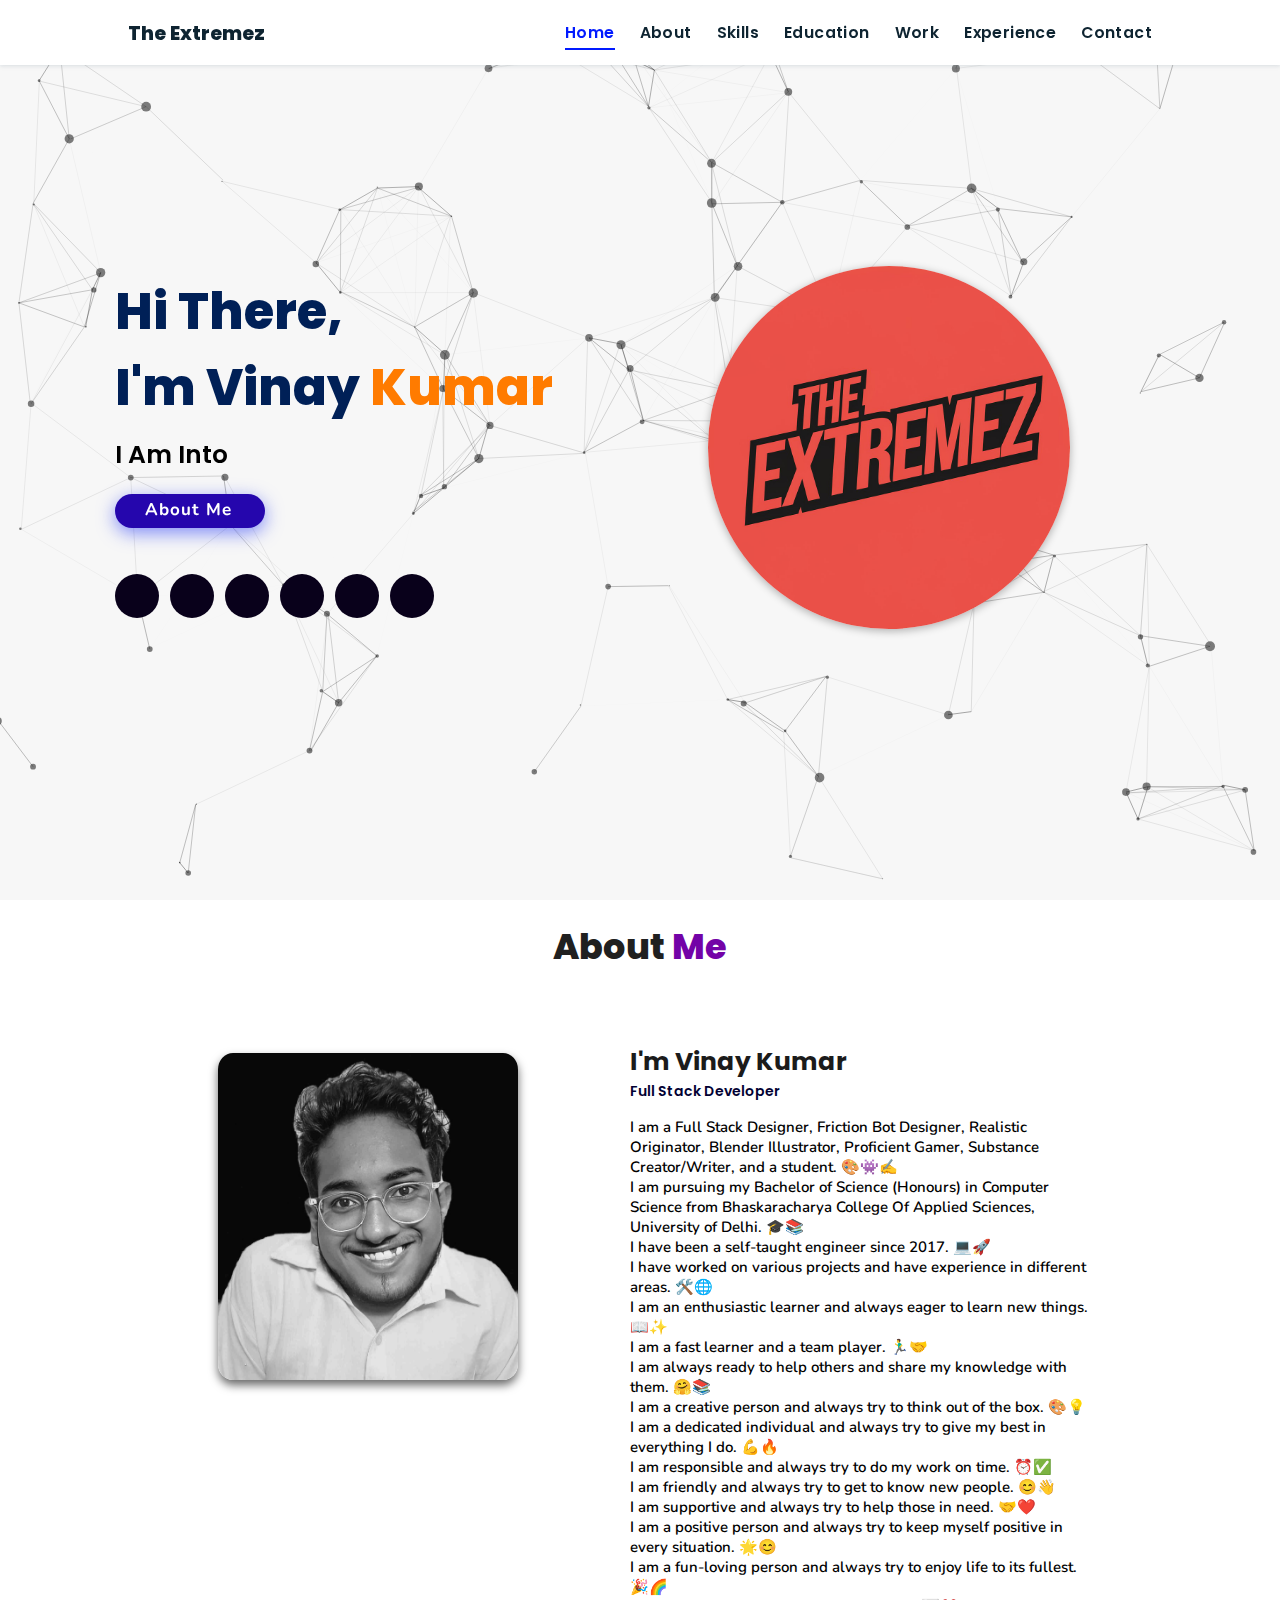
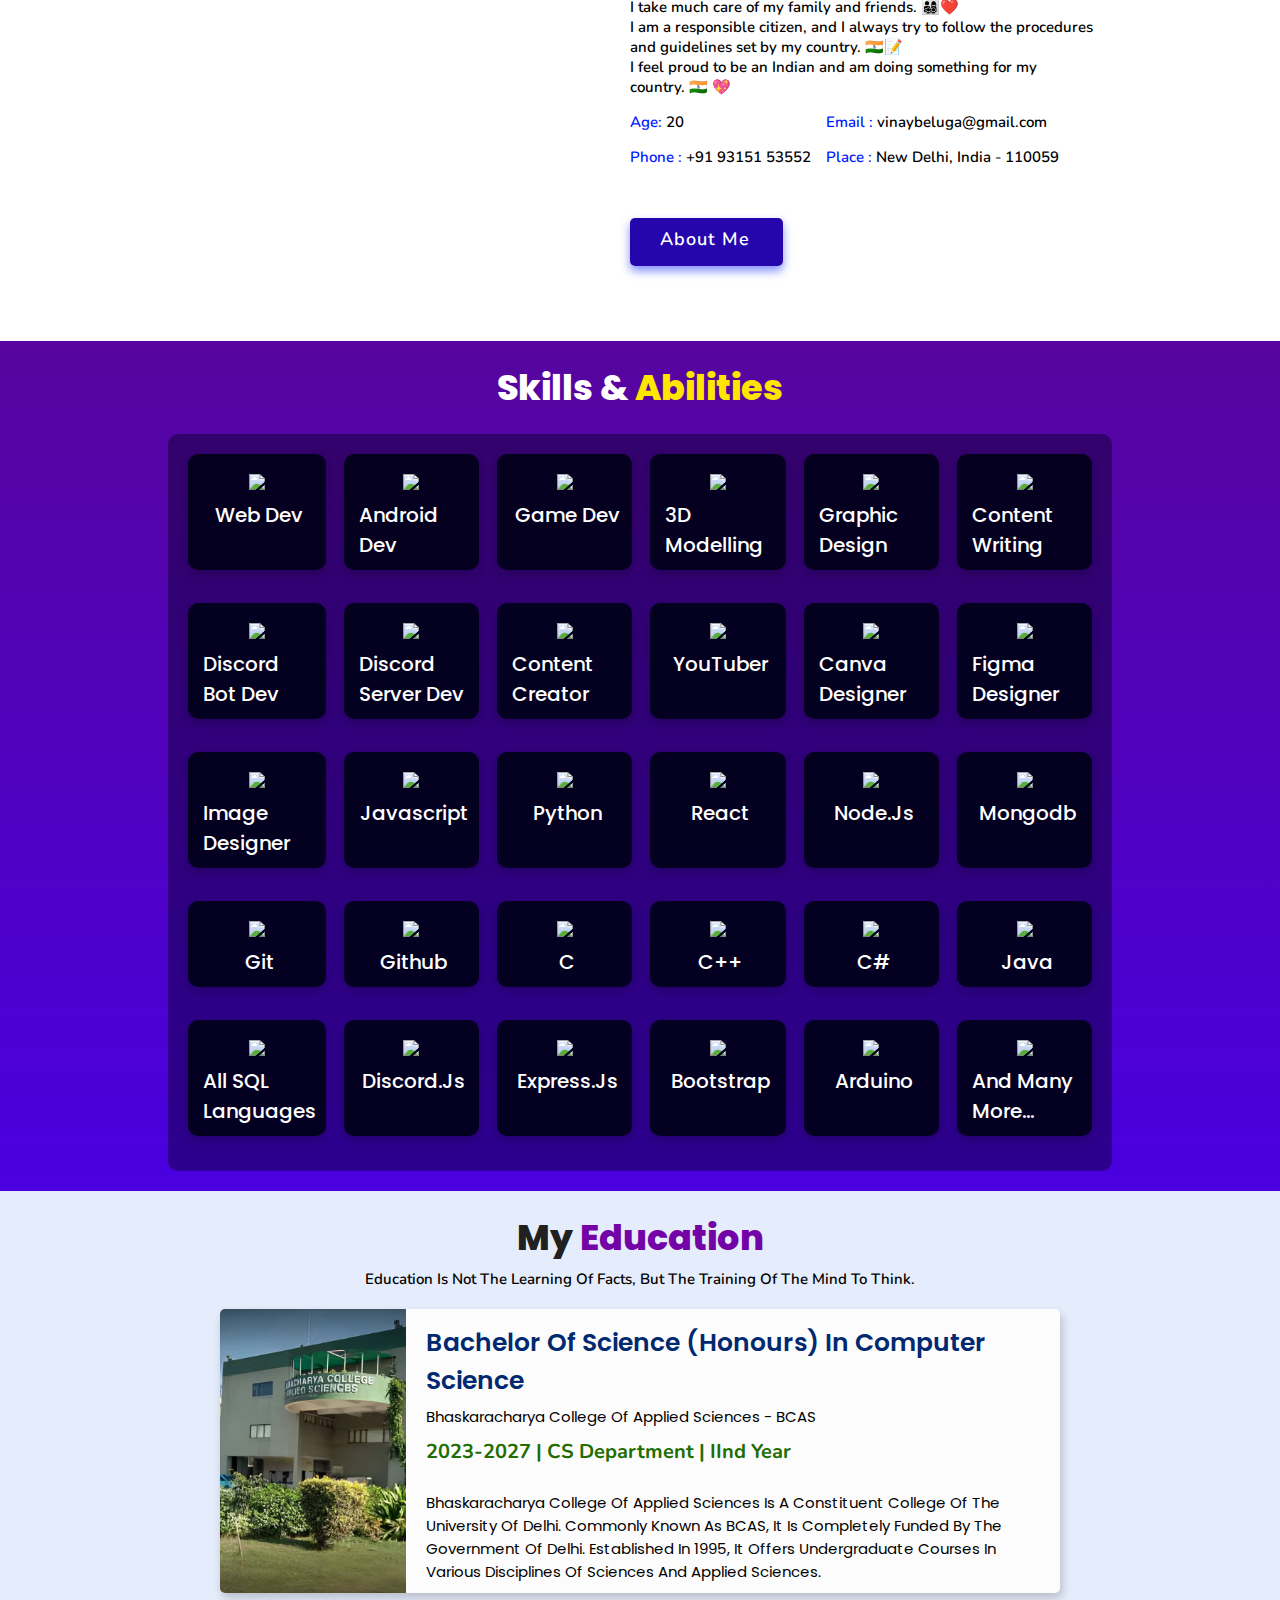
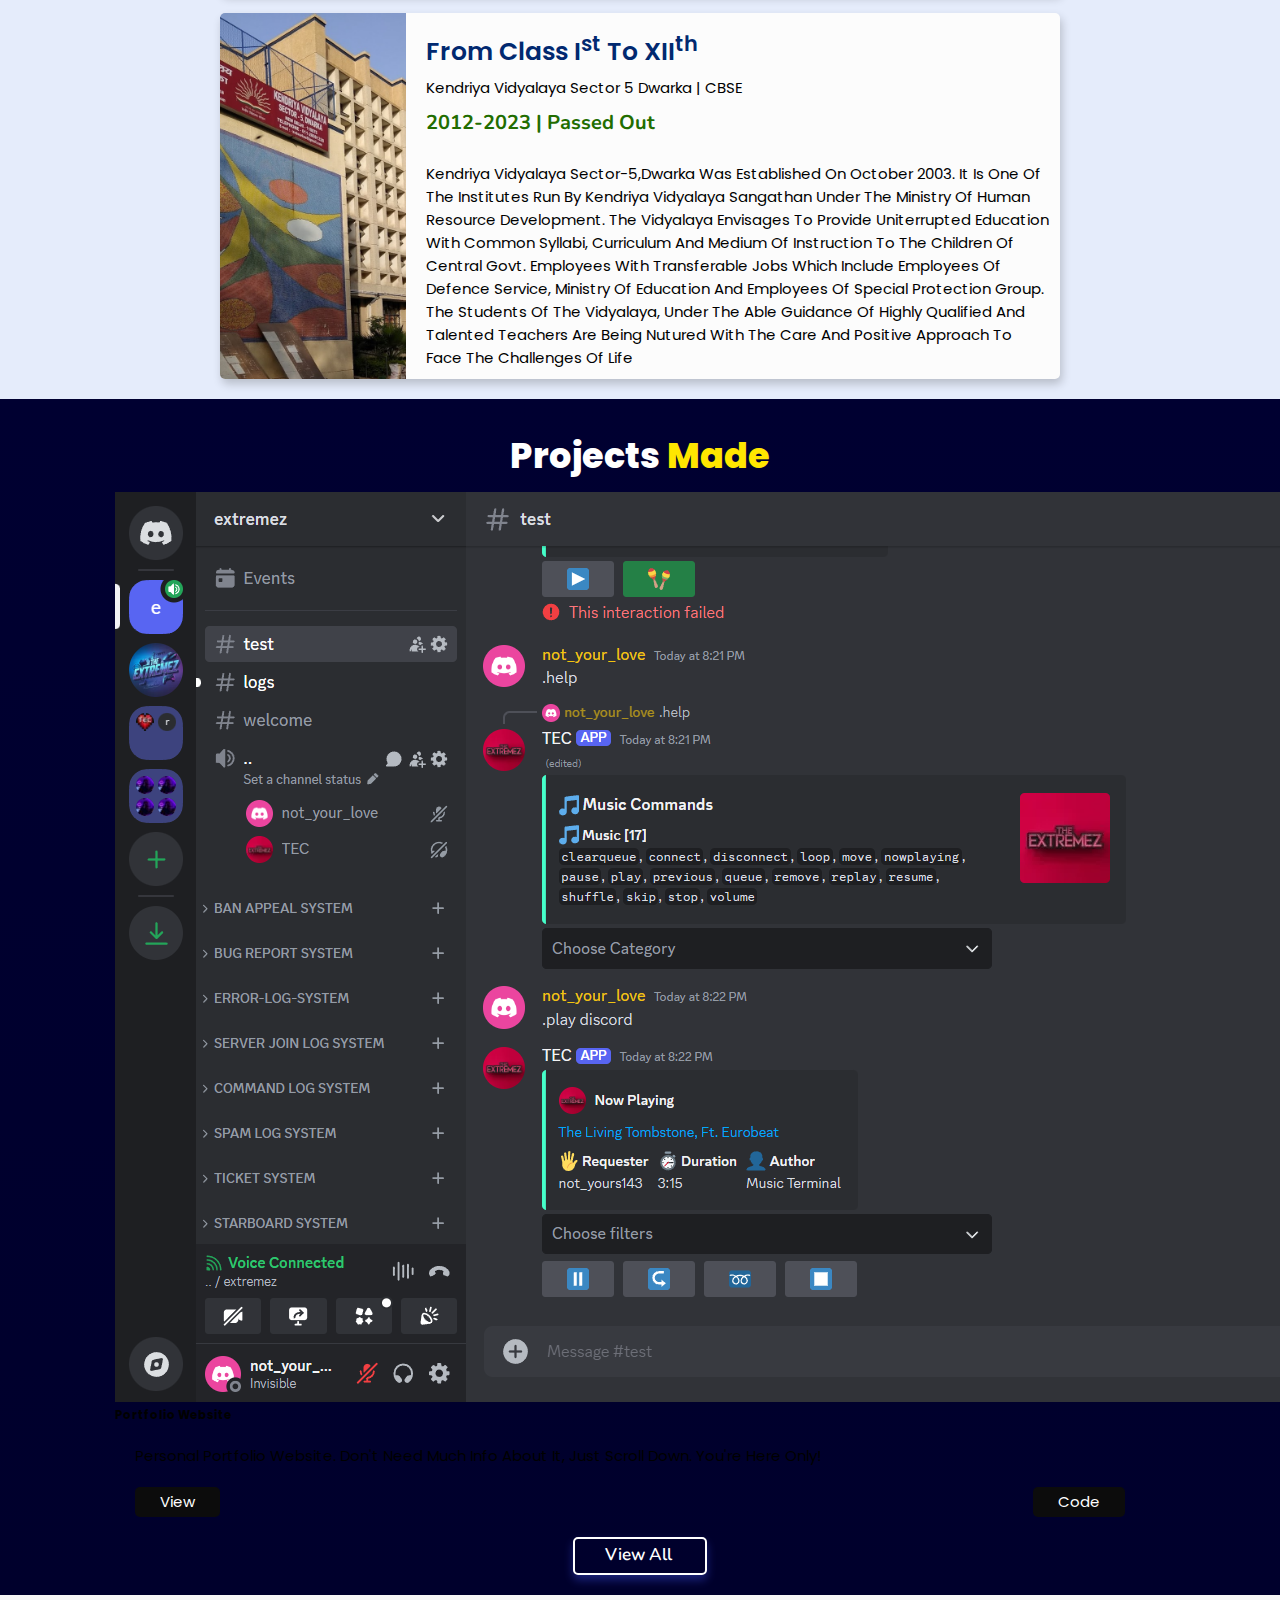
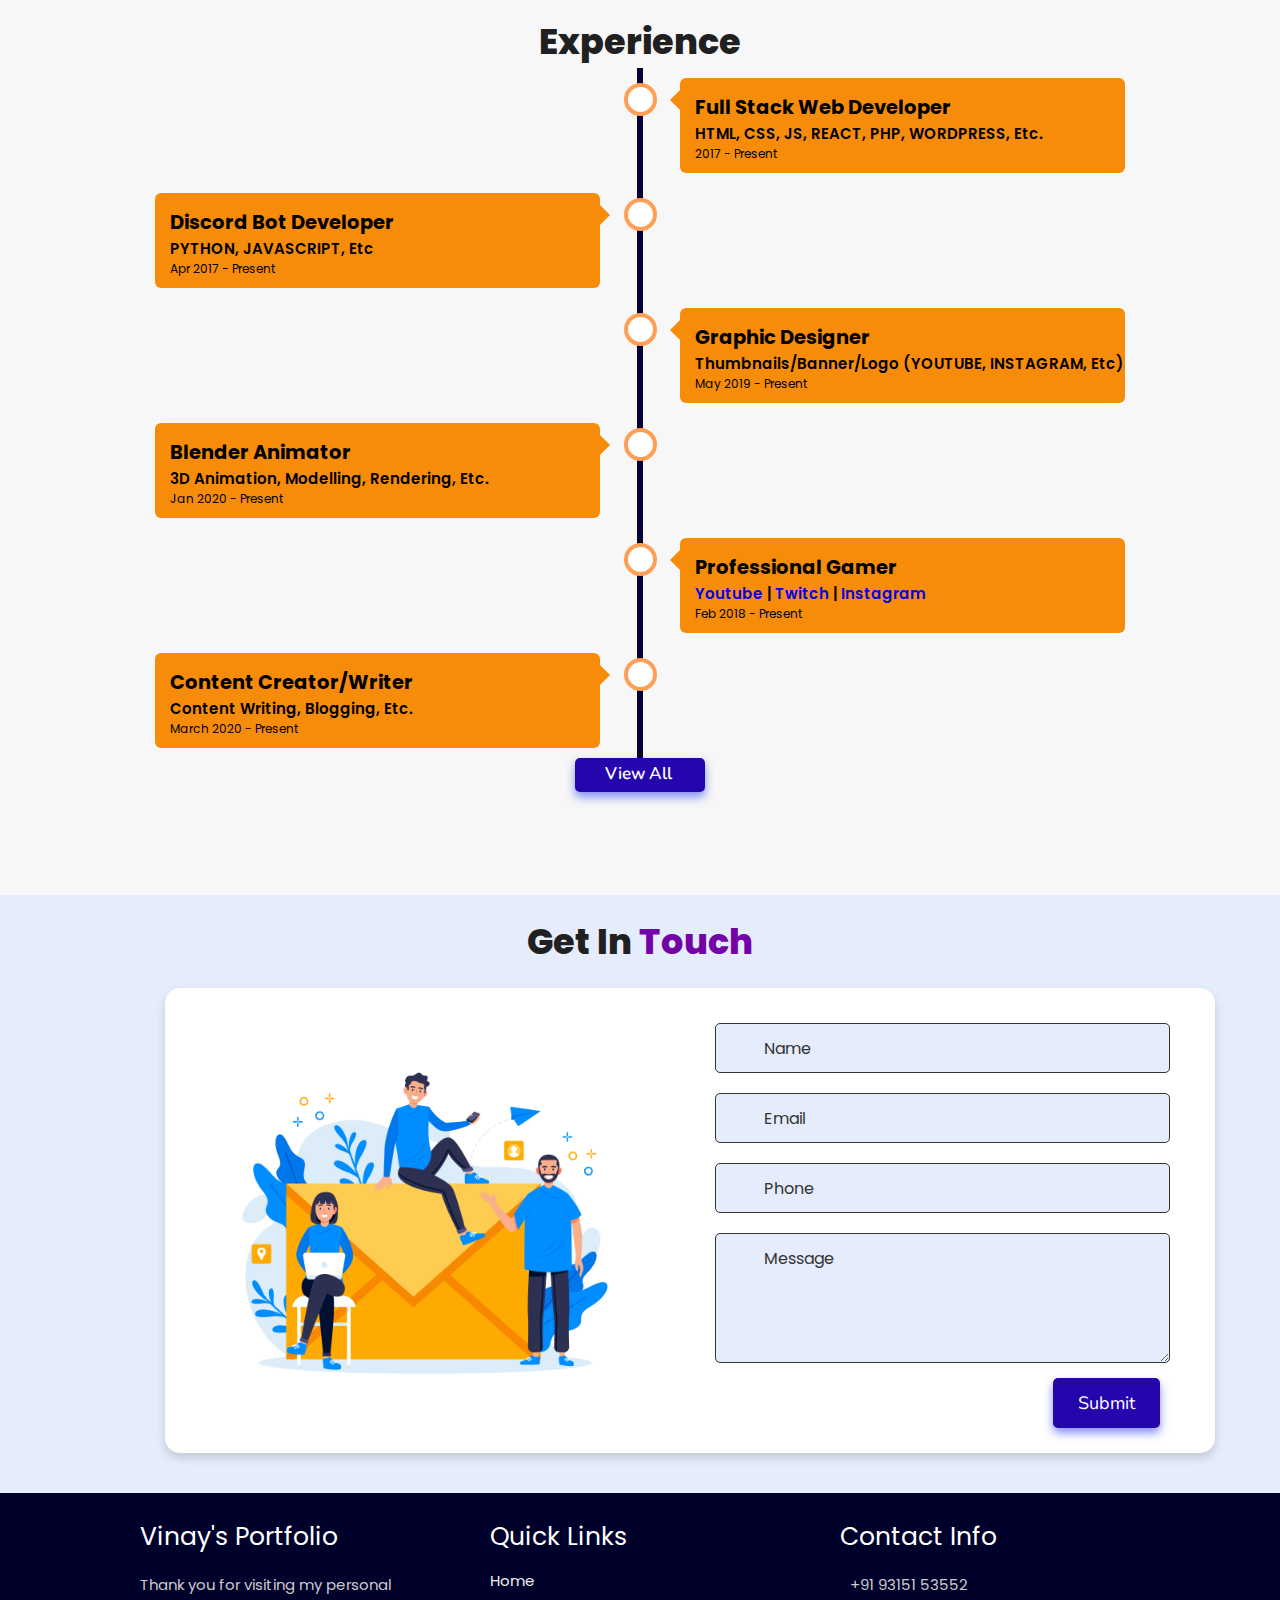
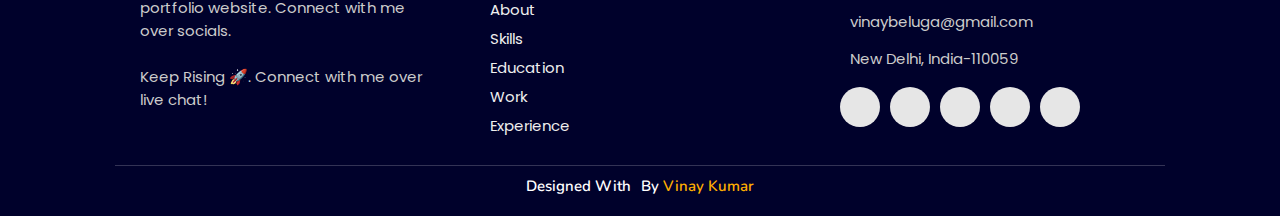
==== index.html @ 4ecb4058 "updated files" ====
<!DOCTYPE html>
<html lang="en">

<head>
  <meta charset="UTF-8">
  <meta http-equiv="X-UA-Compatible" content="IE=edge">
  <meta name="viewport" content="width=device-width, initial-scale=1.0">
  <meta name="keywords"
    content="Vinay Kumar sable, portfolio, Vinay Kumar, full stack dev, personal portfolio lifecodes, portfolio design, portfolio website, personal portfolio" />
  <meta name="description"
    content="Welcome to Vinay Kumar's Portfolio. Full-Stack Web Developer and Android App Developer" />
  <!-- Custom CSS -->
  <link rel="stylesheet" href="./assets/css/style.css">
  <!-- Font Awesome -->
  <link rel="stylesheet" href="https://cdnjs.cloudflare.com/ajax/libs/font-awesome/5.15.3/css/all.min.css"
    integrity="sha512-iBBXm8fW90+nuLcSKlbmrPcLa0OT92xO1BIsZ+ywDWZCvqsWgccV3gFoRBv0z+8dLJgyAHIhR35VZc2oM/gI1w=="
    crossorigin="anonymous" referrerpolicy="no-referrer" />
  <!-- Favicon -->
  <link id='favicon' rel="shortcut icon" href="./assets/images/favicon.png" type="image/x-png">
  <title>Vinay Kumar</title>
</head>

<body oncontextmenu="return false">

  <!-- pre loader -->
  <!-- <div class="loader-container">
  <img draggable="false" src="./assets/images/preloader.gif" alt="">
</div> -->

  <!-- navbar starts -->
  <header>
    <a href="/" class="logo"><i class="fab fa-discord"></i> The Extremez</a>

    <div id="menu" class="fas fa-bars"></div>
    <nav class="navbar">
      <ul>
        <li><a class="active" href="#home">Home</a></li>
        <li><a href="#about">About</a></li>
        <li><a href="#skills">Skills</a></li>
        <li><a href="#education">Education</a></li>
        <li><a href="#work">Work</a></li>
        <li><a href="#experience">Experience</a></li>
        <li><a href="#contact">Contact</a></li>
      </ul>
    </nav>
  </header>
  <!-- navbar ends -->


  <!-- hero section starts -->
  <section class="home" id="home">
    <div id="particles-js"></div>

    <div class="content">
      <h2>Hi There,<br /> I'm Vinay <span>Kumar</span></h2>
      <p>i am into <span class="typing-text"></span></p>
      <a href="#about" class="btn"><span>About Me</span>
        <i class="fas fa-arrow-circle-down"></i>
      </a>
      <div class="socials">
        <ul class="social-icons">
          <li><a class="linkedin" aria-label="LinkedIn" href="https://www.linkedin.com/in/the-extremez/"
              target="_blank"><i class="fab fa-linkedin"></i></a></li>
          <li><a class="github" aria-label="GitHub" href="https://github.com/Extremez-Surya" target="_blank"><i
                class="fab fa-github"></i></a></li>
          <li><a class="twitter" aria-label="Twitter" href="https://x.com/TheExtremez2" target="_blank"><i
                class="fab fa-twitter"></i></a></li>
          <li><a class="telegram" aria-label="Telegram"
              href="https://www.youtube.com/@theextremez2.0?sub_confirmation=1" target="_blank"><i
                class="fab fa-youtube"></i></a></li>
          <li><a class="instagram" aria-label="Instagram" href="https://www.instagram.com/vinni_ily_143/"><i
                class="fab fa-instagram" target="_blank"></i></a></li>
          <li><a class="dev" aria-label="Dev" href="#" target="_blank"><i class="fab fa-dev"></i></a></li>
        </ul>
      </div>
    </div>
    <div class="image">
      <img draggable="false" class="tilt" src="./assets/images/hero.png" alt="">
    </div>
  </section>
  <!-- hero section ends -->


  <!-- about section starts -->
  <section class="about" id="about">
    <h2 class="heading"><i class="fas fa-user-alt"></i> About <span>Me</span></h2>

    <div class="row">

      <div class="image">
        <img draggable="false" class="tilt" src="./assets/images/photovinay.jpg" alt="">
      </div>
      <div class="content">
        <h3>I'm Vinay Kumar</h3>
        <span class="tag">Full Stack Developer</span>

        <p>
          I am a Full Stack Designer, Friction Bot Designer, Realistic Originator, Blender Illustrator, Proficient
          Gamer, Substance Creator/Writer, and a student. 🎨👾✍️<br>
          I am pursuing my Bachelor of Science (Honours) in Computer Science from Bhaskaracharya College Of Applied
          Sciences, University of Delhi. 🎓📚<br>
          I have been a self-taught engineer since 2017. 💻🚀<br>
          I have worked on various projects and have experience in different areas. 🛠️🌐<br>
          I am an enthusiastic learner and always eager to learn new things. 📖✨<br>
          I am a fast learner and a team player. 🏃‍♂️🤝<br>
          I am always ready to help others and share my knowledge with them. 🤗📚<br>
          I am a creative person and always try to think out of the box. 🎨💡<br>
          I am a dedicated individual and always try to give my best in everything I do. 💪🔥<br>
          I am responsible and always try to do my work on time. ⏰✅<br>
          I am friendly and always try to get to know new people. 😊👋<br>
          I am supportive and always try to help those in need. 🤝❤️<br>
          I am a positive person and always try to keep myself positive in every situation. 🌟😊<br>
          I am a fun-loving person and always try to enjoy life to its fullest. 🎉🌈<br>
          I take much care of my family and friends. 👨‍👩‍👧‍👦❤️<br>
          I am a responsible citizen, and I always try to follow the procedures and guidelines set by my country.
          🇮🇳📝<br>
          I feel proud to be an Indian and am doing something for my country. 🇮🇳 💖

        <div class="box-container">
          <div class="box">
            <p><span> age: </span> 20</p>
            <p><span> phone : </span> +91 93151 53552</p>
          </div>
          <div class="box">
            <p><span> email : </span> vinaybeluga@gmail.com</p>
            <p><span> place : </span> New Delhi, India - 110059</p>
          </div>
        </div>

        <div class="resumebtn">
          <a href="#about" target="_blank" class="btn"><span>About me</span>
            <i class="fas fa-chevron-right"></i>
          </a>
        </div>

      </div>
    </div>
  </section>
  <!-- about section ends -->

  <!-- skills section starts -->
  <section class="skills" id="skills">

    <h2 class="heading"><i class="fas fa-laptop-code"></i> Skills & <span>Abilities</span></h2>

    <div class="container">
      <div class="row" id="">
        <!-- skillsContainer -->

        <div class="bar">
          <div class="info">
            <img src="https://img.icons8.com/color/48/000000/web-design.png" / draggable="false">
            <span>Web Dev</span>
          </div>
        </div>

        <div class="bar">
          <div class="info">
            <img src="https://img.icons8.com/color/48/000000/android-os.png" / draggable="false">
            <span>Android Dev</span>
          </div>
        </div>

        <div class="bar">
          <div class="info">
            <img src="https://img.icons8.com/color/48/000000/controller.png" / draggable="false">
            <span>Game Dev</span>
          </div>
        </div>

        <div class="bar">
          <div class="info">
            <img src="https://img.icons8.com/color/48/000000/blender-3d.png" / draggable="false">
            <span>3D Modelling</span>
          </div>
        </div>

        <div class="bar">
          <div class="info">
            <img src="https://img.icons8.com/color/48/000000/edit.png" / draggable="false">
            <span>Graphic Design</span>
          </div>
        </div>

        <div class="bar">
          <div class="info">
            <img src="https://img.icons8.com/color/48/000000/pen.png" / draggable="false">
            <span>Content Writing</span>
          </div>
        </div>

        <div class="bar">
          <div class="info">
            <img src="https://img.icons8.com/color/48/000000/discord-bot.png" / draggable="false">
            <span>Discord Bot Dev</span>
          </div>
        </div>

        <div class="bar">
          <div class="info">
            <img src="https://img.icons8.com/color/48/000000/server.png" / draggable="false">
            <span>Discord Server Dev</span>
          </div>
        </div>

        <div class="bar">
          <div class="info">
            <img src="https://img.icons8.com/color/48/000000/content.png" / draggable="false">
            <span>Content Creator</span>
          </div>
        </div>

        <div class="bar">
          <div class="info">
            <img src="https://img.icons8.com/color/48/000000/youtuber.png" / draggable="false">
            <span>YouTuber</span>
          </div>
        </div>

        <div class="bar">
          <div class="info">
            <img src="https://img.icons8.com/color/48/000000/canva.png" / draggable="false">
            <span>Canva Designer</span>
          </div>
        </div>

        <div class="bar">
          <div class="info">
            <img src="https://img.icons8.com/color/48/000000/figma.png" / draggable="false">
            <span>Figma Designer</span>
          </div>
        </div>

        <div class="bar">
          <div class="info">
            <img src="https://img.icons8.com/color/48/000000/paint.png" / draggable="false">
            <span>Image Designer</span>
            <!-- <p>Logo/Thumbnail/poster,etc (all platforms)</p> -->
          </div>
        </div>

        <div class="bar">
          <div class="info">
            <img src="https://img.icons8.com/color/48/000000/javascript.png" / draggable="false">
            <span>Javascript</span>
          </div>
        </div>

        <div class="bar">
          <div class="info">
            <img src="https://img.icons8.com/color/48/000000/python.png" / draggable="false">
            <span>Python</span>
          </div>
        </div>

        <div class="bar">
          <div class="info">
            <img src="https://img.icons8.com/color/48/000000/react-native.png" / draggable="false">
            <span>React</span>
          </div>
        </div>

        <div class="bar">
          <div class="info">
            <img src="https://img.icons8.com/color/48/000000/nodejs.png" / draggable="false">
            <span>Node.js</span>
          </div>
        </div>

        <div class="bar">
          <div class="info">
            <img src="https://img.icons8.com/color/48/000000/mongodb.png" / draggable="false">
            <span>Mongodb</span>
          </div>
        </div>

        <div class="bar">
          <div class="info">
            <img src="https://img.icons8.com/color/48/000000/git.png" / draggable="false">
            <span>Git</span>
          </div>
        </div>

        <div class="bar">
          <div class="info">
            <img src="https://img.icons8.com/color/48/000000/github.png" / draggable="false">
            <span>Github</span>
          </div>
        </div>

        <div class="bar">
          <div class="info">
            <img src="https://img.icons8.com/color/48/000000/c-programming.png" / draggable="false">
            <span>C</span>
          </div>
        </div>

        <div class="bar">
          <div class="info">
            <img src="https://img.icons8.com/color/48/000000/c-plus-plus-logo.png" / draggable="false">
            <span>C++</span>
          </div>
        </div>

        <div class="bar">
          <div class="info">
            <img src="https://img.icons8.com/color/48/000000/c-sharp-logo.png" / draggable="false">
            <span>C#</span>
          </div>
        </div>

        <div class="bar">
          <div class="info">
            <img src="https://img.icons8.com/color/48/000000/java-coffee-cup-logo.png" / draggable="false">
            <span>Java</span>
          </div>
        </div>

        <div class="bar">
          <div class="info">
            <img src="https://img.icons8.com/color/48/000000/sql.png" / draggable="false">
            <span>All SQL Languages</span>
          </div>
        </div>

        <div class="bar">
          <div class="info">
            <img src="https://img.icons8.com/color/48/000000/discord-new-logo.png" / draggable="false">
            <span>Discord.js</span>
          </div>
        </div>

        <div class="bar">
          <div class="info">
            <img src="https://img.icons8.com/color/48/000000/express.png" / draggable="false">
            <span>Express.js</span>
          </div>
        </div>

        <div class="bar">
          <div class="info">
            <img src="https://img.icons8.com/color/48/000000/bootstrap.png" / draggable="false">
            <span>Bootstrap</span>
          </div>
        </div>

        <div class="bar">
          <div class="info">
            <img src="https://img.icons8.com/color/48/000000/arduino.png" / draggable="false">
            <span>Arduino</span>
          </div>
        </div>

        <div class="bar">
          <div class="info">
            <img src="https://img.icons8.com/color/48/000000/all.png" / draggable="false">
            <span>And Many More...</span>
          </div>
        </div>

      </div>
    </div>
  </section>
  <!-- skills section ends -->


  <!-- education section starts -->
  <section class="education" id="education">

    <h1 class="heading"><i class="fas fa-graduation-cap"></i> My <span>Education</span></h1>

    <p class="qoute">Education is not the learning of facts, but the training of the mind to think.</p>

    <div class="box-container">

      <div class="box">
        <div class="image">
          <img draggable="false" src="./assets/images/educat/college.jpg" alt="">
        </div>
        <div class="content">
          <h3>Bachelor of Science (Honours) in Computer Science</h3>
          <p>Bhaskaracharya College Of Applied Sciences - BCAS</p>
          <h4>2023-2027 | CS Department | IInd Year</h4>
          <br>
          <p>
            Bhaskaracharya College of Applied Sciences is a constituent college of the University of Delhi. Commonly
            known as BCAS, it is completely funded by the Government of Delhi. Established in 1995, it offers
            undergraduate courses in various disciplines of sciences and applied sciences.</p>
        </div>
      </div>

      <div class="box">
        <div class="image">
          <img draggable="false" src="./assets/images/educat/school.jpg" alt="">
        </div>
        <div class="content">
          <h3>From Class I<sup>st</sup> to XII<sup>th</sup></h3>
          <p>Kendriya Vidyalaya Sector 5 Dwarka | CBSE</p>
          <h4>2012-2023 | Passed Out</h4>
          <br>
          <p>Kendriya Vidyalaya Sector-5,Dwarka was established on October 2003. It is one of the institutes run by
            Kendriya Vidyalaya Sangathan under the Ministry Of Human Resource Development.
            The Vidyalaya envisages to provide uniterrupted education with common syllabi, curriculum and medium of
            instruction to the children of Central Govt. employees with transferable jobs which include employees of
            Defence service, Ministry of Education and employees of Special Protection Group.
            The students of the vidyalaya, under the able guidance of highly qualified and talented teachers are being
            nutured with the care and positive approach to face the challenges of life</p>
        </div>
      </div>

    </div>
  </section>
  <!-- education section ends -->


  <!-- work project section starts -->
  <section class="work" id="work">

    <h2 class="heading"><i class="fas fa-laptop-code"></i> Projects <span>Made</span></h2>

    <!-- <div class="box-container"> -->
    <!-- <div class="box-container"> -->
    <div class="box tilt">
      <img draggable="false" src="./assets/images/projects/DISCORD-NO-PREFIX-MUSIC-BOT-WITH-PREMIUM-FEATURES.png" alt="" />
      <div class="content">
        <div class="tag">
          <h3>Portfolio Website</h3>
        </div>
        <div class="desc">
          <p>Personal portfolio website. Don't need much info about it, just scroll down. You're here only!</p>
          <div class="btns">
            <a href="#" class="btn" target="_blank"><i class="fas fa-eye"></i> View</a>
            <a href="https://github.com/Extremez-Surya/Portfolio-Website" class="btn" target="_blank">Code <i
                class="fas fa-code"></i></a>
          </div>
        </div>
      </div>
    </div>

    </div>

    <div class="viewall">
      <a href="/projects" class="btn"><span>View All</span>
        <i class="fas fa-arrow-right"></i>
      </a>
    </div>

  </section>
  <!-- work project section ends -->

  <!-- experience section starts -->
  <section class="experience" id="experience">

    <h2 class="heading"><i class="fas fa-briefcase"></i> Experience </h2>

    <div class="timeline">

      <div class="container right">
        <div class="content">
          <div class="tag">
            <h2>Full Stack Web Developer</h2>
          </div>
          <div class="desc">
            <h3>HTML, CSS, JS, REACT, PHP, WORDPRESS, etc.</h3>
            <p>2017 - present</p>
          </div>
        </div>
      </div>

      <div class="container left">
        <div class="content">
          <div class="tag">
            <h2>Discord Bot Developer</h2>
          </div>
          <div class="desc">
            <h3>PYTHON, JAVASCRIPT, etc</h3>
            <p>Apr 2017 - present</p>
          </div>
        </div>
      </div>

      <div class="container right">
        <div class="content">
          <div class="tag">
            <h2>Graphic Designer</h2>
          </div>
          <div class="desc">
            <h3>Thumbnails/Banner/Logo (YOUTUBE, INSTAGRAM, etc)</h3>
            <p>May 2019 - present</p>
          </div>
        </div>
      </div>

      <div class="container left">
        <div class="content">
          <div class="tag">
            <h2>Blender Animator</h2>
          </div>
          <div class="desc">
            <h3>3D Animation, Modelling, Rendering, etc.</h3>
            <p>Jan 2020 - present</p>
          </div>
        </div>
      </div>

      <div class="container right">
        <div class="content">
          <div class="tag">
            <h2>Professional Gamer</h2>
          </div>
          <div class="desc">
            <h3>
              <a href="https://www.youtube.com/@theextremez2.0?sub_confirmation=1" target="_blank"><i
                  class="fab fa-youtube" style="color: red;"></i> Youtube</a> | <a
                href="https://www.twitch.tv/theextremezcoder" target="_blank"><i class="fab fa-twitch"
                  style="color: purple;"></i> Twitch</a> | <a href="https://www.instagram.com/vinni_ily_143/"
                target="_blank"><i class="fab fa-instagram" style="color: pink;"></i> Instagram</a>
            </h3>
            <p>Feb 2018 - present</p>
          </div>
        </div>
      </div>

      <div class="container left">
        <div class="content">
          <div class="tag">
            <h2>Content Creator/Writer</h2>
          </div>
          <div class="desc">
            <h3>Content Writing, Blogging, etc.</h3>
            <p>March 2020 - present</p>
          </div>
        </div>
      </div>
    </div>

    <div class="morebtn">
      <a href="/experience" class="btn"><span>View All</span>
        <i class="fas fa-arrow-right"></i>
      </a>
    </div>

    </div>

  </section>
  <!-- experience section ends -->

  <!-- contact section starts -->
  <section class="contact" id="contact">

    <h2 class="heading"><i class="fas fa-headset"></i> Get in <span>Touch</span></h2>

    <div class="container">
      <div class="content">
        <div class="image-box">
          <img draggable="false" src="./assets/images/contact.png" alt="">
        </div>
        <form id="contact-form">

          <div class="form-group">
            <div class="field">
              <input type="text" name="name" placeholder="Name" required>
              <i class='fas fa-user'></i>
            </div>
            <div class="field">
              <input type="text" name="email" placeholder="Email" required>
              <i class='fas fa-envelope'></i>
            </div>
            <div class="field">
              <input type="text" name="phone" placeholder="Phone">
              <i class='fas fa-phone-alt'></i>
            </div>
            <div class="message">
              <textarea placeholder="Message" name="message" required></textarea>
              <i class="fas fa-comment-dots"></i>
            </div>
          </div>
          <div class="button-area">
            <button type="submit">
              Submit <i class="fa fa-paper-plane"></i></button>
          </div>
        </form>
      </div>
    </div>
  </section>
  <!-- contact section ends -->


  <!-- footer section starts -->
  <section class="footer">

    <div class="box-container">

      <div class="box">
        <h3>Vinay's Portfolio</h3>
        <p>Thank you for visiting my personal portfolio website. Connect with me over socials. <br /> <br /> Keep Rising
          🚀. Connect with me over live chat!</p>
      </div>

      <div class="box">
        <h3>quick links</h3>
        <a href="#home"><i class="fas fa-chevron-circle-right"></i> home</a>
        <a href="#about"><i class="fas fa-chevron-circle-right"></i> about</a>
        <a href="#skills"><i class="fas fa-chevron-circle-right"></i> skills</a>
        <a href="#education"><i class="fas fa-chevron-circle-right"></i> education</a>
        <a href="#work"><i class="fas fa-chevron-circle-right"></i> work</a>
        <a href="#experience"><i class="fas fa-chevron-circle-right"></i> experience</a>
      </div>

      <div class="box">
        <h3>contact info</h3>
        <p> <i class="fas fa-phone"></i>+91 93151 53552</p>
        <p> <i class="fas fa-envelope"></i>vinaybeluga@gmail.com</p>
        <p> <i class="fas fa-map-marked-alt"></i>New Delhi, India-110059</p>
        <div class="share">

          <a href="https://www.linkedin.com/in/the-extremez/" class="fab fa-linkedin" aria-label="LinkedIn"
            target="_blank"></a>
          <a href="https://github.com/Extremez-Surya" class="fab fa-github" aria-label="GitHub" target="_blank"></a>
          <a href="mailto:vinaybeluga@gmail.com" class="fas fa-envelope" aria-label="Mail" target="_blank"></a>
          <a href="https://x.com/TheExtremez2" class="fab fa-twitter" aria-label="Twitter" target="_blank"></a>
          <a href="https://www.youtube.com/@theextremez2.0?sub_confirmation=1" class="fab fa-telegram-plane"
            aria-label="Telegram" target="_blank"></a>
        </div>
      </div>
    </div>

    <h1 class="credit">Designed with <i class="fa fa-heart pulse"></i> by <a
        href="https://www.linkedin.com/in/the-extremez/"> Vinay Kumar</a></h1>

  </section>
  <!-- footer section ends -->


  <!-- scroll top btn -->
  <a href="#home" aria-label="ScrollTop" class="fas fa-angle-up" id="scroll-top"></a>
  <!-- scroll back to top -->


  <!-- ==== ALL MAJOR JAVASCRIPT CDNS STARTS ==== -->
  <!-- jquery cdn -->
  <script src="https://cdnjs.cloudflare.com/ajax/libs/jquery/3.6.0/jquery.min.js"
    integrity="sha512-894YE6QWD5I59HgZOGReFYm4dnWc1Qt5NtvYSaNcOP+u1T9qYdvdihz0PPSiiqn/+/3e7Jo4EaG7TubfWGUrMQ=="
    crossorigin="anonymous" referrerpolicy="no-referrer"></script>

  <!-- typed.js cdn -->
  <script src="https://cdnjs.cloudflare.com/ajax/libs/typed.js/2.0.5/typed.min.js"
    integrity="sha512-1KbKusm/hAtkX5FScVR5G36wodIMnVd/aP04af06iyQTkD17szAMGNmxfNH+tEuFp3Og/P5G32L1qEC47CZbUQ=="
    crossorigin="anonymous" referrerpolicy="no-referrer"></script>

  <!-- particle.js links -->
  <script src="./assets/js/particles.min.js"></script>
  <script src="./assets/js/app.js"></script>

  <!-- vanilla tilt.js links -->
  <script src="https://cdnjs.cloudflare.com/ajax/libs/vanilla-tilt/1.7.0/vanilla-tilt.min.js"
    integrity="sha512-SttpKhJqONuBVxbRcuH0wezjuX+BoFoli0yPsnrAADcHsQMW8rkR84ItFHGIkPvhnlRnE2FaifDOUw+EltbuHg=="
    crossorigin="anonymous" referrerpolicy="no-referrer"></script>

  <!-- scroll reveal anim -->
  <script src="https://unpkg.com/scrollreveal"></script>

  <script type="text/javascript" src="https://cdn.jsdelivr.net/npm/emailjs-com@3/dist/email.min.js"></script>

  <!-- ==== ALL MAJOR JAVASCRIPT CDNS ENDS ==== -->

  <script src="./assets/js/script.js"></script>

</body>

</html>
---- assets/css/style.css ----
@import url("https://fonts.googleapis.com/css2?family=Poppins:wght@400;600;700&display=swap");
@import url("https://fonts.googleapis.com/css2?family=Nunito:ital,wght@0,300;0,400;0,600;0,700;1,300;1,400&display=swap");

* {
  margin: 0;
  padding: 0;
  box-sizing: border-box;
  text-decoration: none;
  outline: none;
  border: none;
  text-transform: capitalize;
  transition: all 0.2s linear;
}
html {
  font-size: 62.5%;
  overflow-x: hidden;
  scroll-behavior: smooth;
}
body {
  background: #f7f7f7;
  font-family: "Poppins", sans-serif;
}

*::selection {
  background: #2b3dda;
  color: #fff;
}

html {
  font-size: 62.5%;
  overflow-x: hidden;
}
html::-webkit-scrollbar {
  width: 0.8rem;
}
html::-webkit-scrollbar-track {
  background: rgb(235, 202, 245);
}
html::-webkit-scrollbar-thumb {
  background: #420177;
}

/* pre loader start */
.loader-container {
  position: fixed;
  top: 0;
  left: 0;
  z-index: 10000;
  background: #e6eff1;
  display: flex;
  align-items: center;
  justify-content: center;
  height: 100%;
  width: 100%;
}
.loader-container.fade-out {
  top: -120%;
}
/* pre loader end */

/* navbar starts */
header {
  position: fixed;
  top: 0;
  left: 0;
  right: 0;
  z-index: 1000;
  display: flex;
  align-items: center;
  justify-content: space-between;
  padding: 1.7rem 10%;
  height: 6.5rem;
  background-color: #fff;
  box-shadow: 0 1px 4px rgba(146, 161, 176, 0.3);
}
section {
  min-height: 100vh;
  padding: 2rem 9%;
}
.heading {
  font-size: 3.5rem;
  color: rgb(32, 32, 32);
  font-weight: 800;
  text-align: center;
}
.heading span {
  color: rgb(115, 3, 167);
}
header .logo {
  font-size: 1.9rem;
  font-weight: 800;
  text-decoration: none;
  color: #0e2431;
}
header .logo i {
  font-size: 2.2rem;
}
header .logo:hover {
  color: #fc8c05;
}
header .navbar ul {
  list-style: none;
  display: flex;
  justify-content: center;
  align-items: center;
}
header .navbar li {
  margin-left: 2.5rem;
}
header .navbar ul li a {
  font-size: 1.57rem;
  color: #0e2431;
  font-weight: 600;
  text-decoration: none;
  letter-spacing: 0.04rem;
  transition: 0.2s;
}
header .navbar ul li a.active,
header .navbar ul li a:hover {
  color: #011aff;
  border-bottom: 0.2rem solid #011aff;
  padding: 0.5rem 0;
}
/* navbar ends */

/* hamburger icon starts*/
#menu {
  font-size: 3rem;
  cursor: pointer;
  color: rgb(24, 2, 63);
  display: none;
}
@media (max-width: 768px) {
  #menu {
    display: block;
  }
  header .navbar {
    position: fixed;
    top: 6.5rem;
    right: -120%;
    width: 75%;
    height: 100%;
    text-align: left;
    align-items: flex-start;
    background-color: #0e0f31;
  }
  header .navbar ul {
    flex-flow: column;
    padding: 1rem;
  }
  header .navbar ul li {
    text-align: center;
    width: 100%;
    margin: 1rem 0;
    border-radius: 0.5rem;
    width: 26rem;
  }
  header .navbar ul li a {
    display: block;
    padding: 1rem;
    text-align: left;
    color: #fff;
    font-size: 2rem;
  }
  header .navbar ul li a.active,
  header .navbar ul li a:hover {
    padding: 1rem;
    color: #fff;
    border-radius: 0.5rem;
    border-bottom: 0.5rem solid #011aff;
  }
  .fa-times {
    transform: rotate(180deg);
  }
  header .navbar.nav-toggle {
    right: 0;
  }
}
/* hamburger icon ends */

/* hero section starts*/
.home {
  position: relative;
  display: flex;
  flex-wrap: wrap;
  gap: 1.5rem;
  min-height: 100vh;
  align-items: center;
}
.home #particles-js {
  position: absolute;
  top: 0;
  left: 0;
  height: 100%;
  width: 100%;
}
.home::before {
  content: "";
  position: absolute;
  top: 0;
  left: 0;
  height: 100%;
  width: 100%;
}
.home .content {
  flex: 1 1 40rem;
  padding-top: 1rem;
  z-index: 1;
}
.home .image {
  flex: 1 1 40rem;
  z-index: 1;
}
.home .image img {
  width: 70%;
  margin-left: 6rem;
  border-radius: 50%;
  box-shadow: 0 2px 8px rgba(0, 0, 0, 0.3);
  cursor: pointer;
}
.home .image img:hover {
  box-shadow: 0 5px 15px rgba(0, 0, 0, 0.5);
}
.home .content h2 {
  font-size: 5rem;
  font-weight: 800;
  color: #002057;
}
.home .content h2 span {
  font-size: 5rem;
  font-weight: 800;
  color: #ff7b00;
}
.home .content p {
  font-size: 2.5rem;
  color: #000;
  font-weight: 600;
  padding: 1rem 0;
}
.home .content p span {
  font-size: 2.5rem;
  color: rgb(148, 8, 8);
  font-weight: 600;
  padding: 1rem 0;
}
.home .btn {
  margin-top: 1rem;
  position: absolute;
  line-height: 0;
  padding: 1.6rem 3rem;
  border-radius: 4em;
  transition: 0.5s;
  color: #fff;
  background: #2506ad;
  box-shadow: 0px 5px 18px rgba(48, 68, 247, 0.6);
  font-family: "Nunito", sans-serif;
}
.home .btn span {
  font-weight: 700;
  font-size: 1.7rem;
  letter-spacing: 0.1rem;
}
.home .btn i {
  margin-left: 0.3rem;
  font-size: 1.5rem;
  transition: 0.3s;
}
.home .btn:hover {
  background: #1a047e;
}
.home .btn:hover i {
  transform: translateX(5px);
}
/* social icons start */
.socials {
  position: relative;
  margin-top: 9rem;
}
.socials .social-icons {
  padding-left: 0;
  margin-bottom: 0;
  list-style: none;
}
.socials .social-icons li {
  display: inline-block;
  margin-bottom: 14px;
}
.social-icons a {
  font-size: 2rem;
  display: inline-block;
  line-height: 44px;
  color: #00d9ff;
  background-color: #09011b;
  width: 44px;
  height: 44px;
  text-align: center;
  margin-right: 8px;
  border-radius: 100%;
  -webkit-transition: all 0.2s linear;
  -o-transition: all 0.2s linear;
  transition: all 0.2s linear;
}
.social-icons a:active,
.social-icons a:focus,
.social-icons a:hover {
  color: #fff;
  background-color: #0685da;
}
.social-icons a.github:hover {
  background-color: #0e0e0e;
}
.social-icons a.twitter:hover {
  background-color: #00aced;
}
.social-icons a.linkedin:hover {
  background-color: #007bb6;
}
.social-icons a.dev:hover {
  background-color: #070707;
}
.social-icons a.instagram:hover {
  background-color: #ee00da;
}
/* social icons end */

/* hero media queries starts*/
@media (max-width: 450px) {
  .home .btn {
    margin: 4rem 0;
  }
  .socials {
    margin-top: 12rem;
  }
  .home .image img {
    margin-top: -12rem;
  }
  .home .content p {
    font-size: 2.2rem;
  }
  .home .content p span {
    font-size: 2.2rem;
  }
}
/* hero media queries ends*/
/* hero section end */

/* about section starts */
.about {
  background: rgb(255, 255, 255);
}
.about .row {
  display: flex;
  flex-direction: row;
  gap: 2rem;
  flex-wrap: wrap;
  padding: 4rem;
}
.about .row .image {
  text-align: center;
  flex: 1 1 35rem;
}
.about .row .image img {
  margin: 4rem;
  width: 30rem;
  height: auto;
  border-radius: 5%;
  box-shadow: 0 5px 10px rgba(0, 0, 0, 0.6);
  mix-blend-mode: luminosity;
  transition: 0.3s;
  cursor: pointer;
}
.about .row .image img:hover {
  mix-blend-mode: normal;
}
.about .row .content {
  flex: 1 1 45rem;
  padding: 3rem;
}
.about .row .content h3 {
  color: rgb(27, 27, 27);
  font-size: 2.5rem;
}
.about .row .content .tag {
  font-size: 1.4rem;
  color: #020133;
  font-weight: 600;
  margin-top: 1rem;
}
.about .row .content p {
  font-size: 1.5rem;
  margin-top: 1.5rem;
  font-family: "Nunito";
  font-weight: 600;
  text-transform: none;
}
.about .row .content .box-container {
  display: flex;
  flex-wrap: wrap;
  gap: 1.5rem;
  font-family: "Nunito";
  font-weight: 600;
}
.about .row .content .box-container .box p {
  text-transform: none;
}
.about .row .content .box-container .box p span {
  color: #011aff;
}
.resumebtn {
  margin-top: 6rem;
}
.resumebtn .btn {
  padding: 1.7rem 3rem;
  border-radius: 0.5em;
  transition: 0.3s;
  color: #fff;
  background: #2506ad;
  box-shadow: 0px 5px 10px rgba(48, 68, 247, 0.6);
  font-family: "Nunito", sans-serif;
}
.resumebtn .btn span {
  font-weight: 600;
  font-size: 1.8rem;
  letter-spacing: 0.1rem;
}
.resumebtn .btn i {
  margin-left: 0.3rem;
  font-size: 1.2rem;
  transition: 0.3s;
}
.resumebtn .btn:hover {
  background: #1a047e;
}
.resumebtn .btn:hover i {
  transform: translateX(5px);
}
/* about media queries starts*/
@media screen and (max-width: 600px) {
  .about .row .image {
    margin-top: 2rem;
  }
  .about .row .image img {
    margin: 0 auto;
    width: 80%;
    mix-blend-mode: normal;
  }
  .about .row {
    padding: 0.5rem;
    margin-bottom: 7rem;
  }
  .about .row .content {
    padding: 1rem;
  }
  .about .row .content .box-container {
    gap: 0;
  }
}
/* about media queries ends*/
/* about section ends */

/* skills section starts */
.skills {
  min-height: 90vh;
  background: linear-gradient(to bottom, #57059e, #4a00e0);
}
.skills h2 {
  color: #fff;
}
.skills .heading span {
  color: rgb(255, 230, 0);
}
.skills .container {
  background: rgba(0, 0, 22, 0.4);
  color: #fff;
  border-radius: 1rem;
  padding: 2rem;
  width: 90%;
  margin: auto;
  margin-top: 2rem;
}
.skills .container .row {
  display: grid;
  grid-template-columns: repeat(6, 1fr);
  flex-wrap: wrap;
  gap: 1.8rem;
}
.skills .container .bar {
  margin-bottom: 15px;
  padding: 10px;
  border-radius: 1rem;
  box-shadow: 0 4px 10px rgba(0, 0, 0, 0.2);
  background: rgba(0, 0, 22, 0.9);
  transition: 0.2s;
}
.skills .container .bar:hover {
  box-shadow: 0 8px 10px rgba(0, 2, 68, 0.8) !important;
  background-color: rgba(0, 0, 0, 0.9) !important;
}
.skills .container .bar .info {
  display: flex;
  flex-direction: column;
  align-items: center;
  gap: 1rem;
  margin-top: 1rem;
}
.skills .container .bar .info i {
  font-size: 4rem;
}
.skills .container .bar .info span {
  font-size: 2rem;
  font-weight: 500;
  font-family: "Poppins";
  margin-left: 0.5rem;
}
/* skills media queries starts*/
@media screen and (max-width: 600px) {
  .skills .container {
    padding: 0;
    margin: 0;
  }
  .skills .container .row {
    grid-template-columns: repeat(2, 1fr);
    margin: 1rem;
    padding: 2rem 0.2rem 2rem 0.2rem;
    gap: 1rem;
  }
  .skills .container {
    margin-top: 5px;
    width: 100%;
  }
}
/* skills media queries ends*/
/* skills section ends */

/* education section starts */
.education {
  background: #e5ecfb;
  min-height: 80vh;
}
.education .qoute {
  font-size: 1.5rem;
  text-align: center;
  font-family: "Nunito", sans-serif;
  font-weight: 600;
  margin-top: 0.5rem;
}
.education .box-container {
  display: flex;
  flex-wrap: wrap;
  justify-content: center;
  align-items: center;
  flex-direction: column;
}
.education .box-container .box {
  display: flex;
  flex-direction: row;
  width: 80%;
  border-radius: 0.5rem;
  box-shadow: 0.2rem 0.5rem 1rem rgba(0, 0, 0, 0.2);
  text-align: center;
  position: relative;
  margin-top: 2rem;
  overflow: hidden;
  transition: 0.3s;
  background: rgb(252, 252, 252);
}
.education .box-container .box:hover {
  transform: scale(1.03);
  box-shadow: 1rem 0.5rem 1.2rem rgba(0, 0, 0, 0.3);
}
.education .box-container .box .image {
  flex: 1 1 20rem;
  width: 100%;
}
.education .box-container .box img {
  object-fit: cover;
  position: relative;
  width: 100%;
  height: 100%;
}
.education .box-container .box .content {
  position: relative;
  display: flex;
  flex-direction: column;
  padding: 1rem;
  flex-wrap: wrap;
  flex: 1 1 70rem;
}
.education .box-container .box .content h3 {
  font-size: 2.5rem;
  color: #012970;
  padding: 0.5rem 0;
  font-weight: 600;
  text-align: left;
  margin-left: 1rem;
}
.education .box-container .box .content p {
  font-size: 1.5rem;
  margin-left: 1rem;
  text-align: left;
}
.education h4 {
  font-size: 2rem;
  color: rgb(34, 109, 0);
  text-align: left;
  margin: 1rem;
  font-family: "Nunito", sans-serif;
  font-weight: 700;
}

/* education media queries starts*/
@media screen and (max-width: 600px) {
  .education .box-container .box {
    flex-direction: column;
    width: 100%;
  }
  .education .box-container .box .image {
    width: 100%;
    height: 25rem;
  }
  .education .box-container .box img {
    width: 100%;
  }
  .education .box-container .box .content {
    position: relative;
    display: flex;
    flex-direction: column;
    padding: 1rem;
    flex-wrap: wrap;
    flex: 0;
  }
  .education .btns {
    margin-top: 2rem;
    margin-left: 1rem;
    margin-right: 1rem;
    flex-wrap: wrap;
  }
}
/* education media queries ends*/
/* education section ends */

/* work section starts */
.work {
  /* background: #010124; */
  background: linear-gradient(to bottom, #000031, #00002c);
}
.work h2 {
  color: #fff;
  padding: 1rem;
}
.work .heading span {
  color: rgb(255, 230, 0);
}
.work .box-container {
  display: flex;
  flex-wrap: wrap;
  gap: 1.5rem;
  margin: 2rem;
}
.work .box-container .box {
  flex: 1 1 30rem;
  border-radius: 0.5rem;
  box-shadow: 0 0.5rem 1rem rgba(0, 0, 0, 0.1);
  position: relative;
  overflow: hidden;
  height: 30rem;
}
.work .box-container .box img {
  height: 100%;
  width: 100%;
  object-fit: cover;
}
.work .box-container .box .content {
  height: 100%;
  width: 100%;
  position: absolute;
  top: 85%;
  left: 0;
  background: rgba(255, 255, 255, 0.9);
  display: flex;
  flex-direction: column;
}
.work .box-container .box .content .tag {
  display: flex;
  flex-direction: row;
  justify-content: space-between;
  align-items: center;
  height: 4.5rem;
  width: 100%;
  padding-left: 1rem;
  background: #ffd900;
}
.work .box-container .box .content .tag h3 {
  font-size: 2rem;
}
.work .box-container .box:hover .content {
  top: 25%;
}
.work .desc {
  margin: 2rem;
  display: flex;
  flex-direction: column;
  justify-content: center;
}
.work .desc p {
  font-size: 1.5rem;
}
.work .desc .btns {
  display: flex;
  justify-content: space-between;
  width: 100%;
  margin-top: 2rem;
}
.work .desc .btns .btn {
  line-height: 0;
  display: inline;
  padding: 1.5rem 2.5rem;
  border-radius: 0.5rem;
  font-size: 1.5rem;
  color: #fff;
  background: rgb(12, 12, 12);
  margin-right: 2rem;
}
.work .desc .btns .btn:hover {
  background: #310ae0f5;
}
.work .viewall {
  display: flex;
  justify-content: center;
}
.work .viewall .btn {
  position: relative;
  line-height: 0;
  padding: 1.6rem 3rem;
  border-radius: 0.5em;
  transition: 0.5s;
  color: rgb(255, 255, 255);
  font-weight: 700;
  border: 2px solid #fff;
  box-shadow: 0px 5px 10px rgba(65, 84, 241, 0.4);
  text-align: center;
}
.work .viewall .btn span {
  font-weight: 600;
  font-size: 1.7rem;
  font-family: "Nunito", sans-serif;
}
.work .viewall .btn i {
  margin-left: 0.3rem;
  font-size: 1.5rem;
  transition: 0.3s;
}
.work .viewall .btn:hover {
  background: #fff;
  color: #000;
}
.work .viewall .btn:hover i {
  transform: translateX(5px);
}
/* work section ends */

/* experience section starts */
.experience .timeline {
  position: relative;
  max-width: 1200px;
  margin: 0 auto;
}
.experience .timeline::after {
  content: "";
  position: absolute;
  width: 6px;
  background: #020133;
  top: 0;
  bottom: 0;
  left: 50%;
  margin-left: -3px;
  z-index: -2;
}
.experience .container {
  padding: 10px 40px;
  position: relative;
  background-color: inherit;
  width: 50%;
}
/*circles on timeline*/
.experience .container::after {
  content: "\f0b1";
  position: absolute;
  width: 25px;
  height: 25px;
  right: -17px;
  background-color: rgb(255, 255, 255);
  border: 4px solid #ff9f55;
  top: 15px;
  border-radius: 50%;
  z-index: 100;
  font-size: 1.89rem;
  text-align: center;
  font-weight: 600;
  color: #02094b;
  font-family: "Font Awesome\ 5 Free";
}
.experience .left {
  left: 0;
}
.experience .right {
  left: 50%;
}
/* arrows pointing right */
.experience .left::before {
  content: " ";
  height: 0;
  position: absolute;
  top: 22px;
  width: 0;
  z-index: 1;
  right: 30px;
  border: medium solid #f68c09;
  border-width: 10px 0 10px 10px;
  border-color: transparent transparent transparent #f68c09;
}
/* arrows pointing left  */
.experience .right::before {
  content: " ";
  height: 0;
  position: absolute;
  top: 22px;
  width: 0;
  z-index: 1;
  left: 30px;
  border: medium solid #f68c09;
  border-width: 10px 10px 10px 0;
  border-color: transparent #f68c09 transparent transparent;
}
.experience .right::after {
  left: -16px;
}
.experience .content {
  background-color: #f68c09;
  position: relative;
  border-radius: 6px;
}
.experience .content .tag {
  font-size: 1.3rem;
  padding-top: 1.5rem;
  padding-left: 1.5rem;
}
.experience .content .desc {
  margin-left: 1.5rem;
  padding-bottom: 1rem;
}
.experience .content .desc h3 {
  font-size: 1.5rem;
  font-weight: 600;
}
.experience .content .desc p {
  font-size: 1.2rem;
}
/* view all button */
.morebtn {
  display: flex;
  justify-content: center;
}
.morebtn .btn {
  position: relative;
  line-height: 0;
  padding: 1.6rem 3rem;
  border-radius: 0.5em;
  transition: 0.5s;
  color: #fff;
  background: #2506ad;
  box-shadow: 0px 5px 10px rgba(48, 68, 247, 0.6);
  text-align: center;
}
.morebtn .btn span {
  font-weight: 600;
  font-size: 1.7rem;
  font-family: "Nunito", sans-serif;
}
.morebtn .btn i {
  margin-left: 0.3rem;
  font-size: 1.5rem;
  transition: 0.3s;
}
.morebtn .btn:hover {
  background: #1a047e;
}
.morebtn .btn:hover i {
  transform: translateX(5px);
}

/* Media queries - Responsive timeline on screens less than 600px wide */
@media screen and (max-width: 600px) {
  .experience {
    min-height: 80vh;
  }
  .experience .timeline {
    margin-top: 2rem;
  }
  .experience .timeline::after {
    left: 31px;
  }
  .experience .container {
    width: 100%;
    padding-left: 8rem;
    padding-right: 2rem;
  }
  .experience .container::after {
    font-size: 2.2rem;
  }
  .experience .container::before {
    left: 61px;
    border: medium solid #f68c09;
    border-width: 10px 10px 10px 0;
    border-color: transparent #f68c09 transparent transparent;
  }
  .experience .left::after {
    left: 15px;
  }
  .experience .right::after {
    left: 15px;
  }
  .experience .right {
    left: 0%;
  }
  .morebtn {
    margin-top: 3rem;
  }
}
/* experience media queries ends */
/* experience section ends */

/* contact section starts */
.contact {
  background: #e5ecfb;
  min-height: 60vh;
}
.contact .container {
  max-width: 1050px;
  width: 100%;
  background: #fff;
  border-radius: 1.5rem;
  margin: 2rem 5rem;
  box-shadow: 0 5px 10px rgba(0, 0, 0, 0.15);
}
.contact .container .content {
  display: flex;
  align-items: center;
  justify-content: space-between;
  padding: 2.5rem 2rem;
}
.contact .content .image-box {
  max-width: 60%;
  margin-left: 4rem;
}
.contact .content .image-box img {
  width: 100%;
  height: 40rem;
  position: relative;
}
.contact .content form {
  width: 45%;
  margin-right: 3.5rem;
}
form .form-group {
  display: flex;
  flex-direction: column;
  justify-content: center;
}
.form-group .field {
  height: 50px;
  display: flex;
  position: relative;
  margin: 1rem;
  width: 100%;
}
form i {
  position: absolute;
  top: 50%;
  left: 18px;
  color: rgb(51, 51, 51);
  font-size: 17px;
  pointer-events: none;
  transform: translateY(-50%);
}
form .field input,
form .message textarea {
  width: 100%;
  height: 100%;
  outline: none;
  padding: 0 16px 0 48px;
  font-size: 16px;
  font-family: "Poppins", sans-serif;
  border-radius: 5px;
  border: 1px solid rgb(51, 51, 51);
  background: #e5ecfb;
}
.field input::placeholder,
.message textarea::placeholder {
  color: rgb(51, 51, 51);
}
.field input:focus,
.message textarea:focus {
  padding-left: 47px;
  border: 2px solid rgb(115, 3, 167);
}
.field input:focus ~ i,
.message textarea:focus ~ i {
  color: rgb(115, 3, 167);
}
form .message {
  position: relative;
  margin: 1rem;
  width: 100%;
}
form .message i {
  top: 25px;
  font-size: 20px;
  left: 15px;
}
form .message textarea {
  min-height: 130px;
  max-height: 230px;
  max-width: 100%;
  min-width: 100%;
  padding: 12px 20px 0 48px;
}
form .message textarea::-webkit-scrollbar {
  width: 0px;
}
form .button-area {
  display: flex;
  float: right;
  flex-direction: row-reverse;
}
.button-area button {
  color: #fff;
  border: none;
  outline: none;
  font-size: 1.8rem;
  cursor: pointer;
  border-radius: 5px;
  padding: 13px 25px;
  background: #2506ad;
  box-shadow: 0px 5px 10px rgba(48, 68, 247, 0.6);
  transition: 0.3s ease;
  font-family: "Nunito", sans-serif;
}
.button-area button:hover {
  background: #421cecf5;
}
.button-area span {
  font-size: 17px;
  padding: 1rem;
  display: none;
}
.button-area button i {
  position: relative;
  top: 6px;
  left: 2px;
  font-size: 1.5rem;
  transition: 0.3s;
  color: #fff;
}
.button-area button:hover i {
  left: 8px;
}
/* contact section media queries starts */
@media (max-width: 900px) {
  .contact {
    min-height: 70vh;
  }
  .contact .container {
    margin: 3rem 0 2rem 0;
  }
  .contact .container .content {
    padding: 18px 12px;
  }
  .contact .content .image-box {
    display: none;
  }
  .contact .content form {
    width: 100%;
    margin-right: 2rem;
  }
}
/* contact section media queries ends */
/* contact section ends */

/* footer section starts */
.footer {
  min-height: auto;
  padding-top: 0;
  background: rgb(0, 1, 43);
}
.footer .box-container {
  display: flex;
  justify-content: center;
  flex-wrap: wrap;
}
.footer .box-container .box {
  flex: 1 1 25rem;
  margin: 2.5rem;
}
.footer .box-container .box h3 {
  font-size: 2.5rem;
  color: #fff;
  padding-bottom: 1rem;
  font-weight: normal;
}
.footer .box-container .box p {
  font-size: 1.5rem;
  color: #ccc;
  padding: 0.7rem 0;
  text-transform: none;
}
.footer .box-container .box p i {
  padding-right: 1rem;
  color: #ffae00;
}
.footer .box-container .box a {
  font-size: 1.5rem;
  color: rgb(238, 238, 238);
  padding: 0.3rem 0;
  display: block;
}
.footer .box-container .box a:hover {
  color: #ffae00;
}
.footer .box-container .box .share {
  display: flex;
  flex-wrap: wrap;
  padding: 1rem 0;
}
.footer .box-container .box .share a {
  height: 4rem;
  width: 4rem;
  padding: 1rem;
  text-align: center;
  border-radius: 5rem;
  font-size: 1.7rem;
  margin-right: 1rem;
  transition: 0.2s;
  background: rgb(230, 230, 230);
  color: #02094b;
  border: none;
}
.footer .box-container .box .share a:hover {
  background: transparent;
  transform: scale(0.98);
  border: 0.1rem solid rgb(180, 178, 178);
  color: #ffae00;
}
.footer .credit {
  padding: 1rem 0 0 0;
  text-align: center;
  font-size: 1.5rem;
  font-family: "Nunito", sans-serif;
  font-weight: 600;
  color: #fff;
  border-top: 0.1rem solid #fff3;
}
.footer .credit a {
  color: #ffae00;
}
.footer .fa {
  color: #e90606;
  margin: 0 0.3rem;
  font-size: 1.5rem;
  animation: pound 0.35s infinite alternate;
}
@-webkit-keyframes pound {
  to {
    transform: scale(1.1);
  }
}
@keyframes pound {
  to {
    transform: scale(1.1);
  }
}
@media (max-width: 450px) {
  .footer .box-container .box {
    margin: 1.5rem;
  }
  .footer .box-container .box p {
    padding: 0.7rem;
  }
  .footer .box-container .box .share a {
    padding: 1.2rem;
  }
}
/* footer section ends */

/* common media queries starts*/
@media (max-width: 450px) {
  html {
    font-size: 55%;
  }
  body {
    padding-right: 0;
  }
  section {
    padding: 2rem;
  }
}
/* common media queries ends*/

/* scroll top starts */
#scroll-top {
  position: fixed;
  top: -140%;
  right: 2rem;
  padding: 1rem 1.5rem;
  font-size: 2rem;
  background: #ffae00;
  color: rgb(13, 0, 44);
  border-radius: 50%;
  transition: 1s linear;
  z-index: 1000;
}
#scroll-top.active {
  top: calc(100% - 12rem);
}
/* scroll top ends */
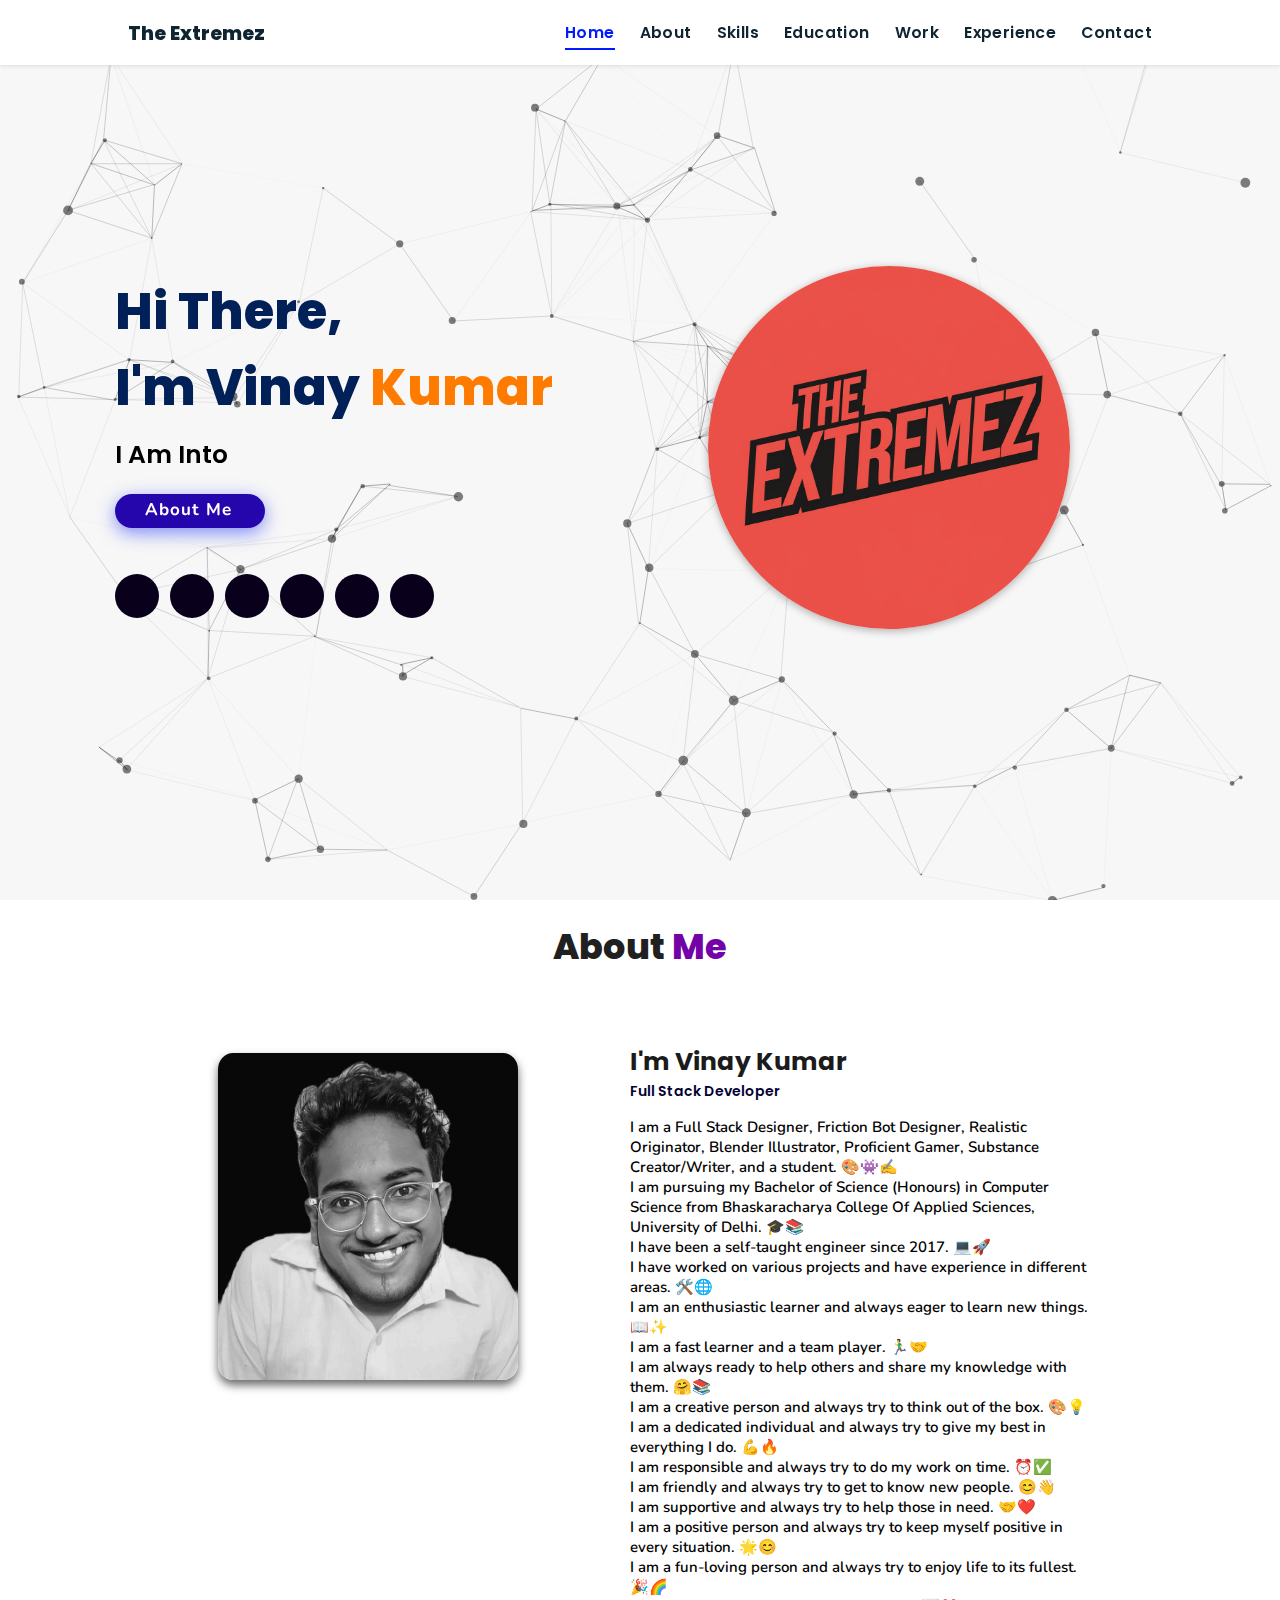
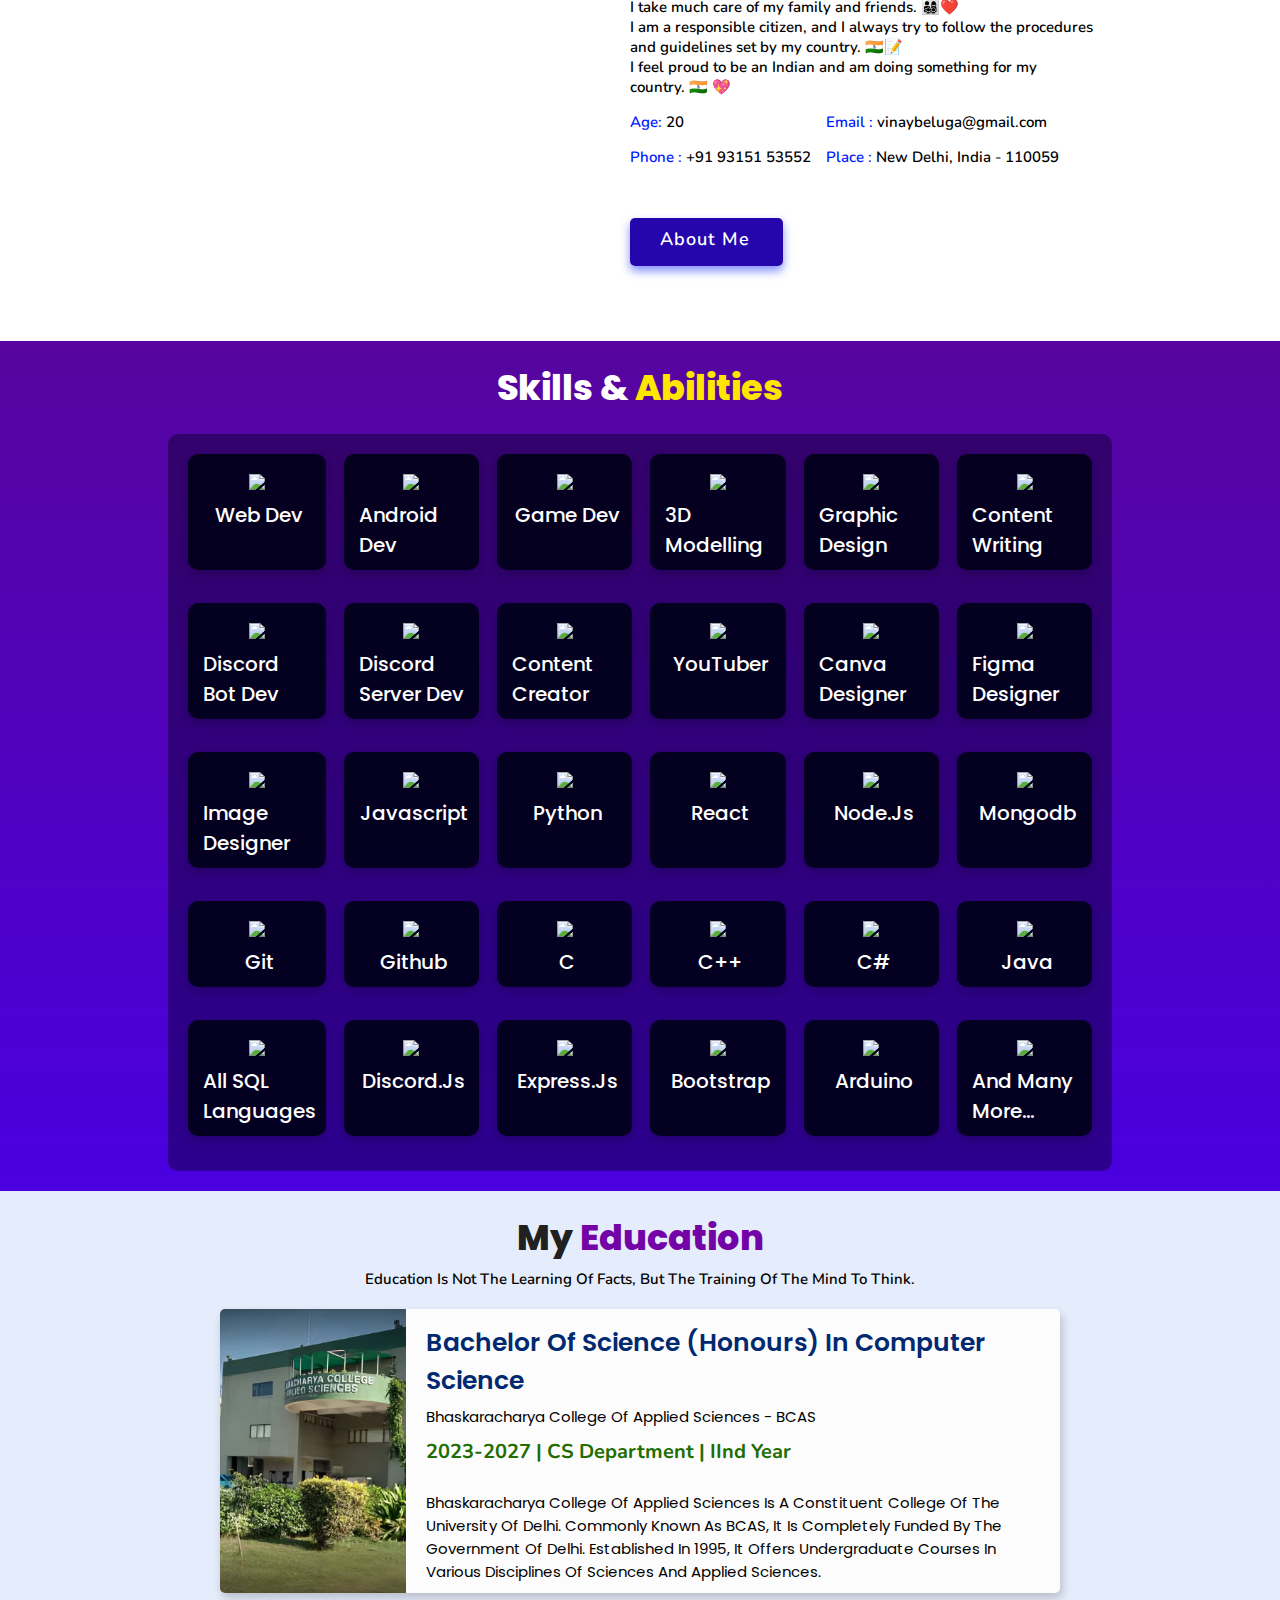
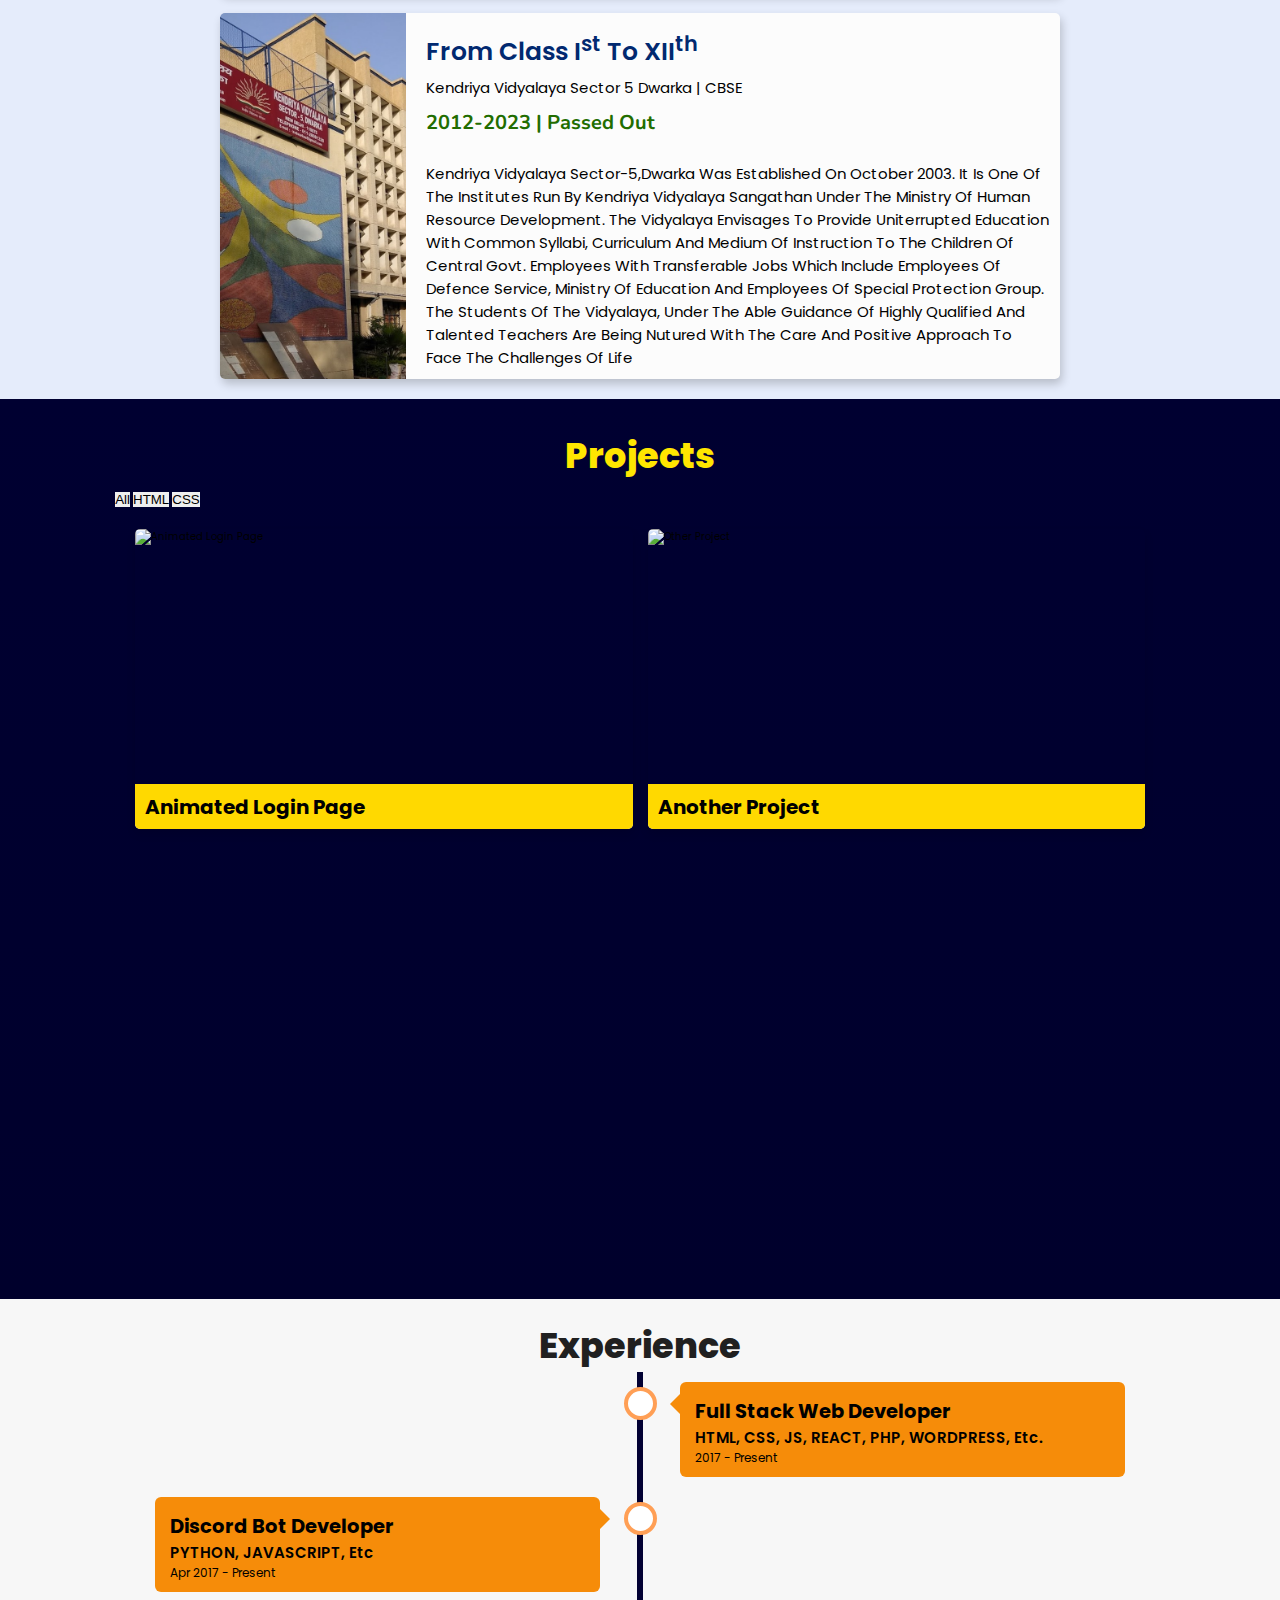
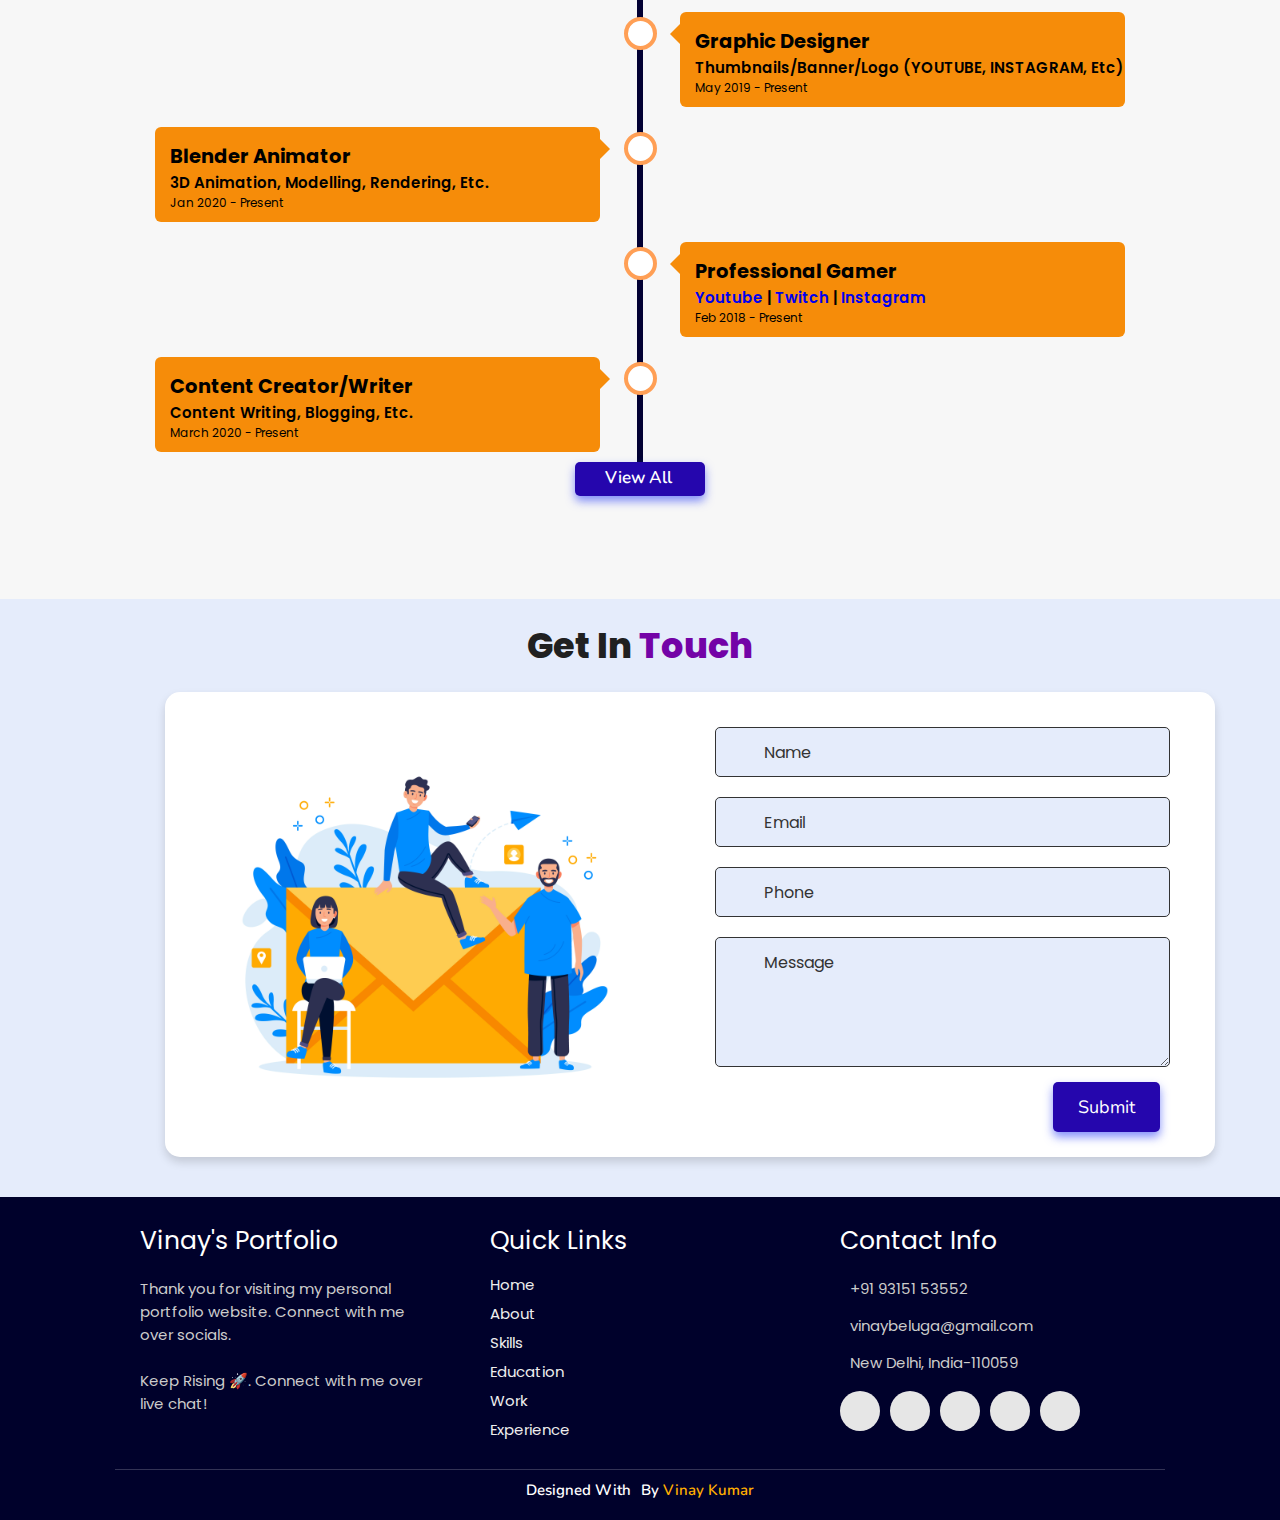
==== commit bb507ab1: "Merge pull request #1 from Nuu-maan/main" ====
--- a/index.html
+++ b/index.html
@@ -18,6 +18,9 @@
   <!-- Favicon -->
   <link id='favicon' rel="shortcut icon" href="./assets/images/favicon.png" type="image/x-png">
   <title>Vinay Kumar</title>
+  <script src="https://cdnjs.cloudflare.com/ajax/libs/jquery/3.6.0/jquery.min.js"></script>
+  <script src="https://cdnjs.cloudflare.com/ajax/libs/isotope/3.0.6/isotope.pkgd.min.js"></script>
+
 </head>
 
 <body oncontextmenu="return false">
@@ -414,14 +417,14 @@
 
 
   <!-- work project section starts -->
-  <section class="work" id="work">
-
-    <h2 class="heading"><i class="fas fa-laptop-code"></i> Projects <span>Made</span></h2>
+  <!-- <section class="work" id="work">
+
+    <h2 class="heading"><i class="fas fa-laptop-code"></i> Projects <span>Made</span></h2> -->
 
     <!-- <div class="box-container"> -->
     <!-- <div class="box-container"> -->
-    <div class="box tilt">
-      <img draggable="false" src="./assets/images/projects/DISCORD-NO-PREFIX-MUSIC-BOT-WITH-PREMIUM-FEATURES.png" alt="" />
+    <!-- <div class="box tilt">
+      <img draggable="false" src="" alt="" />
       <div class="content">
         <div class="tag">
           <h3>Portfolio Website</h3>
@@ -445,8 +448,57 @@
       </a>
     </div>
 
-  </section>
+  </section> -->
   <!-- work project section ends -->
+
+
+  <section class="work">
+    <h2 class="heading"><span>Projects</span></h2>
+    <div class="button-group">
+        <button data-filter="*" class="btn is-checked">All</button>
+        <button data-filter=".html" class="btn">HTML</button>
+        <button data-filter=".css" class="btn">CSS</button>
+    </div>
+    
+    <div class="box-container">
+        <div class="box html">
+            <img src="assets/images/projects/Animated-Login-Page.png" alt="Animated Login Page">
+            <div class="content">
+                <div class="tag">
+                    <h3>Animated Login Page</h3>
+                </div>
+                <div class="desc">
+                    <p>Animated Login Page using HTML and CSS with features like queue, skip, pause, and resume.</p>
+                    <div class="btns">
+                        <a href="https://github.com/TheExtremezCoder/Designing-an-Animated-Login-Page-Using-HTML-and-CSS" class="btn" target="_blank"><i class="fas fa-eye"></i> View</a>
+                        <a href="https://github.com/TheExtremezCoder/Designing-an-Animated-Login-Page-Using-HTML-and-CSS" class="btn" target="_blank">Code <i class="fas fa-code"></i></a>
+                    </div>
+                </div>
+            </div>
+        </div>
+
+        <div class="box css">
+            <img src="assets/images/projects/Other-Project.png" alt="Other Project">
+            <div class="content">
+                <div class="tag">
+                    <h3>Another Project</h3>
+                </div>
+                <div class="desc">
+                    <p>Description of another project here.</p>
+                    <div class="btns">
+                        <a href="#" class="btn" target="_blank"><i class="fas fa-eye"></i> View</a>
+                        <a href="#" class="btn" target="_blank">Code <i class="fas fa-code"></i></a>
+                    </div>
+                </div>
+            </div>
+        </div>
+    </div>
+</section>
+
+
+
+
+
 
   <!-- experience section starts -->
   <section class="experience" id="experience">
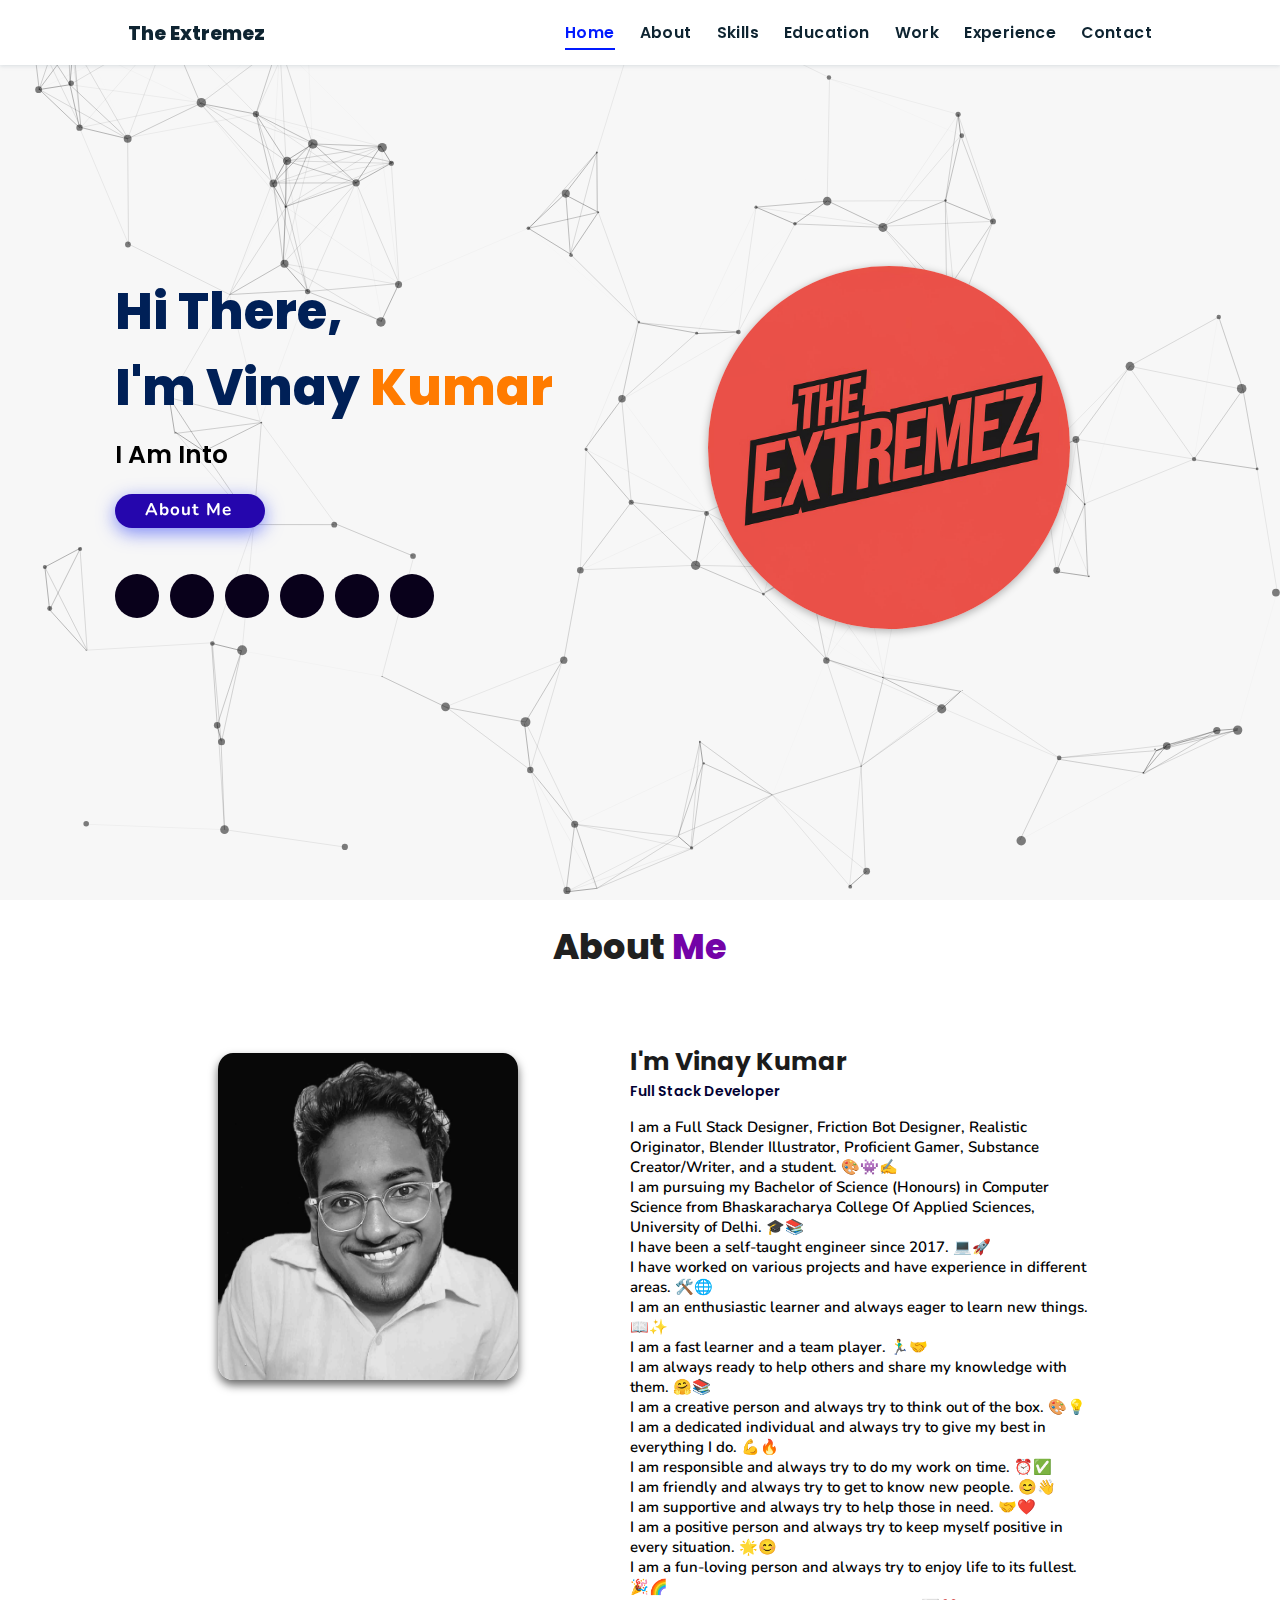
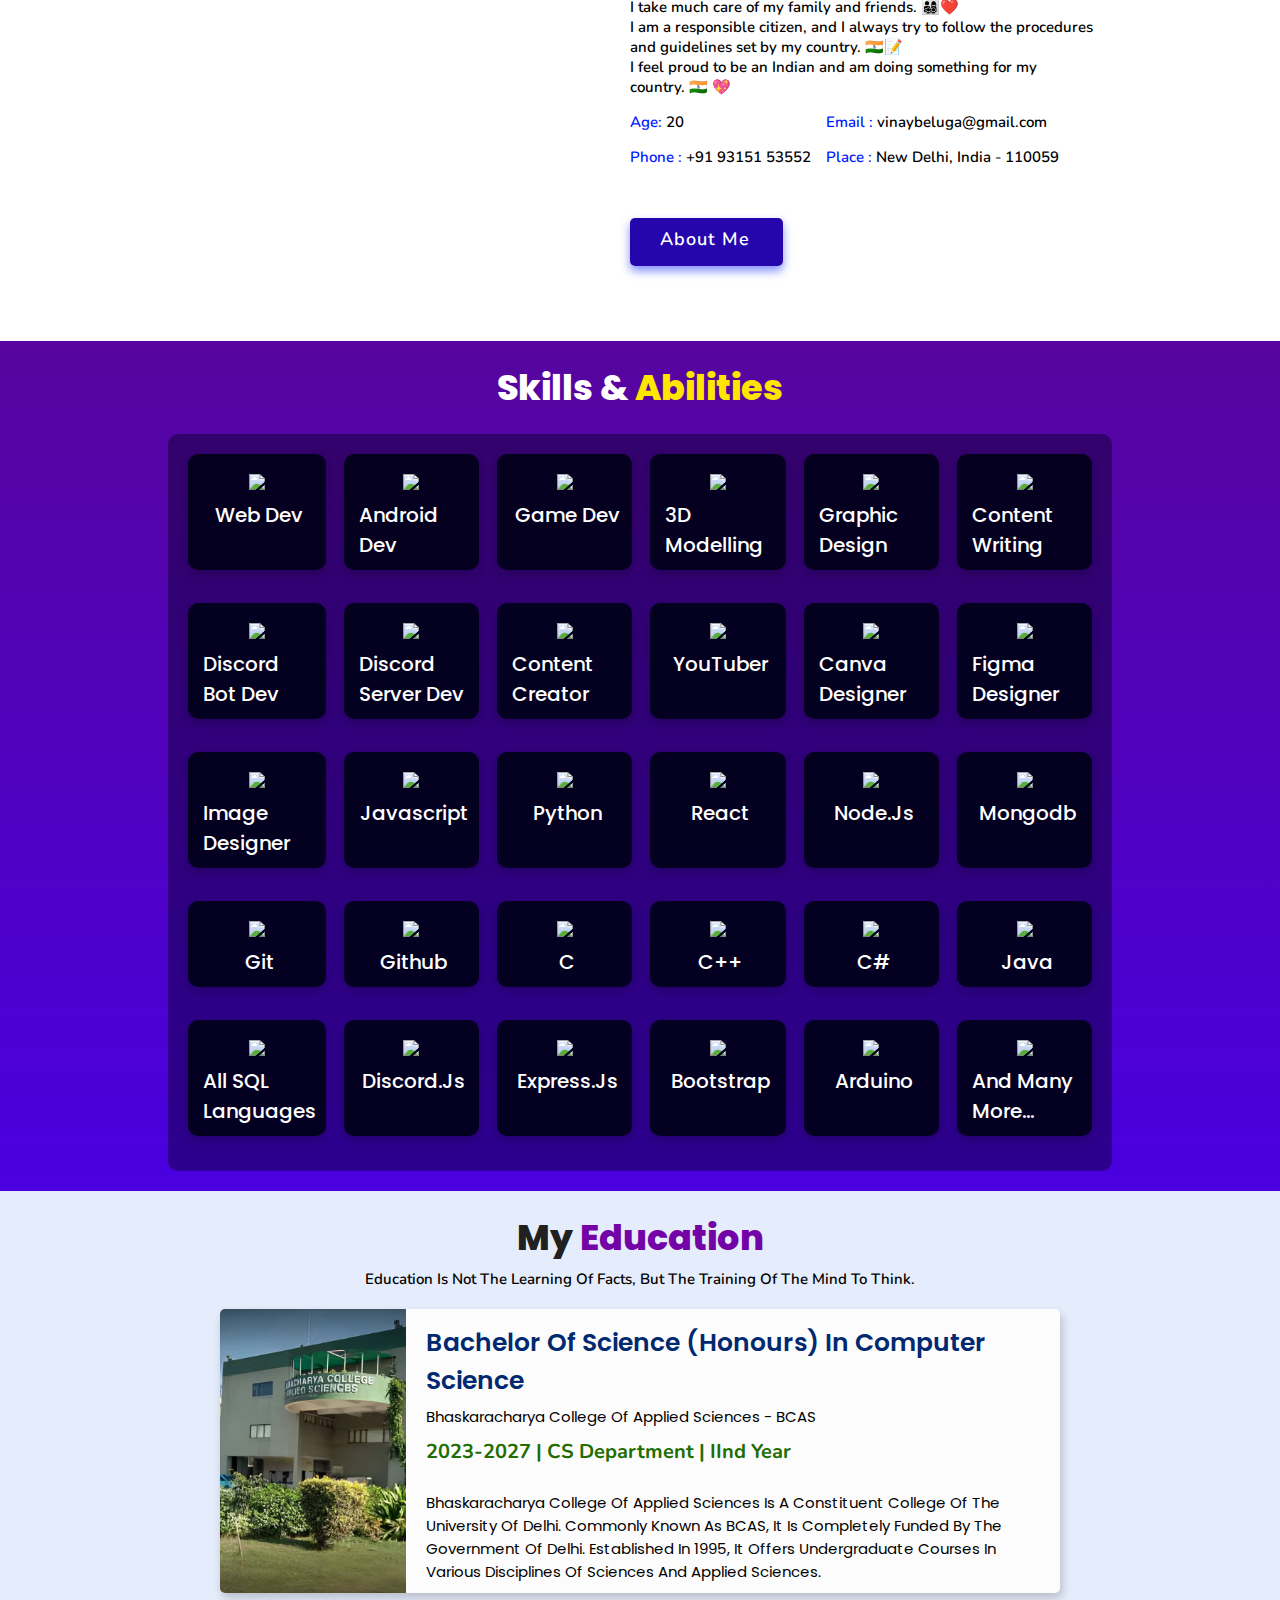
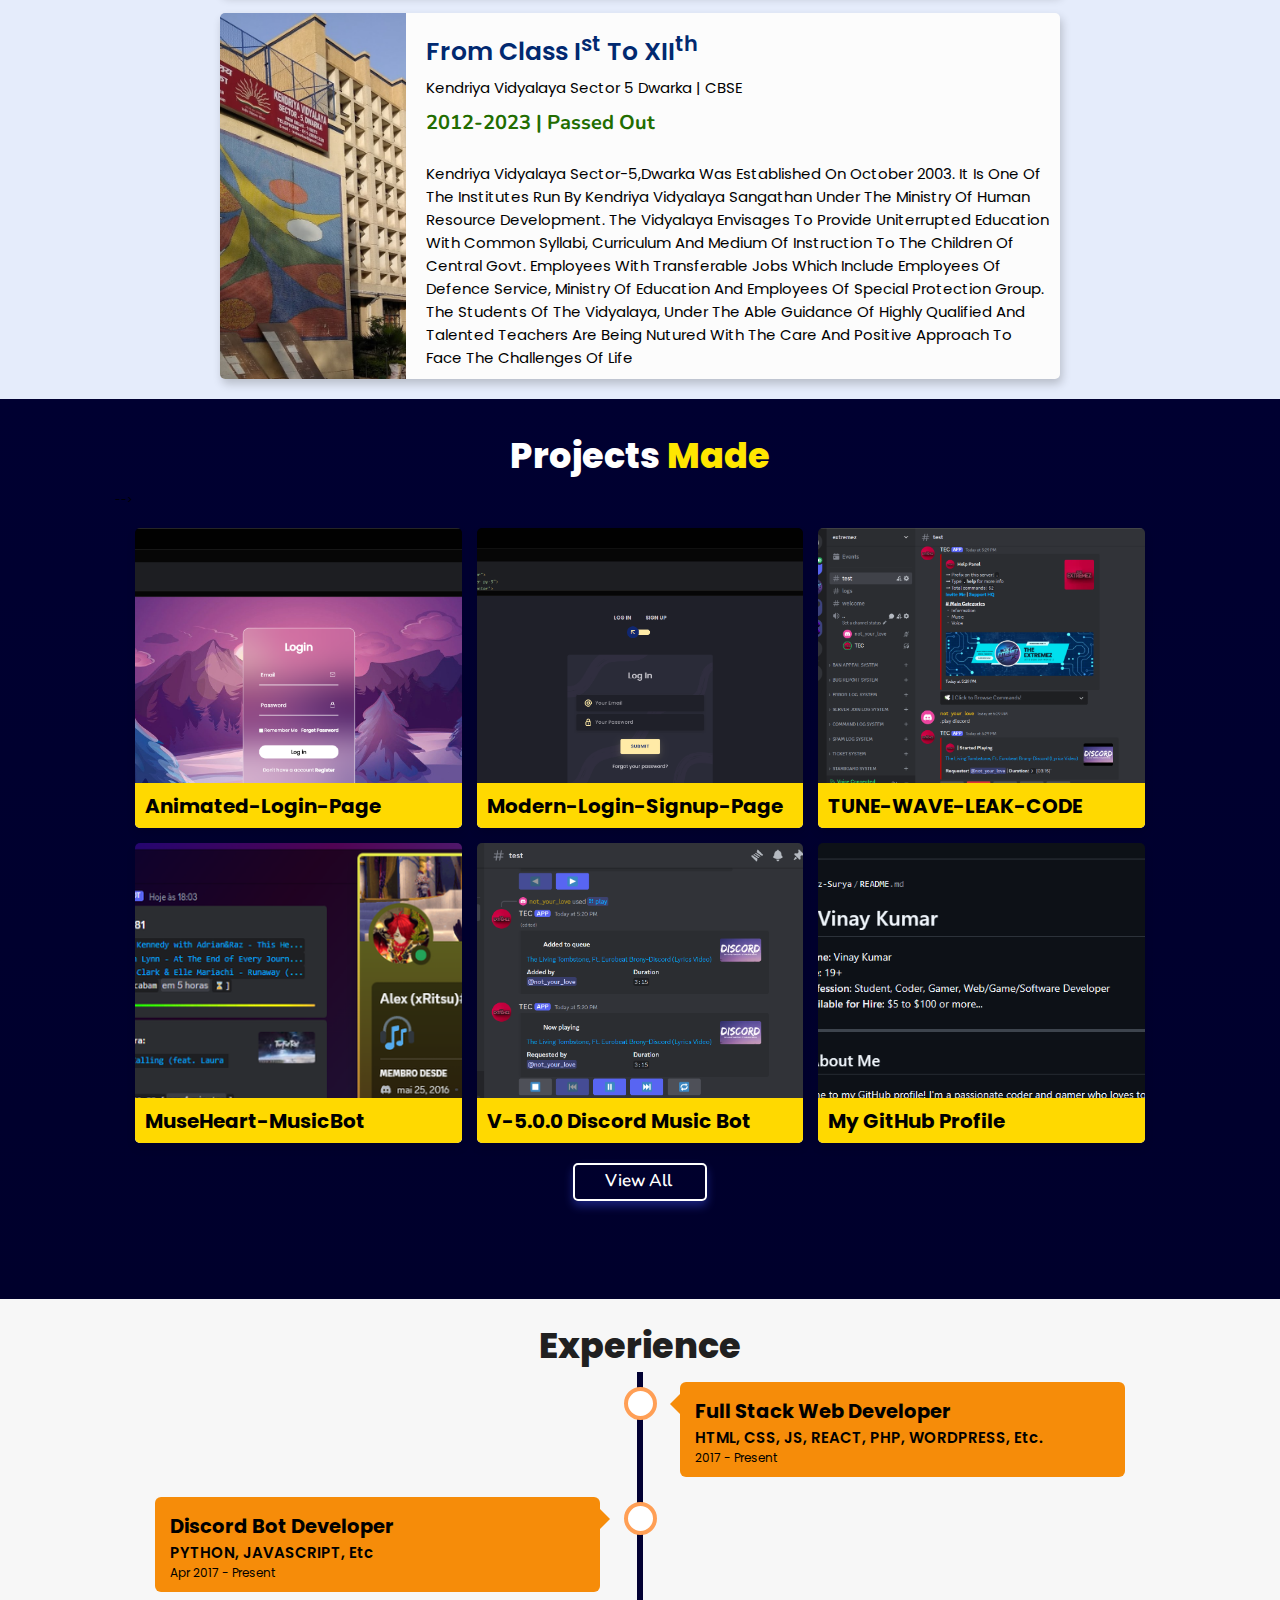
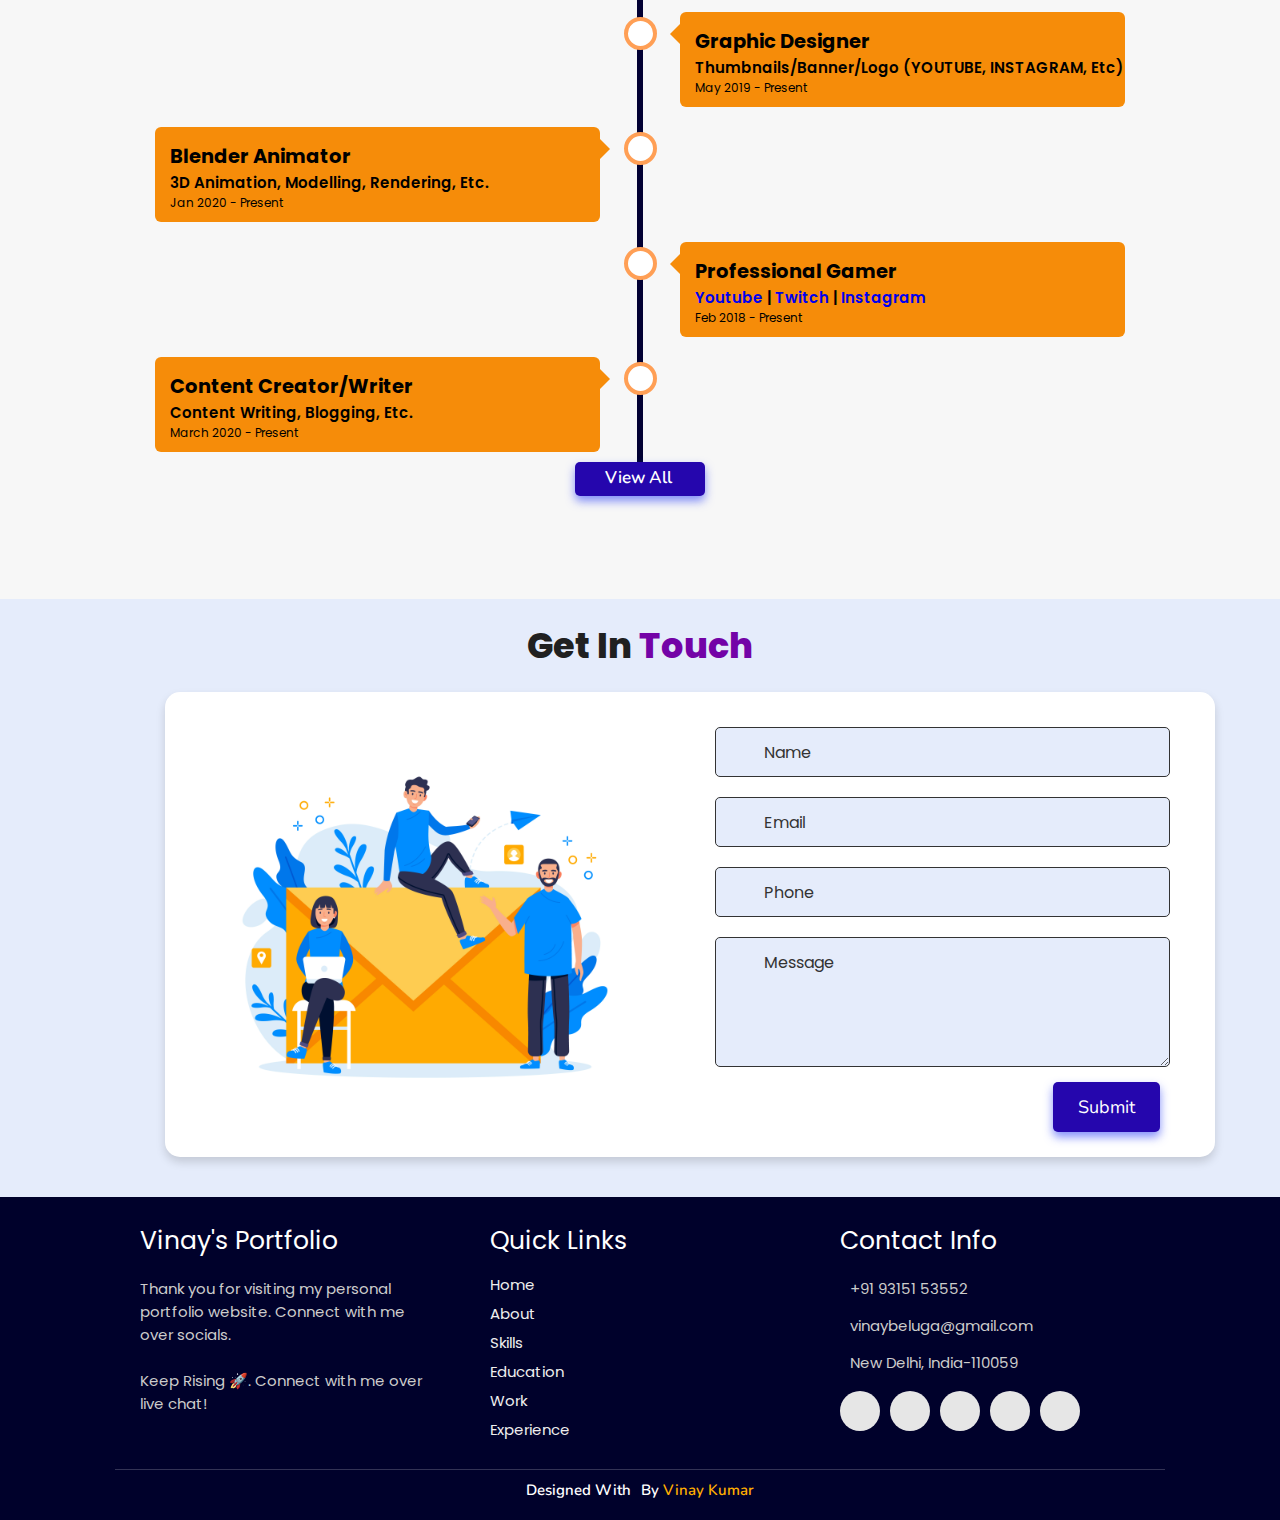
==== commit ca7329ca: "updated some files" ====
--- a/index.html
+++ b/index.html
@@ -417,30 +417,126 @@
 
 
   <!-- work project section starts -->
-  <!-- <section class="work" id="work">
+  <section class="work" id="">
 
     <h2 class="heading"><i class="fas fa-laptop-code"></i> Projects <span>Made</span></h2> -->
 
     <!-- <div class="box-container"> -->
-    <!-- <div class="box-container"> -->
-    <!-- <div class="box tilt">
-      <img draggable="false" src="" alt="" />
-      <div class="content">
-        <div class="tag">
-          <h3>Portfolio Website</h3>
-        </div>
-        <div class="desc">
-          <p>Personal portfolio website. Don't need much info about it, just scroll down. You're here only!</p>
-          <div class="btns">
-            <a href="#" class="btn" target="_blank"><i class="fas fa-eye"></i> View</a>
-            <a href="https://github.com/Extremez-Surya/Portfolio-Website" class="btn" target="_blank">Code <i
-                class="fas fa-code"></i></a>
-          </div>
-        </div>
-      </div>
-    </div>
-
-    </div>
+    <div class="box-container">
+      <div class="box tilt">
+        <img draggable="false" src="./assets/images/projects/Designing-an-Animated-Login-Page-Using-HTML-and-CSS.png"
+          alt="" />
+        <div class="content">
+          <div class="tag">
+            <h3>Animated-Login-Page</h3>
+          </div>
+          <div class="desc">
+            <p>Animated Login Page using HTML and CSS. It has a lot of features like queue, skip, pause, resume, etc.
+            </p>
+            <div class="btns">
+              <a href="https://github.com/TheExtremezCoder/Designing-an-Animated-Login-Page-Using-HTML-and-CSS"
+                class="btn" target="_blank"><i class="fas fa-eye"></i> View</a>
+              <a href="https://github.com/TheExtremezCoder/Designing-an-Animated-Login-Page-Using-HTML-and-CSS"
+                class="btn" target="_blank">Code <i class="fas fa-code"></i></a>
+            </div>
+          </div>
+        </div>
+      </div>
+      <div class="box tilt">
+        <img draggable="false"
+          src="./assets/images/projects/Designing-a-Modern-Login-and-Signup-Website-Page-Using-HTML-and-CSS.png"
+          alt="" />
+        <div class="content">
+          <div class="tag">
+            <h3>Modern-Login-Signup-Page</h3>
+          </div>
+          <div class="desc">
+            <p>Modern Login and Signup Page using HTML and CSS. It has a lot of features like queue, skip, pause,
+              resume, etc.</p>
+            <div class="btns">
+              <a href="./assets/images/projects/Designing-a-Modern-Login-and-Signup-Website-Page-Using-HTML-and-CSS.png"
+                class="btn" target="_blank"><i class="fas fa-eye"></i> View</a>
+              <a href="https://github.com/TheExtremezCoder/Designing-a-Modern-Login-and-Signup-Website-Page-Using-HTML-and-CSS"
+                class="btn" target="_blank">Code <i class="fas fa-code"></i></a>
+            </div>
+          </div>
+        </div>
+      </div>
+      <div class="box">
+        <img draggable="false" src="./assets/images/projects/TUNE-WAVE-LEAK-MUSIC-CODE.png" alt="" />
+        <div class="content">
+          <div class="tag">
+            <h3>TUNE-WAVE-LEAK-CODE</h3>
+          </div>
+          <div class="desc">
+            <p>TUNE WAVE LEAK MUSIC CODE is a Discord Music Bot that can play music from YouTube and Spotify. It has a
+              lot of features like queue, skip, pause, resume, etc.</p>
+            <div class="btns">
+              <a href="https://github.com/TheExtremezCoder/SIMPLE-DISCORD-MUSIC-BOT" class="btn" target="_blank"><i
+                  class="fas fa-eye"></i> View</a>
+              <a href="https://github.com/TheExtremezCoder/SIMPLE-DISCORD-MUSIC-BOT" class="btn" target="_blank">Code <i
+                  class="fas fa-code"></i></a>
+            </div>
+          </div>
+        </div>
+      </div>
+      <div class="box tilt">
+        <img draggable="false" src="./assets/images/projects/MuseHeart-MusicBot.png" alt="" />
+        <div class="content">
+          <div class="tag">
+            <h3>MuseHeart-MusicBot</h3>
+          </div>
+          <div class="desc">
+            <p>MuseHeart is a Discord Music Bot that can play music from YouTube and Spotify. It has a lot of features
+              like queue, skip, pause, resume, etc.</p>
+            <div class="btns">
+              <a href="https://github.com/Vinay13Kumar/MuseHeart-MusicBot" class="btn" target="_blank"><i
+                  class="fas fa-eye"></i> View</a>
+              <a href="https://github.com/Vinay13Kumar/MuseHeart-MusicBot" class="btn" target="_blank">Code <i
+                  class="fas fa-code"></i></a>
+            </div>
+          </div>
+        </div>
+      </div>
+      <div class="box">
+        <img draggable="false" src="./assets/images/projects/V-5.0.0 Discord Music Bot.png" alt="" />
+        <div class="content">
+          <div class="tag">
+            <h3>V-5.0.0 Discord Music Bot</h3>
+          </div>
+          <div class="desc">
+            <p>V-5.0.0 is a Discord Music Bot that can play music from YouTube and Spotify. It has a lot of features
+              like queue, skip, pause, resume, etc.</p>
+            <div class="btns">
+              <a href="https://github.com/Vinay-Kumar1/tc-music-bot" class="btn" target="_blank"><i
+                  class="fas fa-eye"></i> View</a>
+              <a href="https://github.com/Vinay-Kumar1/tc-music-bot" class="btn" target="_blank">Code <i
+                  class="fas fa-code"></i></a>
+            </div>
+          </div>
+        </div>
+      </div>
+      <div class="box tilt">
+        <img draggable="false" src="./assets/images/projects/github.png" alt="" />
+        <div class="content">
+          <div class="tag">
+            <h3>My GitHub Profile</h3>
+          </div>
+          <div class="desc">
+            <p>This is my GitHub profile where you can find all my projects and contributions. Feel free to explore and
+              contribute.</p>
+            <div class="btns">
+              <a href="https://github.com/Extremez-Surya" class="btn" target="_blank"><i class="fas fa-eye"></i>
+                View</a>
+              <a href="https://github.com/Extremez-Surya" class="btn" target="_blank">Code <i
+                  class="fas fa-code"></i></a>
+            </div>
+          </div>
+        </div>
+      </div>
+    </div>
+
+
 
     <div class="viewall">
       <a href="/projects" class="btn"><span>View All</span>
@@ -448,56 +544,8 @@
       </a>
     </div>
 
-  </section> -->
+  </section>
   <!-- work project section ends -->
-
-
-  <section class="work">
-    <h2 class="heading"><span>Projects</span></h2>
-    <div class="button-group">
-        <button data-filter="*" class="btn is-checked">All</button>
-        <button data-filter=".html" class="btn">HTML</button>
-        <button data-filter=".css" class="btn">CSS</button>
-    </div>
-    
-    <div class="box-container">
-        <div class="box html">
-            <img src="assets/images/projects/Animated-Login-Page.png" alt="Animated Login Page">
-            <div class="content">
-                <div class="tag">
-                    <h3>Animated Login Page</h3>
-                </div>
-                <div class="desc">
-                    <p>Animated Login Page using HTML and CSS with features like queue, skip, pause, and resume.</p>
-                    <div class="btns">
-                        <a href="https://github.com/TheExtremezCoder/Designing-an-Animated-Login-Page-Using-HTML-and-CSS" class="btn" target="_blank"><i class="fas fa-eye"></i> View</a>
-                        <a href="https://github.com/TheExtremezCoder/Designing-an-Animated-Login-Page-Using-HTML-and-CSS" class="btn" target="_blank">Code <i class="fas fa-code"></i></a>
-                    </div>
-                </div>
-            </div>
-        </div>
-
-        <div class="box css">
-            <img src="assets/images/projects/Other-Project.png" alt="Other Project">
-            <div class="content">
-                <div class="tag">
-                    <h3>Another Project</h3>
-                </div>
-                <div class="desc">
-                    <p>Description of another project here.</p>
-                    <div class="btns">
-                        <a href="#" class="btn" target="_blank"><i class="fas fa-eye"></i> View</a>
-                        <a href="#" class="btn" target="_blank">Code <i class="fas fa-code"></i></a>
-                    </div>
-                </div>
-            </div>
-        </div>
-    </div>
-</section>
-
-
-
-
 
 
   <!-- experience section starts -->
--- a/assets/css/style.css
+++ b/assets/css/style.css
@@ -1,1225 +1,1225 @@
-@import url("https://fonts.googleapis.com/css2?family=Poppins:wght@400;600;700&display=swap");
-@import url("https://fonts.googleapis.com/css2?family=Nunito:ital,wght@0,300;0,400;0,600;0,700;1,300;1,400&display=swap");
-
-* {
-  margin: 0;
-  padding: 0;
-  box-sizing: border-box;
-  text-decoration: none;
-  outline: none;
-  border: none;
-  text-transform: capitalize;
-  transition: all 0.2s linear;
-}
-html {
-  font-size: 62.5%;
-  overflow-x: hidden;
-  scroll-behavior: smooth;
-}
-body {
-  background: #f7f7f7;
-  font-family: "Poppins", sans-serif;
-}
-
-*::selection {
-  background: #2b3dda;
-  color: #fff;
-}
-
-html {
-  font-size: 62.5%;
-  overflow-x: hidden;
-}
-html::-webkit-scrollbar {
-  width: 0.8rem;
-}
-html::-webkit-scrollbar-track {
-  background: rgb(235, 202, 245);
-}
-html::-webkit-scrollbar-thumb {
-  background: #420177;
-}
-
-/* pre loader start */
-.loader-container {
-  position: fixed;
-  top: 0;
-  left: 0;
-  z-index: 10000;
-  background: #e6eff1;
-  display: flex;
-  align-items: center;
-  justify-content: center;
-  height: 100%;
-  width: 100%;
-}
-.loader-container.fade-out {
-  top: -120%;
-}
-/* pre loader end */
-
-/* navbar starts */
-header {
-  position: fixed;
-  top: 0;
-  left: 0;
-  right: 0;
-  z-index: 1000;
-  display: flex;
-  align-items: center;
-  justify-content: space-between;
-  padding: 1.7rem 10%;
-  height: 6.5rem;
-  background-color: #fff;
-  box-shadow: 0 1px 4px rgba(146, 161, 176, 0.3);
-}
-section {
-  min-height: 100vh;
-  padding: 2rem 9%;
-}
-.heading {
-  font-size: 3.5rem;
-  color: rgb(32, 32, 32);
-  font-weight: 800;
-  text-align: center;
-}
-.heading span {
-  color: rgb(115, 3, 167);
-}
-header .logo {
-  font-size: 1.9rem;
-  font-weight: 800;
-  text-decoration: none;
-  color: #0e2431;
-}
-header .logo i {
-  font-size: 2.2rem;
-}
-header .logo:hover {
-  color: #fc8c05;
-}
-header .navbar ul {
-  list-style: none;
-  display: flex;
-  justify-content: center;
-  align-items: center;
-}
-header .navbar li {
-  margin-left: 2.5rem;
-}
-header .navbar ul li a {
-  font-size: 1.57rem;
-  color: #0e2431;
-  font-weight: 600;
-  text-decoration: none;
-  letter-spacing: 0.04rem;
-  transition: 0.2s;
-}
-header .navbar ul li a.active,
-header .navbar ul li a:hover {
-  color: #011aff;
-  border-bottom: 0.2rem solid #011aff;
-  padding: 0.5rem 0;
-}
-/* navbar ends */
-
-/* hamburger icon starts*/
-#menu {
-  font-size: 3rem;
-  cursor: pointer;
-  color: rgb(24, 2, 63);
-  display: none;
-}
-@media (max-width: 768px) {
-  #menu {
-    display: block;
-  }
-  header .navbar {
-    position: fixed;
-    top: 6.5rem;
-    right: -120%;
-    width: 75%;
-    height: 100%;
-    text-align: left;
-    align-items: flex-start;
-    background-color: #0e0f31;
-  }
-  header .navbar ul {
-    flex-flow: column;
-    padding: 1rem;
-  }
-  header .navbar ul li {
-    text-align: center;
-    width: 100%;
-    margin: 1rem 0;
-    border-radius: 0.5rem;
-    width: 26rem;
-  }
-  header .navbar ul li a {
-    display: block;
-    padding: 1rem;
-    text-align: left;
-    color: #fff;
-    font-size: 2rem;
-  }
-  header .navbar ul li a.active,
-  header .navbar ul li a:hover {
-    padding: 1rem;
-    color: #fff;
-    border-radius: 0.5rem;
-    border-bottom: 0.5rem solid #011aff;
-  }
-  .fa-times {
-    transform: rotate(180deg);
-  }
-  header .navbar.nav-toggle {
-    right: 0;
-  }
-}
-/* hamburger icon ends */
-
-/* hero section starts*/
-.home {
-  position: relative;
-  display: flex;
-  flex-wrap: wrap;
-  gap: 1.5rem;
-  min-height: 100vh;
-  align-items: center;
-}
-.home #particles-js {
-  position: absolute;
-  top: 0;
-  left: 0;
-  height: 100%;
-  width: 100%;
-}
-.home::before {
-  content: "";
-  position: absolute;
-  top: 0;
-  left: 0;
-  height: 100%;
-  width: 100%;
-}
-.home .content {
-  flex: 1 1 40rem;
-  padding-top: 1rem;
-  z-index: 1;
-}
-.home .image {
-  flex: 1 1 40rem;
-  z-index: 1;
-}
-.home .image img {
-  width: 70%;
-  margin-left: 6rem;
-  border-radius: 50%;
-  box-shadow: 0 2px 8px rgba(0, 0, 0, 0.3);
-  cursor: pointer;
-}
-.home .image img:hover {
-  box-shadow: 0 5px 15px rgba(0, 0, 0, 0.5);
-}
-.home .content h2 {
-  font-size: 5rem;
-  font-weight: 800;
-  color: #002057;
-}
-.home .content h2 span {
-  font-size: 5rem;
-  font-weight: 800;
-  color: #ff7b00;
-}
-.home .content p {
-  font-size: 2.5rem;
-  color: #000;
-  font-weight: 600;
-  padding: 1rem 0;
-}
-.home .content p span {
-  font-size: 2.5rem;
-  color: rgb(148, 8, 8);
-  font-weight: 600;
-  padding: 1rem 0;
-}
-.home .btn {
-  margin-top: 1rem;
-  position: absolute;
-  line-height: 0;
-  padding: 1.6rem 3rem;
-  border-radius: 4em;
-  transition: 0.5s;
-  color: #fff;
-  background: #2506ad;
-  box-shadow: 0px 5px 18px rgba(48, 68, 247, 0.6);
-  font-family: "Nunito", sans-serif;
-}
-.home .btn span {
-  font-weight: 700;
-  font-size: 1.7rem;
-  letter-spacing: 0.1rem;
-}
-.home .btn i {
-  margin-left: 0.3rem;
-  font-size: 1.5rem;
-  transition: 0.3s;
-}
-.home .btn:hover {
-  background: #1a047e;
-}
-.home .btn:hover i {
-  transform: translateX(5px);
-}
-/* social icons start */
-.socials {
-  position: relative;
-  margin-top: 9rem;
-}
-.socials .social-icons {
-  padding-left: 0;
-  margin-bottom: 0;
-  list-style: none;
-}
-.socials .social-icons li {
-  display: inline-block;
-  margin-bottom: 14px;
-}
-.social-icons a {
-  font-size: 2rem;
-  display: inline-block;
-  line-height: 44px;
-  color: #00d9ff;
-  background-color: #09011b;
-  width: 44px;
-  height: 44px;
-  text-align: center;
-  margin-right: 8px;
-  border-radius: 100%;
-  -webkit-transition: all 0.2s linear;
-  -o-transition: all 0.2s linear;
-  transition: all 0.2s linear;
-}
-.social-icons a:active,
-.social-icons a:focus,
-.social-icons a:hover {
-  color: #fff;
-  background-color: #0685da;
-}
-.social-icons a.github:hover {
-  background-color: #0e0e0e;
-}
-.social-icons a.twitter:hover {
-  background-color: #00aced;
-}
-.social-icons a.linkedin:hover {
-  background-color: #007bb6;
-}
-.social-icons a.dev:hover {
-  background-color: #070707;
-}
-.social-icons a.instagram:hover {
-  background-color: #ee00da;
-}
-/* social icons end */
-
-/* hero media queries starts*/
-@media (max-width: 450px) {
-  .home .btn {
-    margin: 4rem 0;
-  }
-  .socials {
-    margin-top: 12rem;
-  }
-  .home .image img {
-    margin-top: -12rem;
-  }
-  .home .content p {
-    font-size: 2.2rem;
-  }
-  .home .content p span {
-    font-size: 2.2rem;
-  }
-}
-/* hero media queries ends*/
-/* hero section end */
-
-/* about section starts */
-.about {
-  background: rgb(255, 255, 255);
-}
-.about .row {
-  display: flex;
-  flex-direction: row;
-  gap: 2rem;
-  flex-wrap: wrap;
-  padding: 4rem;
-}
-.about .row .image {
-  text-align: center;
-  flex: 1 1 35rem;
-}
-.about .row .image img {
-  margin: 4rem;
-  width: 30rem;
-  height: auto;
-  border-radius: 5%;
-  box-shadow: 0 5px 10px rgba(0, 0, 0, 0.6);
-  mix-blend-mode: luminosity;
-  transition: 0.3s;
-  cursor: pointer;
-}
-.about .row .image img:hover {
-  mix-blend-mode: normal;
-}
-.about .row .content {
-  flex: 1 1 45rem;
-  padding: 3rem;
-}
-.about .row .content h3 {
-  color: rgb(27, 27, 27);
-  font-size: 2.5rem;
-}
-.about .row .content .tag {
-  font-size: 1.4rem;
-  color: #020133;
-  font-weight: 600;
-  margin-top: 1rem;
-}
-.about .row .content p {
-  font-size: 1.5rem;
-  margin-top: 1.5rem;
-  font-family: "Nunito";
-  font-weight: 600;
-  text-transform: none;
-}
-.about .row .content .box-container {
-  display: flex;
-  flex-wrap: wrap;
-  gap: 1.5rem;
-  font-family: "Nunito";
-  font-weight: 600;
-}
-.about .row .content .box-container .box p {
-  text-transform: none;
-}
-.about .row .content .box-container .box p span {
-  color: #011aff;
-}
-.resumebtn {
-  margin-top: 6rem;
-}
-.resumebtn .btn {
-  padding: 1.7rem 3rem;
-  border-radius: 0.5em;
-  transition: 0.3s;
-  color: #fff;
-  background: #2506ad;
-  box-shadow: 0px 5px 10px rgba(48, 68, 247, 0.6);
-  font-family: "Nunito", sans-serif;
-}
-.resumebtn .btn span {
-  font-weight: 600;
-  font-size: 1.8rem;
-  letter-spacing: 0.1rem;
-}
-.resumebtn .btn i {
-  margin-left: 0.3rem;
-  font-size: 1.2rem;
-  transition: 0.3s;
-}
-.resumebtn .btn:hover {
-  background: #1a047e;
-}
-.resumebtn .btn:hover i {
-  transform: translateX(5px);
-}
-/* about media queries starts*/
-@media screen and (max-width: 600px) {
-  .about .row .image {
-    margin-top: 2rem;
-  }
-  .about .row .image img {
-    margin: 0 auto;
-    width: 80%;
-    mix-blend-mode: normal;
-  }
-  .about .row {
-    padding: 0.5rem;
-    margin-bottom: 7rem;
-  }
-  .about .row .content {
-    padding: 1rem;
-  }
-  .about .row .content .box-container {
-    gap: 0;
-  }
-}
-/* about media queries ends*/
-/* about section ends */
-
-/* skills section starts */
-.skills {
-  min-height: 90vh;
-  background: linear-gradient(to bottom, #57059e, #4a00e0);
-}
-.skills h2 {
-  color: #fff;
-}
-.skills .heading span {
-  color: rgb(255, 230, 0);
-}
-.skills .container {
-  background: rgba(0, 0, 22, 0.4);
-  color: #fff;
-  border-radius: 1rem;
-  padding: 2rem;
-  width: 90%;
-  margin: auto;
-  margin-top: 2rem;
-}
-.skills .container .row {
-  display: grid;
-  grid-template-columns: repeat(6, 1fr);
-  flex-wrap: wrap;
-  gap: 1.8rem;
-}
-.skills .container .bar {
-  margin-bottom: 15px;
-  padding: 10px;
-  border-radius: 1rem;
-  box-shadow: 0 4px 10px rgba(0, 0, 0, 0.2);
-  background: rgba(0, 0, 22, 0.9);
-  transition: 0.2s;
-}
-.skills .container .bar:hover {
-  box-shadow: 0 8px 10px rgba(0, 2, 68, 0.8) !important;
-  background-color: rgba(0, 0, 0, 0.9) !important;
-}
-.skills .container .bar .info {
-  display: flex;
-  flex-direction: column;
-  align-items: center;
-  gap: 1rem;
-  margin-top: 1rem;
-}
-.skills .container .bar .info i {
-  font-size: 4rem;
-}
-.skills .container .bar .info span {
-  font-size: 2rem;
-  font-weight: 500;
-  font-family: "Poppins";
-  margin-left: 0.5rem;
-}
-/* skills media queries starts*/
-@media screen and (max-width: 600px) {
-  .skills .container {
-    padding: 0;
-    margin: 0;
-  }
-  .skills .container .row {
-    grid-template-columns: repeat(2, 1fr);
-    margin: 1rem;
-    padding: 2rem 0.2rem 2rem 0.2rem;
-    gap: 1rem;
-  }
-  .skills .container {
-    margin-top: 5px;
-    width: 100%;
-  }
-}
-/* skills media queries ends*/
-/* skills section ends */
-
-/* education section starts */
-.education {
-  background: #e5ecfb;
-  min-height: 80vh;
-}
-.education .qoute {
-  font-size: 1.5rem;
-  text-align: center;
-  font-family: "Nunito", sans-serif;
-  font-weight: 600;
-  margin-top: 0.5rem;
-}
-.education .box-container {
-  display: flex;
-  flex-wrap: wrap;
-  justify-content: center;
-  align-items: center;
-  flex-direction: column;
-}
-.education .box-container .box {
-  display: flex;
-  flex-direction: row;
-  width: 80%;
-  border-radius: 0.5rem;
-  box-shadow: 0.2rem 0.5rem 1rem rgba(0, 0, 0, 0.2);
-  text-align: center;
-  position: relative;
-  margin-top: 2rem;
-  overflow: hidden;
-  transition: 0.3s;
-  background: rgb(252, 252, 252);
-}
-.education .box-container .box:hover {
-  transform: scale(1.03);
-  box-shadow: 1rem 0.5rem 1.2rem rgba(0, 0, 0, 0.3);
-}
-.education .box-container .box .image {
-  flex: 1 1 20rem;
-  width: 100%;
-}
-.education .box-container .box img {
-  object-fit: cover;
-  position: relative;
-  width: 100%;
-  height: 100%;
-}
-.education .box-container .box .content {
-  position: relative;
-  display: flex;
-  flex-direction: column;
-  padding: 1rem;
-  flex-wrap: wrap;
-  flex: 1 1 70rem;
-}
-.education .box-container .box .content h3 {
-  font-size: 2.5rem;
-  color: #012970;
-  padding: 0.5rem 0;
-  font-weight: 600;
-  text-align: left;
-  margin-left: 1rem;
-}
-.education .box-container .box .content p {
-  font-size: 1.5rem;
-  margin-left: 1rem;
-  text-align: left;
-}
-.education h4 {
-  font-size: 2rem;
-  color: rgb(34, 109, 0);
-  text-align: left;
-  margin: 1rem;
-  font-family: "Nunito", sans-serif;
-  font-weight: 700;
-}
-
-/* education media queries starts*/
-@media screen and (max-width: 600px) {
-  .education .box-container .box {
-    flex-direction: column;
-    width: 100%;
-  }
-  .education .box-container .box .image {
-    width: 100%;
-    height: 25rem;
-  }
-  .education .box-container .box img {
-    width: 100%;
-  }
-  .education .box-container .box .content {
-    position: relative;
-    display: flex;
-    flex-direction: column;
-    padding: 1rem;
-    flex-wrap: wrap;
-    flex: 0;
-  }
-  .education .btns {
-    margin-top: 2rem;
-    margin-left: 1rem;
-    margin-right: 1rem;
-    flex-wrap: wrap;
-  }
-}
-/* education media queries ends*/
-/* education section ends */
-
-/* work section starts */
-.work {
-  /* background: #010124; */
-  background: linear-gradient(to bottom, #000031, #00002c);
-}
-.work h2 {
-  color: #fff;
-  padding: 1rem;
-}
-.work .heading span {
-  color: rgb(255, 230, 0);
-}
-.work .box-container {
-  display: flex;
-  flex-wrap: wrap;
-  gap: 1.5rem;
-  margin: 2rem;
-}
-.work .box-container .box {
-  flex: 1 1 30rem;
-  border-radius: 0.5rem;
-  box-shadow: 0 0.5rem 1rem rgba(0, 0, 0, 0.1);
-  position: relative;
-  overflow: hidden;
-  height: 30rem;
-}
-.work .box-container .box img {
-  height: 100%;
-  width: 100%;
-  object-fit: cover;
-}
-.work .box-container .box .content {
-  height: 100%;
-  width: 100%;
-  position: absolute;
-  top: 85%;
-  left: 0;
-  background: rgba(255, 255, 255, 0.9);
-  display: flex;
-  flex-direction: column;
-}
-.work .box-container .box .content .tag {
-  display: flex;
-  flex-direction: row;
-  justify-content: space-between;
-  align-items: center;
-  height: 4.5rem;
-  width: 100%;
-  padding-left: 1rem;
-  background: #ffd900;
-}
-.work .box-container .box .content .tag h3 {
-  font-size: 2rem;
-}
-.work .box-container .box:hover .content {
-  top: 25%;
-}
-.work .desc {
-  margin: 2rem;
-  display: flex;
-  flex-direction: column;
-  justify-content: center;
-}
-.work .desc p {
-  font-size: 1.5rem;
-}
-.work .desc .btns {
-  display: flex;
-  justify-content: space-between;
-  width: 100%;
-  margin-top: 2rem;
-}
-.work .desc .btns .btn {
-  line-height: 0;
-  display: inline;
-  padding: 1.5rem 2.5rem;
-  border-radius: 0.5rem;
-  font-size: 1.5rem;
-  color: #fff;
-  background: rgb(12, 12, 12);
-  margin-right: 2rem;
-}
-.work .desc .btns .btn:hover {
-  background: #310ae0f5;
-}
-.work .viewall {
-  display: flex;
-  justify-content: center;
-}
-.work .viewall .btn {
-  position: relative;
-  line-height: 0;
-  padding: 1.6rem 3rem;
-  border-radius: 0.5em;
-  transition: 0.5s;
-  color: rgb(255, 255, 255);
-  font-weight: 700;
-  border: 2px solid #fff;
-  box-shadow: 0px 5px 10px rgba(65, 84, 241, 0.4);
-  text-align: center;
-}
-.work .viewall .btn span {
-  font-weight: 600;
-  font-size: 1.7rem;
-  font-family: "Nunito", sans-serif;
-}
-.work .viewall .btn i {
-  margin-left: 0.3rem;
-  font-size: 1.5rem;
-  transition: 0.3s;
-}
-.work .viewall .btn:hover {
-  background: #fff;
-  color: #000;
-}
-.work .viewall .btn:hover i {
-  transform: translateX(5px);
-}
-/* work section ends */
-
-/* experience section starts */
-.experience .timeline {
-  position: relative;
-  max-width: 1200px;
-  margin: 0 auto;
-}
-.experience .timeline::after {
-  content: "";
-  position: absolute;
-  width: 6px;
-  background: #020133;
-  top: 0;
-  bottom: 0;
-  left: 50%;
-  margin-left: -3px;
-  z-index: -2;
-}
-.experience .container {
-  padding: 10px 40px;
-  position: relative;
-  background-color: inherit;
-  width: 50%;
-}
-/*circles on timeline*/
-.experience .container::after {
-  content: "\f0b1";
-  position: absolute;
-  width: 25px;
-  height: 25px;
-  right: -17px;
-  background-color: rgb(255, 255, 255);
-  border: 4px solid #ff9f55;
-  top: 15px;
-  border-radius: 50%;
-  z-index: 100;
-  font-size: 1.89rem;
-  text-align: center;
-  font-weight: 600;
-  color: #02094b;
-  font-family: "Font Awesome\ 5 Free";
-}
-.experience .left {
-  left: 0;
-}
-.experience .right {
-  left: 50%;
-}
-/* arrows pointing right */
-.experience .left::before {
-  content: " ";
-  height: 0;
-  position: absolute;
-  top: 22px;
-  width: 0;
-  z-index: 1;
-  right: 30px;
-  border: medium solid #f68c09;
-  border-width: 10px 0 10px 10px;
-  border-color: transparent transparent transparent #f68c09;
-}
-/* arrows pointing left  */
-.experience .right::before {
-  content: " ";
-  height: 0;
-  position: absolute;
-  top: 22px;
-  width: 0;
-  z-index: 1;
-  left: 30px;
-  border: medium solid #f68c09;
-  border-width: 10px 10px 10px 0;
-  border-color: transparent #f68c09 transparent transparent;
-}
-.experience .right::after {
-  left: -16px;
-}
-.experience .content {
-  background-color: #f68c09;
-  position: relative;
-  border-radius: 6px;
-}
-.experience .content .tag {
-  font-size: 1.3rem;
-  padding-top: 1.5rem;
-  padding-left: 1.5rem;
-}
-.experience .content .desc {
-  margin-left: 1.5rem;
-  padding-bottom: 1rem;
-}
-.experience .content .desc h3 {
-  font-size: 1.5rem;
-  font-weight: 600;
-}
-.experience .content .desc p {
-  font-size: 1.2rem;
-}
-/* view all button */
-.morebtn {
-  display: flex;
-  justify-content: center;
-}
-.morebtn .btn {
-  position: relative;
-  line-height: 0;
-  padding: 1.6rem 3rem;
-  border-radius: 0.5em;
-  transition: 0.5s;
-  color: #fff;
-  background: #2506ad;
-  box-shadow: 0px 5px 10px rgba(48, 68, 247, 0.6);
-  text-align: center;
-}
-.morebtn .btn span {
-  font-weight: 600;
-  font-size: 1.7rem;
-  font-family: "Nunito", sans-serif;
-}
-.morebtn .btn i {
-  margin-left: 0.3rem;
-  font-size: 1.5rem;
-  transition: 0.3s;
-}
-.morebtn .btn:hover {
-  background: #1a047e;
-}
-.morebtn .btn:hover i {
-  transform: translateX(5px);
-}
-
-/* Media queries - Responsive timeline on screens less than 600px wide */
-@media screen and (max-width: 600px) {
-  .experience {
-    min-height: 80vh;
-  }
-  .experience .timeline {
-    margin-top: 2rem;
-  }
-  .experience .timeline::after {
-    left: 31px;
-  }
-  .experience .container {
-    width: 100%;
-    padding-left: 8rem;
-    padding-right: 2rem;
-  }
-  .experience .container::after {
-    font-size: 2.2rem;
-  }
-  .experience .container::before {
-    left: 61px;
-    border: medium solid #f68c09;
-    border-width: 10px 10px 10px 0;
-    border-color: transparent #f68c09 transparent transparent;
-  }
-  .experience .left::after {
-    left: 15px;
-  }
-  .experience .right::after {
-    left: 15px;
-  }
-  .experience .right {
-    left: 0%;
-  }
-  .morebtn {
-    margin-top: 3rem;
-  }
-}
-/* experience media queries ends */
-/* experience section ends */
-
-/* contact section starts */
-.contact {
-  background: #e5ecfb;
-  min-height: 60vh;
-}
-.contact .container {
-  max-width: 1050px;
-  width: 100%;
-  background: #fff;
-  border-radius: 1.5rem;
-  margin: 2rem 5rem;
-  box-shadow: 0 5px 10px rgba(0, 0, 0, 0.15);
-}
-.contact .container .content {
-  display: flex;
-  align-items: center;
-  justify-content: space-between;
-  padding: 2.5rem 2rem;
-}
-.contact .content .image-box {
-  max-width: 60%;
-  margin-left: 4rem;
-}
-.contact .content .image-box img {
-  width: 100%;
-  height: 40rem;
-  position: relative;
-}
-.contact .content form {
-  width: 45%;
-  margin-right: 3.5rem;
-}
-form .form-group {
-  display: flex;
-  flex-direction: column;
-  justify-content: center;
-}
-.form-group .field {
-  height: 50px;
-  display: flex;
-  position: relative;
-  margin: 1rem;
-  width: 100%;
-}
-form i {
-  position: absolute;
-  top: 50%;
-  left: 18px;
-  color: rgb(51, 51, 51);
-  font-size: 17px;
-  pointer-events: none;
-  transform: translateY(-50%);
-}
-form .field input,
-form .message textarea {
-  width: 100%;
-  height: 100%;
-  outline: none;
-  padding: 0 16px 0 48px;
-  font-size: 16px;
-  font-family: "Poppins", sans-serif;
-  border-radius: 5px;
-  border: 1px solid rgb(51, 51, 51);
-  background: #e5ecfb;
-}
-.field input::placeholder,
-.message textarea::placeholder {
-  color: rgb(51, 51, 51);
-}
-.field input:focus,
-.message textarea:focus {
-  padding-left: 47px;
-  border: 2px solid rgb(115, 3, 167);
-}
-.field input:focus ~ i,
-.message textarea:focus ~ i {
-  color: rgb(115, 3, 167);
-}
-form .message {
-  position: relative;
-  margin: 1rem;
-  width: 100%;
-}
-form .message i {
-  top: 25px;
-  font-size: 20px;
-  left: 15px;
-}
-form .message textarea {
-  min-height: 130px;
-  max-height: 230px;
-  max-width: 100%;
-  min-width: 100%;
-  padding: 12px 20px 0 48px;
-}
-form .message textarea::-webkit-scrollbar {
-  width: 0px;
-}
-form .button-area {
-  display: flex;
-  float: right;
-  flex-direction: row-reverse;
-}
-.button-area button {
-  color: #fff;
-  border: none;
-  outline: none;
-  font-size: 1.8rem;
-  cursor: pointer;
-  border-radius: 5px;
-  padding: 13px 25px;
-  background: #2506ad;
-  box-shadow: 0px 5px 10px rgba(48, 68, 247, 0.6);
-  transition: 0.3s ease;
-  font-family: "Nunito", sans-serif;
-}
-.button-area button:hover {
-  background: #421cecf5;
-}
-.button-area span {
-  font-size: 17px;
-  padding: 1rem;
-  display: none;
-}
-.button-area button i {
-  position: relative;
-  top: 6px;
-  left: 2px;
-  font-size: 1.5rem;
-  transition: 0.3s;
-  color: #fff;
-}
-.button-area button:hover i {
-  left: 8px;
-}
-/* contact section media queries starts */
-@media (max-width: 900px) {
-  .contact {
-    min-height: 70vh;
-  }
-  .contact .container {
-    margin: 3rem 0 2rem 0;
-  }
-  .contact .container .content {
-    padding: 18px 12px;
-  }
-  .contact .content .image-box {
-    display: none;
-  }
-  .contact .content form {
-    width: 100%;
-    margin-right: 2rem;
-  }
-}
-/* contact section media queries ends */
-/* contact section ends */
-
-/* footer section starts */
-.footer {
-  min-height: auto;
-  padding-top: 0;
-  background: rgb(0, 1, 43);
-}
-.footer .box-container {
-  display: flex;
-  justify-content: center;
-  flex-wrap: wrap;
-}
-.footer .box-container .box {
-  flex: 1 1 25rem;
-  margin: 2.5rem;
-}
-.footer .box-container .box h3 {
-  font-size: 2.5rem;
-  color: #fff;
-  padding-bottom: 1rem;
-  font-weight: normal;
-}
-.footer .box-container .box p {
-  font-size: 1.5rem;
-  color: #ccc;
-  padding: 0.7rem 0;
-  text-transform: none;
-}
-.footer .box-container .box p i {
-  padding-right: 1rem;
-  color: #ffae00;
-}
-.footer .box-container .box a {
-  font-size: 1.5rem;
-  color: rgb(238, 238, 238);
-  padding: 0.3rem 0;
-  display: block;
-}
-.footer .box-container .box a:hover {
-  color: #ffae00;
-}
-.footer .box-container .box .share {
-  display: flex;
-  flex-wrap: wrap;
-  padding: 1rem 0;
-}
-.footer .box-container .box .share a {
-  height: 4rem;
-  width: 4rem;
-  padding: 1rem;
-  text-align: center;
-  border-radius: 5rem;
-  font-size: 1.7rem;
-  margin-right: 1rem;
-  transition: 0.2s;
-  background: rgb(230, 230, 230);
-  color: #02094b;
-  border: none;
-}
-.footer .box-container .box .share a:hover {
-  background: transparent;
-  transform: scale(0.98);
-  border: 0.1rem solid rgb(180, 178, 178);
-  color: #ffae00;
-}
-.footer .credit {
-  padding: 1rem 0 0 0;
-  text-align: center;
-  font-size: 1.5rem;
-  font-family: "Nunito", sans-serif;
-  font-weight: 600;
-  color: #fff;
-  border-top: 0.1rem solid #fff3;
-}
-.footer .credit a {
-  color: #ffae00;
-}
-.footer .fa {
-  color: #e90606;
-  margin: 0 0.3rem;
-  font-size: 1.5rem;
-  animation: pound 0.35s infinite alternate;
-}
-@-webkit-keyframes pound {
-  to {
-    transform: scale(1.1);
-  }
-}
-@keyframes pound {
-  to {
-    transform: scale(1.1);
-  }
-}
-@media (max-width: 450px) {
-  .footer .box-container .box {
-    margin: 1.5rem;
-  }
-  .footer .box-container .box p {
-    padding: 0.7rem;
-  }
-  .footer .box-container .box .share a {
-    padding: 1.2rem;
-  }
-}
-/* footer section ends */
-
-/* common media queries starts*/
-@media (max-width: 450px) {
-  html {
-    font-size: 55%;
-  }
-  body {
-    padding-right: 0;
-  }
-  section {
-    padding: 2rem;
-  }
-}
-/* common media queries ends*/
-
-/* scroll top starts */
-#scroll-top {
-  position: fixed;
-  top: -140%;
-  right: 2rem;
-  padding: 1rem 1.5rem;
-  font-size: 2rem;
-  background: #ffae00;
-  color: rgb(13, 0, 44);
-  border-radius: 50%;
-  transition: 1s linear;
-  z-index: 1000;
-}
-#scroll-top.active {
-  top: calc(100% - 12rem);
-}
-/* scroll top ends */
+@import url("https://fonts.googleapis.com/css2?family=Poppins:wght@400;600;700&display=swap");
+@import url("https://fonts.googleapis.com/css2?family=Nunito:ital,wght@0,300;0,400;0,600;0,700;1,300;1,400&display=swap");
+
+* {
+  margin: 0;
+  padding: 0;
+  box-sizing: border-box;
+  text-decoration: none;
+  outline: none;
+  border: none;
+  text-transform: capitalize;
+  transition: all 0.2s linear;
+}
+html {
+  font-size: 62.5%;
+  overflow-x: hidden;
+  scroll-behavior: smooth;
+}
+body {
+  background: #f7f7f7;
+  font-family: "Poppins", sans-serif;
+}
+
+*::selection {
+  background: #2b3dda;
+  color: #fff;
+}
+
+html {
+  font-size: 62.5%;
+  overflow-x: hidden;
+}
+html::-webkit-scrollbar {
+  width: 0.8rem;
+}
+html::-webkit-scrollbar-track {
+  background: rgb(235, 202, 245);
+}
+html::-webkit-scrollbar-thumb {
+  background: #420177;
+}
+
+/* pre loader start */
+.loader-container {
+  position: fixed;
+  top: 0;
+  left: 0;
+  z-index: 10000;
+  background: #e6eff1;
+  display: flex;
+  align-items: center;
+  justify-content: center;
+  height: 100%;
+  width: 100%;
+}
+.loader-container.fade-out {
+  top: -120%;
+}
+/* pre loader end */
+
+/* navbar starts */
+header {
+  position: fixed;
+  top: 0;
+  left: 0;
+  right: 0;
+  z-index: 1000;
+  display: flex;
+  align-items: center;
+  justify-content: space-between;
+  padding: 1.7rem 10%;
+  height: 6.5rem;
+  background-color: #fff;
+  box-shadow: 0 1px 4px rgba(146, 161, 176, 0.3);
+}
+section {
+  min-height: 100vh;
+  padding: 2rem 9%;
+}
+.heading {
+  font-size: 3.5rem;
+  color: rgb(32, 32, 32);
+  font-weight: 800;
+  text-align: center;
+}
+.heading span {
+  color: rgb(115, 3, 167);
+}
+header .logo {
+  font-size: 1.9rem;
+  font-weight: 800;
+  text-decoration: none;
+  color: #0e2431;
+}
+header .logo i {
+  font-size: 2.2rem;
+}
+header .logo:hover {
+  color: #fc8c05;
+}
+header .navbar ul {
+  list-style: none;
+  display: flex;
+  justify-content: center;
+  align-items: center;
+}
+header .navbar li {
+  margin-left: 2.5rem;
+}
+header .navbar ul li a {
+  font-size: 1.57rem;
+  color: #0e2431;
+  font-weight: 600;
+  text-decoration: none;
+  letter-spacing: 0.04rem;
+  transition: 0.2s;
+}
+header .navbar ul li a.active,
+header .navbar ul li a:hover {
+  color: #011aff;
+  border-bottom: 0.2rem solid #011aff;
+  padding: 0.5rem 0;
+}
+/* navbar ends */
+
+/* hamburger icon starts*/
+#menu {
+  font-size: 3rem;
+  cursor: pointer;
+  color: rgb(24, 2, 63);
+  display: none;
+}
+@media (max-width: 768px) {
+  #menu {
+    display: block;
+  }
+  header .navbar {
+    position: fixed;
+    top: 6.5rem;
+    right: -120%;
+    width: 75%;
+    height: 100%;
+    text-align: left;
+    align-items: flex-start;
+    background-color: #0e0f31;
+  }
+  header .navbar ul {
+    flex-flow: column;
+    padding: 1rem;
+  }
+  header .navbar ul li {
+    text-align: center;
+    width: 100%;
+    margin: 1rem 0;
+    border-radius: 0.5rem;
+    width: 26rem;
+  }
+  header .navbar ul li a {
+    display: block;
+    padding: 1rem;
+    text-align: left;
+    color: #fff;
+    font-size: 2rem;
+  }
+  header .navbar ul li a.active,
+  header .navbar ul li a:hover {
+    padding: 1rem;
+    color: #fff;
+    border-radius: 0.5rem;
+    border-bottom: 0.5rem solid #011aff;
+  }
+  .fa-times {
+    transform: rotate(180deg);
+  }
+  header .navbar.nav-toggle {
+    right: 0;
+  }
+}
+/* hamburger icon ends */
+
+/* hero section starts*/
+.home {
+  position: relative;
+  display: flex;
+  flex-wrap: wrap;
+  gap: 1.5rem;
+  min-height: 100vh;
+  align-items: center;
+}
+.home #particles-js {
+  position: absolute;
+  top: 0;
+  left: 0;
+  height: 100%;
+  width: 100%;
+}
+.home::before {
+  content: "";
+  position: absolute;
+  top: 0;
+  left: 0;
+  height: 100%;
+  width: 100%;
+}
+.home .content {
+  flex: 1 1 40rem;
+  padding-top: 1rem;
+  z-index: 1;
+}
+.home .image {
+  flex: 1 1 40rem;
+  z-index: 1;
+}
+.home .image img {
+  width: 70%;
+  margin-left: 6rem;
+  border-radius: 50%;
+  box-shadow: 0 2px 8px rgba(0, 0, 0, 0.3);
+  cursor: pointer;
+}
+.home .image img:hover {
+  box-shadow: 0 5px 15px rgba(0, 0, 0, 0.5);
+}
+.home .content h2 {
+  font-size: 5rem;
+  font-weight: 800;
+  color: #002057;
+}
+.home .content h2 span {
+  font-size: 5rem;
+  font-weight: 800;
+  color: #ff7b00;
+}
+.home .content p {
+  font-size: 2.5rem;
+  color: #000;
+  font-weight: 600;
+  padding: 1rem 0;
+}
+.home .content p span {
+  font-size: 2.5rem;
+  color: rgb(148, 8, 8);
+  font-weight: 600;
+  padding: 1rem 0;
+}
+.home .btn {
+  margin-top: 1rem;
+  position: absolute;
+  line-height: 0;
+  padding: 1.6rem 3rem;
+  border-radius: 4em;
+  transition: 0.5s;
+  color: #fff;
+  background: #2506ad;
+  box-shadow: 0px 5px 18px rgba(48, 68, 247, 0.6);
+  font-family: "Nunito", sans-serif;
+}
+.home .btn span {
+  font-weight: 700;
+  font-size: 1.7rem;
+  letter-spacing: 0.1rem;
+}
+.home .btn i {
+  margin-left: 0.3rem;
+  font-size: 1.5rem;
+  transition: 0.3s;
+}
+.home .btn:hover {
+  background: #1a047e;
+}
+.home .btn:hover i {
+  transform: translateX(5px);
+}
+/* social icons start */
+.socials {
+  position: relative;
+  margin-top: 9rem;
+}
+.socials .social-icons {
+  padding-left: 0;
+  margin-bottom: 0;
+  list-style: none;
+}
+.socials .social-icons li {
+  display: inline-block;
+  margin-bottom: 14px;
+}
+.social-icons a {
+  font-size: 2rem;
+  display: inline-block;
+  line-height: 44px;
+  color: #00d9ff;
+  background-color: #09011b;
+  width: 44px;
+  height: 44px;
+  text-align: center;
+  margin-right: 8px;
+  border-radius: 100%;
+  -webkit-transition: all 0.2s linear;
+  -o-transition: all 0.2s linear;
+  transition: all 0.2s linear;
+}
+.social-icons a:active,
+.social-icons a:focus,
+.social-icons a:hover {
+  color: #fff;
+  background-color: #0685da;
+}
+.social-icons a.github:hover {
+  background-color: #0e0e0e;
+}
+.social-icons a.twitter:hover {
+  background-color: #00aced;
+}
+.social-icons a.linkedin:hover {
+  background-color: #007bb6;
+}
+.social-icons a.dev:hover {
+  background-color: #070707;
+}
+.social-icons a.instagram:hover {
+  background-color: #ee00da;
+}
+/* social icons end */
+
+/* hero media queries starts*/
+@media (max-width: 450px) {
+  .home .btn {
+    margin: 4rem 0;
+  }
+  .socials {
+    margin-top: 12rem;
+  }
+  .home .image img {
+    margin-top: -12rem;
+  }
+  .home .content p {
+    font-size: 2.2rem;
+  }
+  .home .content p span {
+    font-size: 2.2rem;
+  }
+}
+/* hero media queries ends*/
+/* hero section end */
+
+/* about section starts */
+.about {
+  background: rgb(255, 255, 255);
+}
+.about .row {
+  display: flex;
+  flex-direction: row;
+  gap: 2rem;
+  flex-wrap: wrap;
+  padding: 4rem;
+}
+.about .row .image {
+  text-align: center;
+  flex: 1 1 35rem;
+}
+.about .row .image img {
+  margin: 4rem;
+  width: 30rem;
+  height: auto;
+  border-radius: 5%;
+  box-shadow: 0 5px 10px rgba(0, 0, 0, 0.6);
+  mix-blend-mode: luminosity;
+  transition: 0.3s;
+  cursor: pointer;
+}
+.about .row .image img:hover {
+  mix-blend-mode: normal;
+}
+.about .row .content {
+  flex: 1 1 45rem;
+  padding: 3rem;
+}
+.about .row .content h3 {
+  color: rgb(27, 27, 27);
+  font-size: 2.5rem;
+}
+.about .row .content .tag {
+  font-size: 1.4rem;
+  color: #020133;
+  font-weight: 600;
+  margin-top: 1rem;
+}
+.about .row .content p {
+  font-size: 1.5rem;
+  margin-top: 1.5rem;
+  font-family: "Nunito";
+  font-weight: 600;
+  text-transform: none;
+}
+.about .row .content .box-container {
+  display: flex;
+  flex-wrap: wrap;
+  gap: 1.5rem;
+  font-family: "Nunito";
+  font-weight: 600;
+}
+.about .row .content .box-container .box p {
+  text-transform: none;
+}
+.about .row .content .box-container .box p span {
+  color: #011aff;
+}
+.resumebtn {
+  margin-top: 6rem;
+}
+.resumebtn .btn {
+  padding: 1.7rem 3rem;
+  border-radius: 0.5em;
+  transition: 0.3s;
+  color: #fff;
+  background: #2506ad;
+  box-shadow: 0px 5px 10px rgba(48, 68, 247, 0.6);
+  font-family: "Nunito", sans-serif;
+}
+.resumebtn .btn span {
+  font-weight: 600;
+  font-size: 1.8rem;
+  letter-spacing: 0.1rem;
+}
+.resumebtn .btn i {
+  margin-left: 0.3rem;
+  font-size: 1.2rem;
+  transition: 0.3s;
+}
+.resumebtn .btn:hover {
+  background: #1a047e;
+}
+.resumebtn .btn:hover i {
+  transform: translateX(5px);
+}
+/* about media queries starts*/
+@media screen and (max-width: 600px) {
+  .about .row .image {
+    margin-top: 2rem;
+  }
+  .about .row .image img {
+    margin: 0 auto;
+    width: 80%;
+    mix-blend-mode: normal;
+  }
+  .about .row {
+    padding: 0.5rem;
+    margin-bottom: 7rem;
+  }
+  .about .row .content {
+    padding: 1rem;
+  }
+  .about .row .content .box-container {
+    gap: 0;
+  }
+}
+/* about media queries ends*/
+/* about section ends */
+
+/* skills section starts */
+.skills {
+  min-height: 90vh;
+  background: linear-gradient(to bottom, #57059e, #4a00e0);
+}
+.skills h2 {
+  color: #fff;
+}
+.skills .heading span {
+  color: rgb(255, 230, 0);
+}
+.skills .container {
+  background: rgba(0, 0, 22, 0.4);
+  color: #fff;
+  border-radius: 1rem;
+  padding: 2rem;
+  width: 90%;
+  margin: auto;
+  margin-top: 2rem;
+}
+.skills .container .row {
+  display: grid;
+  grid-template-columns: repeat(6, 1fr);
+  flex-wrap: wrap;
+  gap: 1.8rem;
+}
+.skills .container .bar {
+  margin-bottom: 15px;
+  padding: 10px;
+  border-radius: 1rem;
+  box-shadow: 0 4px 10px rgba(0, 0, 0, 0.2);
+  background: rgba(0, 0, 22, 0.9);
+  transition: 0.2s;
+}
+.skills .container .bar:hover {
+  box-shadow: 0 8px 10px rgba(0, 2, 68, 0.8) !important;
+  background-color: rgba(0, 0, 0, 0.9) !important;
+}
+.skills .container .bar .info {
+  display: flex;
+  flex-direction: column;
+  align-items: center;
+  gap: 1rem;
+  margin-top: 1rem;
+}
+.skills .container .bar .info i {
+  font-size: 4rem;
+}
+.skills .container .bar .info span {
+  font-size: 2rem;
+  font-weight: 500;
+  font-family: "Poppins";
+  margin-left: 0.5rem;
+}
+/* skills media queries starts*/
+@media screen and (max-width: 600px) {
+  .skills .container {
+    padding: 0;
+    margin: 0;
+  }
+  .skills .container .row {
+    grid-template-columns: repeat(2, 1fr);
+    margin: 1rem;
+    padding: 2rem 0.2rem 2rem 0.2rem;
+    gap: 1rem;
+  }
+  .skills .container {
+    margin-top: 5px;
+    width: 100%;
+  }
+}
+/* skills media queries ends*/
+/* skills section ends */
+
+/* education section starts */
+.education {
+  background: #e5ecfb;
+  min-height: 80vh;
+}
+.education .qoute {
+  font-size: 1.5rem;
+  text-align: center;
+  font-family: "Nunito", sans-serif;
+  font-weight: 600;
+  margin-top: 0.5rem;
+}
+.education .box-container {
+  display: flex;
+  flex-wrap: wrap;
+  justify-content: center;
+  align-items: center;
+  flex-direction: column;
+}
+.education .box-container .box {
+  display: flex;
+  flex-direction: row;
+  width: 80%;
+  border-radius: 0.5rem;
+  box-shadow: 0.2rem 0.5rem 1rem rgba(0, 0, 0, 0.2);
+  text-align: center;
+  position: relative;
+  margin-top: 2rem;
+  overflow: hidden;
+  transition: 0.3s;
+  background: rgb(252, 252, 252);
+}
+.education .box-container .box:hover {
+  transform: scale(1.03);
+  box-shadow: 1rem 0.5rem 1.2rem rgba(0, 0, 0, 0.3);
+}
+.education .box-container .box .image {
+  flex: 1 1 20rem;
+  width: 100%;
+}
+.education .box-container .box img {
+  object-fit: cover;
+  position: relative;
+  width: 100%;
+  height: 100%;
+}
+.education .box-container .box .content {
+  position: relative;
+  display: flex;
+  flex-direction: column;
+  padding: 1rem;
+  flex-wrap: wrap;
+  flex: 1 1 70rem;
+}
+.education .box-container .box .content h3 {
+  font-size: 2.5rem;
+  color: #012970;
+  padding: 0.5rem 0;
+  font-weight: 600;
+  text-align: left;
+  margin-left: 1rem;
+}
+.education .box-container .box .content p {
+  font-size: 1.5rem;
+  margin-left: 1rem;
+  text-align: left;
+}
+.education h4 {
+  font-size: 2rem;
+  color: rgb(34, 109, 0);
+  text-align: left;
+  margin: 1rem;
+  font-family: "Nunito", sans-serif;
+  font-weight: 700;
+}
+
+/* education media queries starts*/
+@media screen and (max-width: 600px) {
+  .education .box-container .box {
+    flex-direction: column;
+    width: 100%;
+  }
+  .education .box-container .box .image {
+    width: 100%;
+    height: 25rem;
+  }
+  .education .box-container .box img {
+    width: 100%;
+  }
+  .education .box-container .box .content {
+    position: relative;
+    display: flex;
+    flex-direction: column;
+    padding: 1rem;
+    flex-wrap: wrap;
+    flex: 0;
+  }
+  .education .btns {
+    margin-top: 2rem;
+    margin-left: 1rem;
+    margin-right: 1rem;
+    flex-wrap: wrap;
+  }
+}
+/* education media queries ends*/
+/* education section ends */
+
+/* work section starts */
+.work {
+  /* background: #010124; */
+  background: linear-gradient(to bottom, #000031, #00002c);
+}
+.work h2 {
+  color: #fff;
+  padding: 1rem;
+}
+.work .heading span {
+  color: rgb(255, 230, 0);
+}
+.work .box-container {
+  display: flex;
+  flex-wrap: wrap;
+  gap: 1.5rem;
+  margin: 2rem;
+}
+.work .box-container .box {
+  flex: 1 1 30rem;
+  border-radius: 0.5rem;
+  box-shadow: 0 0.5rem 1rem rgba(0, 0, 0, 0.1);
+  position: relative;
+  overflow: hidden;
+  height: 30rem;
+}
+.work .box-container .box img {
+  height: 100%;
+  width: 100%;
+  object-fit: cover;
+}
+.work .box-container .box .content {
+  height: 100%;
+  width: 100%;
+  position: absolute;
+  top: 85%;
+  left: 0;
+  background: rgba(255, 255, 255, 0.9);
+  display: flex;
+  flex-direction: column;
+}
+.work .box-container .box .content .tag {
+  display: flex;
+  flex-direction: row;
+  justify-content: space-between;
+  align-items: center;
+  height: 4.5rem;
+  width: 100%;
+  padding-left: 1rem;
+  background: #ffd900;
+}
+.work .box-container .box .content .tag h3 {
+  font-size: 2rem;
+}
+.work .box-container .box:hover .content {
+  top: 25%;
+}
+.work .desc {
+  margin: 2rem;
+  display: flex;
+  flex-direction: column;
+  justify-content: center;
+}
+.work .desc p {
+  font-size: 1.5rem;
+}
+.work .desc .btns {
+  display: flex;
+  justify-content: space-between;
+  width: 100%;
+  margin-top: 2rem;
+}
+.work .desc .btns .btn {
+  line-height: 0;
+  display: inline;
+  padding: 1.5rem 2.5rem;
+  border-radius: 0.5rem;
+  font-size: 1.5rem;
+  color: #fff;
+  background: rgb(12, 12, 12);
+  margin-right: 2rem;
+}
+.work .desc .btns .btn:hover {
+  background: #310ae0f5;
+}
+.work .viewall {
+  display: flex;
+  justify-content: center;
+}
+.work .viewall .btn {
+  position: relative;
+  line-height: 0;
+  padding: 1.6rem 3rem;
+  border-radius: 0.5em;
+  transition: 0.5s;
+  color: rgb(255, 255, 255);
+  font-weight: 700;
+  border: 2px solid #fff;
+  box-shadow: 0px 5px 10px rgba(65, 84, 241, 0.4);
+  text-align: center;
+}
+.work .viewall .btn span {
+  font-weight: 600;
+  font-size: 1.7rem;
+  font-family: "Nunito", sans-serif;
+}
+.work .viewall .btn i {
+  margin-left: 0.3rem;
+  font-size: 1.5rem;
+  transition: 0.3s;
+}
+.work .viewall .btn:hover {
+  background: #fff;
+  color: #000;
+}
+.work .viewall .btn:hover i {
+  transform: translateX(5px);
+}
+/* work section ends */
+
+/* experience section starts */
+.experience .timeline {
+  position: relative;
+  max-width: 1200px;
+  margin: 0 auto;
+}
+.experience .timeline::after {
+  content: "";
+  position: absolute;
+  width: 6px;
+  background: #020133;
+  top: 0;
+  bottom: 0;
+  left: 50%;
+  margin-left: -3px;
+  z-index: -2;
+}
+.experience .container {
+  padding: 10px 40px;
+  position: relative;
+  background-color: inherit;
+  width: 50%;
+}
+/*circles on timeline*/
+.experience .container::after {
+  content: "\f0b1";
+  position: absolute;
+  width: 25px;
+  height: 25px;
+  right: -17px;
+  background-color: rgb(255, 255, 255);
+  border: 4px solid #ff9f55;
+  top: 15px;
+  border-radius: 50%;
+  z-index: 100;
+  font-size: 1.89rem;
+  text-align: center;
+  font-weight: 600;
+  color: #02094b;
+  font-family: "Font Awesome\ 5 Free";
+}
+.experience .left {
+  left: 0;
+}
+.experience .right {
+  left: 50%;
+}
+/* arrows pointing right */
+.experience .left::before {
+  content: " ";
+  height: 0;
+  position: absolute;
+  top: 22px;
+  width: 0;
+  z-index: 1;
+  right: 30px;
+  border: medium solid #f68c09;
+  border-width: 10px 0 10px 10px;
+  border-color: transparent transparent transparent #f68c09;
+}
+/* arrows pointing left  */
+.experience .right::before {
+  content: " ";
+  height: 0;
+  position: absolute;
+  top: 22px;
+  width: 0;
+  z-index: 1;
+  left: 30px;
+  border: medium solid #f68c09;
+  border-width: 10px 10px 10px 0;
+  border-color: transparent #f68c09 transparent transparent;
+}
+.experience .right::after {
+  left: -16px;
+}
+.experience .content {
+  background-color: #f68c09;
+  position: relative;
+  border-radius: 6px;
+}
+.experience .content .tag {
+  font-size: 1.3rem;
+  padding-top: 1.5rem;
+  padding-left: 1.5rem;
+}
+.experience .content .desc {
+  margin-left: 1.5rem;
+  padding-bottom: 1rem;
+}
+.experience .content .desc h3 {
+  font-size: 1.5rem;
+  font-weight: 600;
+}
+.experience .content .desc p {
+  font-size: 1.2rem;
+}
+/* view all button */
+.morebtn {
+  display: flex;
+  justify-content: center;
+}
+.morebtn .btn {
+  position: relative;
+  line-height: 0;
+  padding: 1.6rem 3rem;
+  border-radius: 0.5em;
+  transition: 0.5s;
+  color: #fff;
+  background: #2506ad;
+  box-shadow: 0px 5px 10px rgba(48, 68, 247, 0.6);
+  text-align: center;
+}
+.morebtn .btn span {
+  font-weight: 600;
+  font-size: 1.7rem;
+  font-family: "Nunito", sans-serif;
+}
+.morebtn .btn i {
+  margin-left: 0.3rem;
+  font-size: 1.5rem;
+  transition: 0.3s;
+}
+.morebtn .btn:hover {
+  background: #1a047e;
+}
+.morebtn .btn:hover i {
+  transform: translateX(5px);
+}
+
+/* Media queries - Responsive timeline on screens less than 600px wide */
+@media screen and (max-width: 600px) {
+  .experience {
+    min-height: 80vh;
+  }
+  .experience .timeline {
+    margin-top: 2rem;
+  }
+  .experience .timeline::after {
+    left: 31px;
+  }
+  .experience .container {
+    width: 100%;
+    padding-left: 8rem;
+    padding-right: 2rem;
+  }
+  .experience .container::after {
+    font-size: 2.2rem;
+  }
+  .experience .container::before {
+    left: 61px;
+    border: medium solid #f68c09;
+    border-width: 10px 10px 10px 0;
+    border-color: transparent #f68c09 transparent transparent;
+  }
+  .experience .left::after {
+    left: 15px;
+  }
+  .experience .right::after {
+    left: 15px;
+  }
+  .experience .right {
+    left: 0%;
+  }
+  .morebtn {
+    margin-top: 3rem;
+  }
+}
+/* experience media queries ends */
+/* experience section ends */
+
+/* contact section starts */
+.contact {
+  background: #e5ecfb;
+  min-height: 60vh;
+}
+.contact .container {
+  max-width: 1050px;
+  width: 100%;
+  background: #fff;
+  border-radius: 1.5rem;
+  margin: 2rem 5rem;
+  box-shadow: 0 5px 10px rgba(0, 0, 0, 0.15);
+}
+.contact .container .content {
+  display: flex;
+  align-items: center;
+  justify-content: space-between;
+  padding: 2.5rem 2rem;
+}
+.contact .content .image-box {
+  max-width: 60%;
+  margin-left: 4rem;
+}
+.contact .content .image-box img {
+  width: 100%;
+  height: 40rem;
+  position: relative;
+}
+.contact .content form {
+  width: 45%;
+  margin-right: 3.5rem;
+}
+form .form-group {
+  display: flex;
+  flex-direction: column;
+  justify-content: center;
+}
+.form-group .field {
+  height: 50px;
+  display: flex;
+  position: relative;
+  margin: 1rem;
+  width: 100%;
+}
+form i {
+  position: absolute;
+  top: 50%;
+  left: 18px;
+  color: rgb(51, 51, 51);
+  font-size: 17px;
+  pointer-events: none;
+  transform: translateY(-50%);
+}
+form .field input,
+form .message textarea {
+  width: 100%;
+  height: 100%;
+  outline: none;
+  padding: 0 16px 0 48px;
+  font-size: 16px;
+  font-family: "Poppins", sans-serif;
+  border-radius: 5px;
+  border: 1px solid rgb(51, 51, 51);
+  background: #e5ecfb;
+}
+.field input::placeholder,
+.message textarea::placeholder {
+  color: rgb(51, 51, 51);
+}
+.field input:focus,
+.message textarea:focus {
+  padding-left: 47px;
+  border: 2px solid rgb(115, 3, 167);
+}
+.field input:focus ~ i,
+.message textarea:focus ~ i {
+  color: rgb(115, 3, 167);
+}
+form .message {
+  position: relative;
+  margin: 1rem;
+  width: 100%;
+}
+form .message i {
+  top: 25px;
+  font-size: 20px;
+  left: 15px;
+}
+form .message textarea {
+  min-height: 130px;
+  max-height: 230px;
+  max-width: 100%;
+  min-width: 100%;
+  padding: 12px 20px 0 48px;
+}
+form .message textarea::-webkit-scrollbar {
+  width: 0px;
+}
+form .button-area {
+  display: flex;
+  float: right;
+  flex-direction: row-reverse;
+}
+.button-area button {
+  color: #fff;
+  border: none;
+  outline: none;
+  font-size: 1.8rem;
+  cursor: pointer;
+  border-radius: 5px;
+  padding: 13px 25px;
+  background: #2506ad;
+  box-shadow: 0px 5px 10px rgba(48, 68, 247, 0.6);
+  transition: 0.3s ease;
+  font-family: "Nunito", sans-serif;
+}
+.button-area button:hover {
+  background: #421cecf5;
+}
+.button-area span {
+  font-size: 17px;
+  padding: 1rem;
+  display: none;
+}
+.button-area button i {
+  position: relative;
+  top: 6px;
+  left: 2px;
+  font-size: 1.5rem;
+  transition: 0.3s;
+  color: #fff;
+}
+.button-area button:hover i {
+  left: 8px;
+}
+/* contact section media queries starts */
+@media (max-width: 900px) {
+  .contact {
+    min-height: 70vh;
+  }
+  .contact .container {
+    margin: 3rem 0 2rem 0;
+  }
+  .contact .container .content {
+    padding: 18px 12px;
+  }
+  .contact .content .image-box {
+    display: none;
+  }
+  .contact .content form {
+    width: 100%;
+    margin-right: 2rem;
+  }
+}
+/* contact section media queries ends */
+/* contact section ends */
+
+/* footer section starts */
+.footer {
+  min-height: auto;
+  padding-top: 0;
+  background: rgb(0, 1, 43);
+}
+.footer .box-container {
+  display: flex;
+  justify-content: center;
+  flex-wrap: wrap;
+}
+.footer .box-container .box {
+  flex: 1 1 25rem;
+  margin: 2.5rem;
+}
+.footer .box-container .box h3 {
+  font-size: 2.5rem;
+  color: #fff;
+  padding-bottom: 1rem;
+  font-weight: normal;
+}
+.footer .box-container .box p {
+  font-size: 1.5rem;
+  color: #ccc;
+  padding: 0.7rem 0;
+  text-transform: none;
+}
+.footer .box-container .box p i {
+  padding-right: 1rem;
+  color: #ffae00;
+}
+.footer .box-container .box a {
+  font-size: 1.5rem;
+  color: rgb(238, 238, 238);
+  padding: 0.3rem 0;
+  display: block;
+}
+.footer .box-container .box a:hover {
+  color: #ffae00;
+}
+.footer .box-container .box .share {
+  display: flex;
+  flex-wrap: wrap;
+  padding: 1rem 0;
+}
+.footer .box-container .box .share a {
+  height: 4rem;
+  width: 4rem;
+  padding: 1rem;
+  text-align: center;
+  border-radius: 5rem;
+  font-size: 1.7rem;
+  margin-right: 1rem;
+  transition: 0.2s;
+  background: rgb(230, 230, 230);
+  color: #02094b;
+  border: none;
+}
+.footer .box-container .box .share a:hover {
+  background: transparent;
+  transform: scale(0.98);
+  border: 0.1rem solid rgb(180, 178, 178);
+  color: #ffae00;
+}
+.footer .credit {
+  padding: 1rem 0 0 0;
+  text-align: center;
+  font-size: 1.5rem;
+  font-family: "Nunito", sans-serif;
+  font-weight: 600;
+  color: #fff;
+  border-top: 0.1rem solid #fff3;
+}
+.footer .credit a {
+  color: #ffae00;
+}
+.footer .fa {
+  color: #e90606;
+  margin: 0 0.3rem;
+  font-size: 1.5rem;
+  animation: pound 0.35s infinite alternate;
+}
+@-webkit-keyframes pound {
+  to {
+    transform: scale(1.1);
+  }
+}
+@keyframes pound {
+  to {
+    transform: scale(1.1);
+  }
+}
+@media (max-width: 450px) {
+  .footer .box-container .box {
+    margin: 1.5rem;
+  }
+  .footer .box-container .box p {
+    padding: 0.7rem;
+  }
+  .footer .box-container .box .share a {
+    padding: 1.2rem;
+  }
+}
+/* footer section ends */
+
+/* common media queries starts*/
+@media (max-width: 450px) {
+  html {
+    font-size: 55%;
+  }
+  body {
+    padding-right: 0;
+  }
+  section {
+    padding: 2rem;
+  }
+}
+/* common media queries ends*/
+
+/* scroll top starts */
+#scroll-top {
+  position: fixed;
+  top: -140%;
+  right: 2rem;
+  padding: 1rem 1.5rem;
+  font-size: 2rem;
+  background: #ffae00;
+  color: rgb(13, 0, 44);
+  border-radius: 50%;
+  transition: 1s linear;
+  z-index: 1000;
+}
+#scroll-top.active {
+  top: calc(100% - 12rem);
+}
+/* scroll top ends */
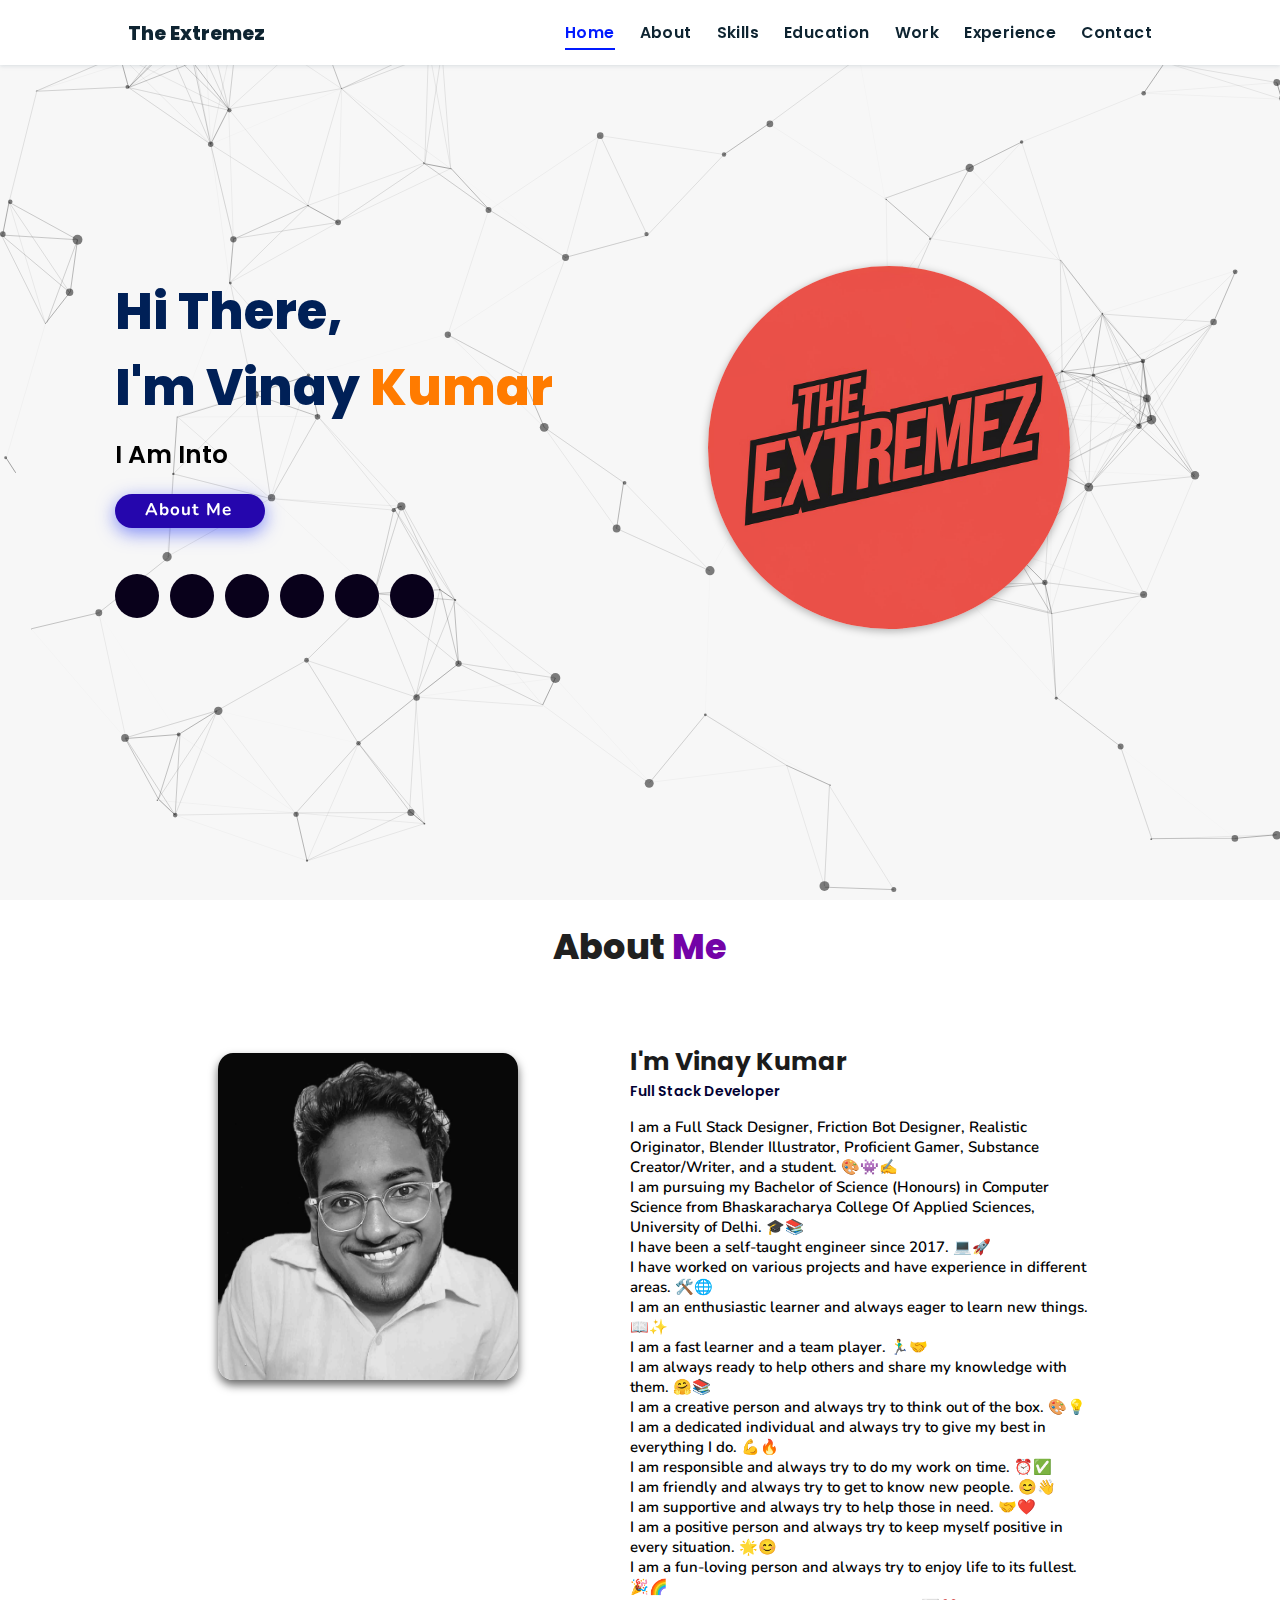
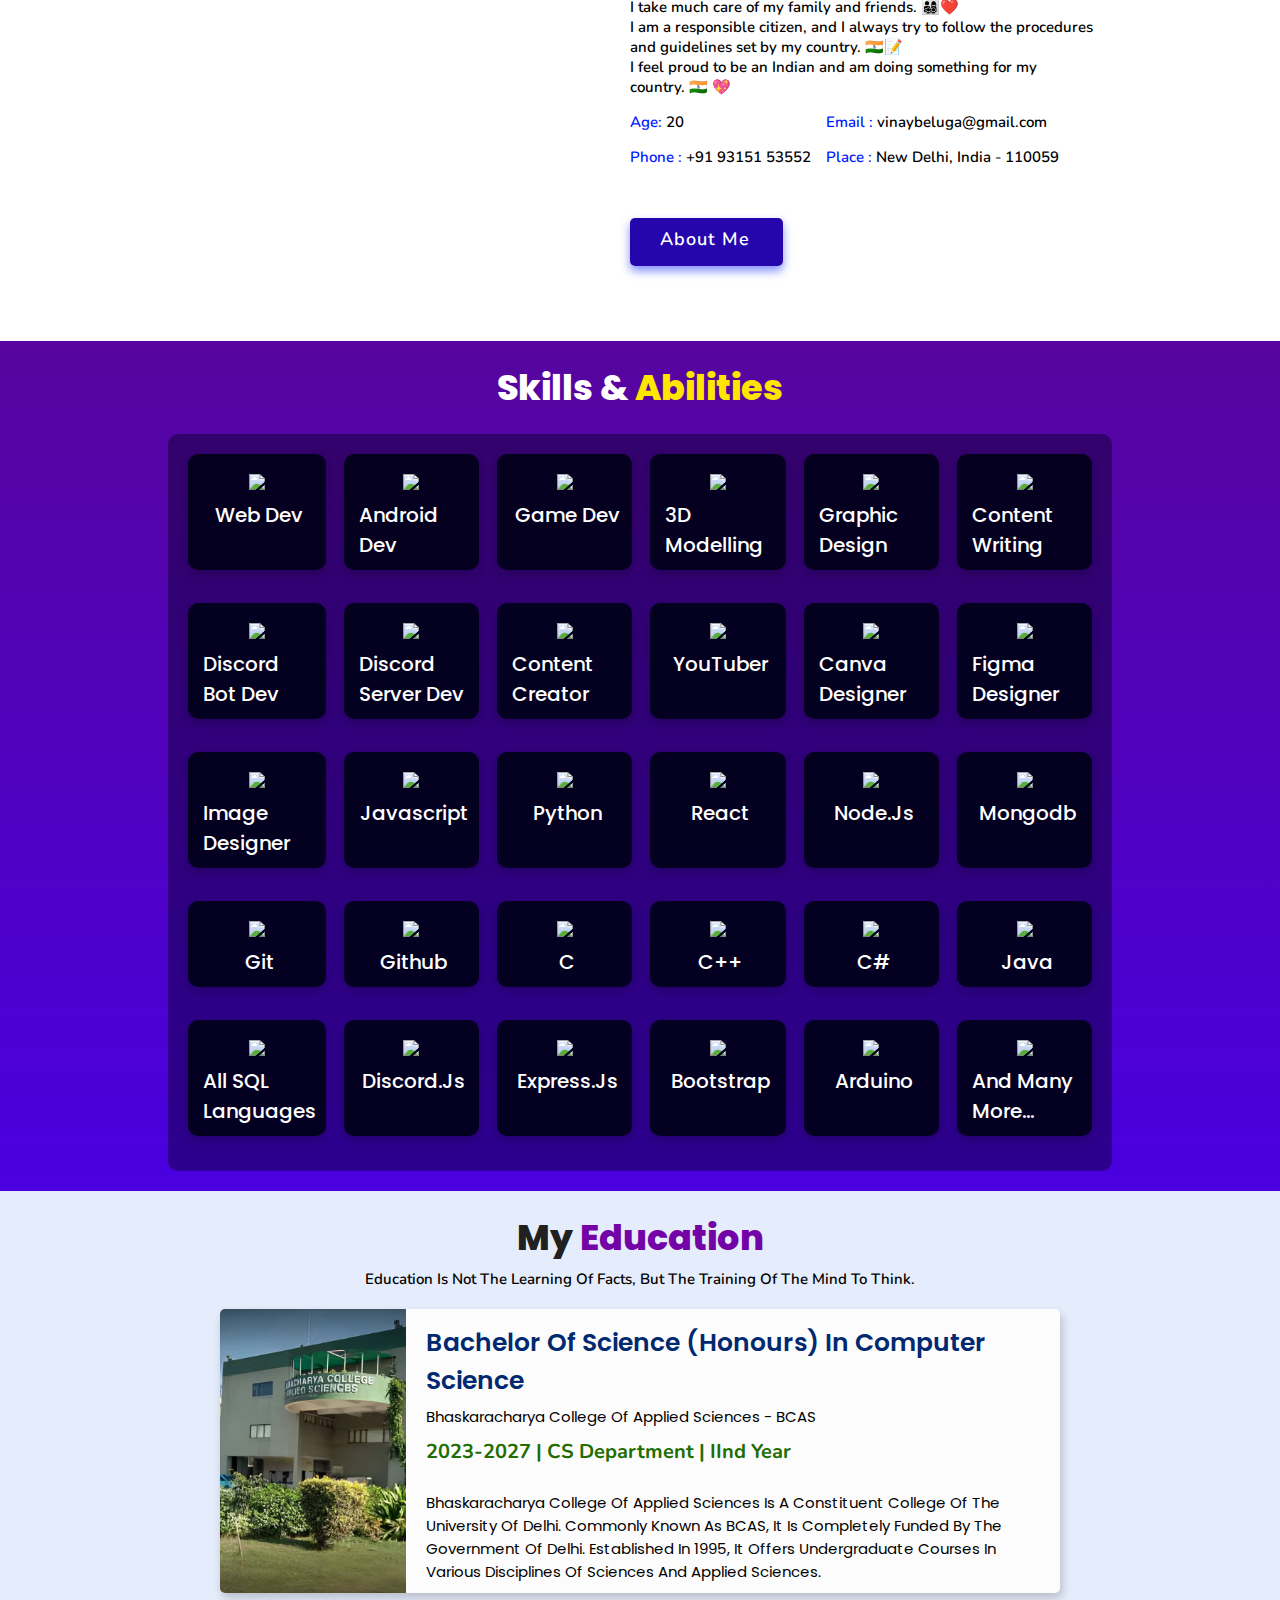
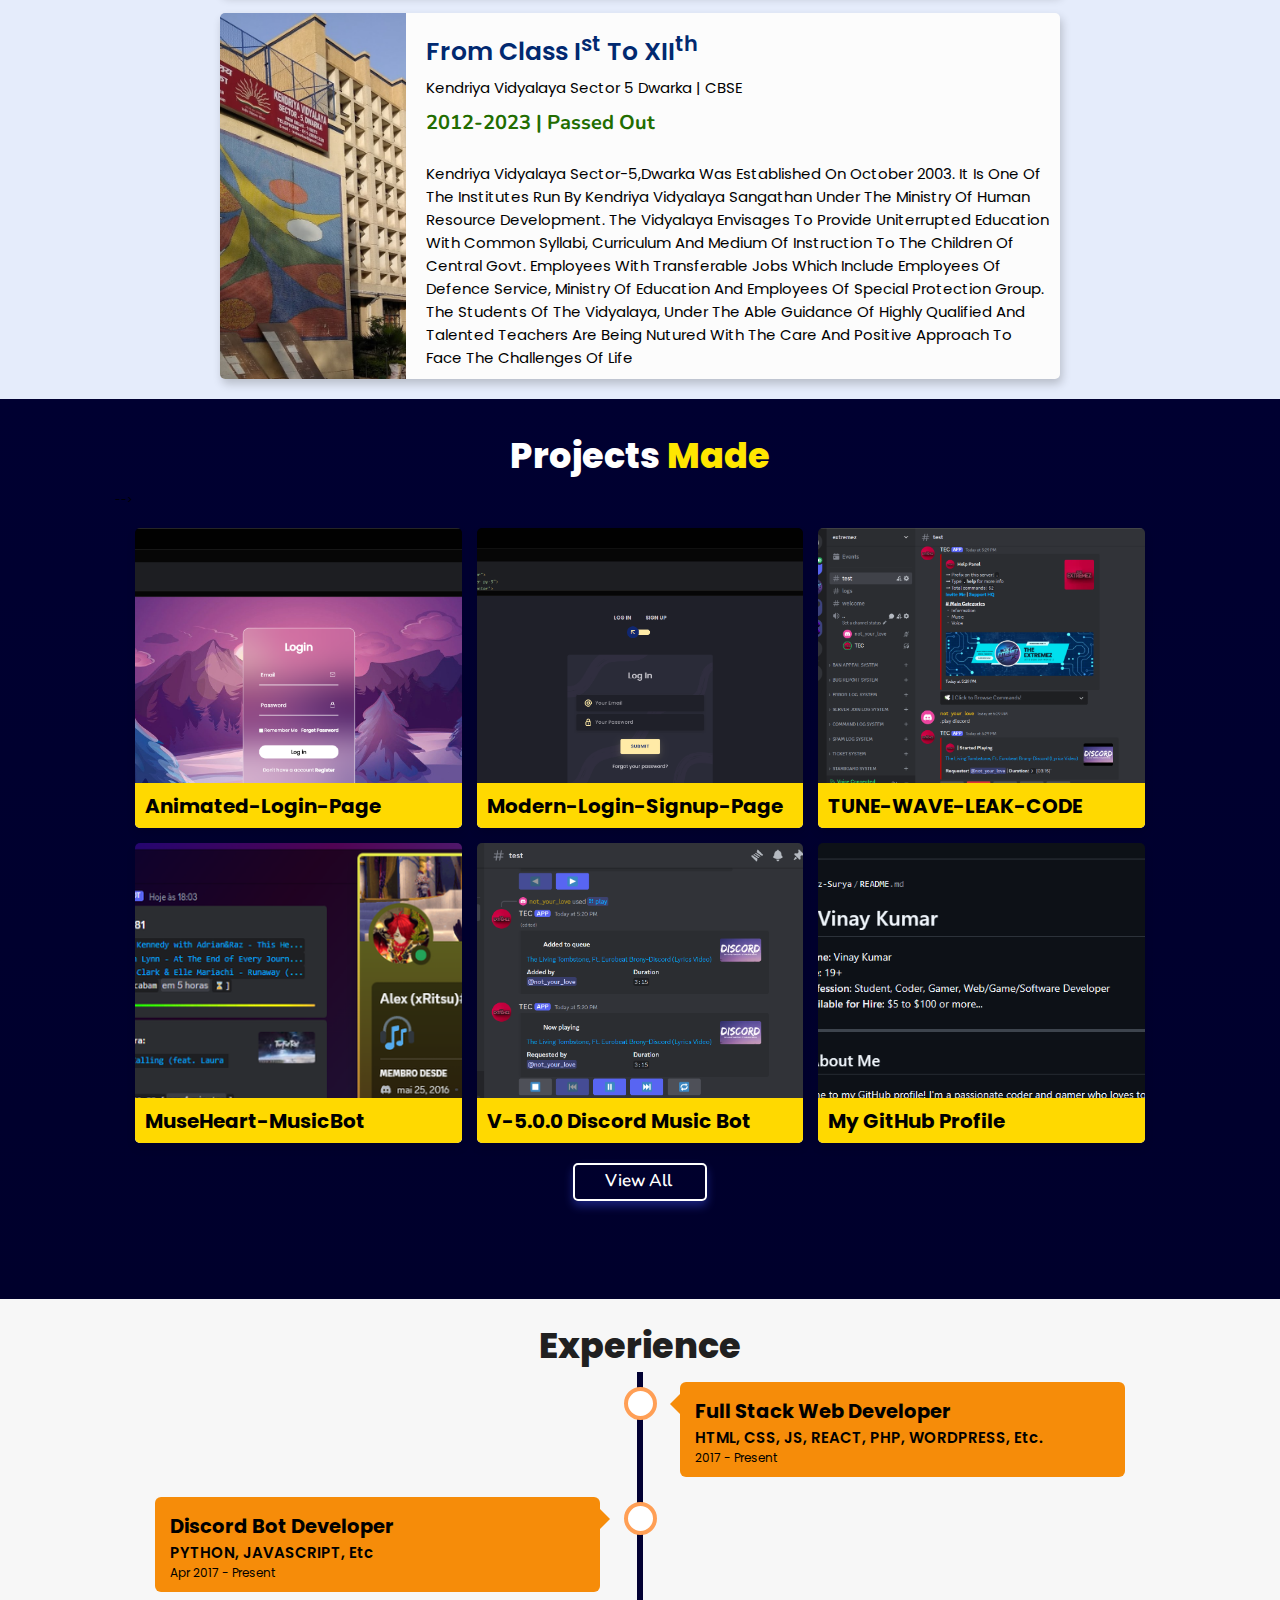
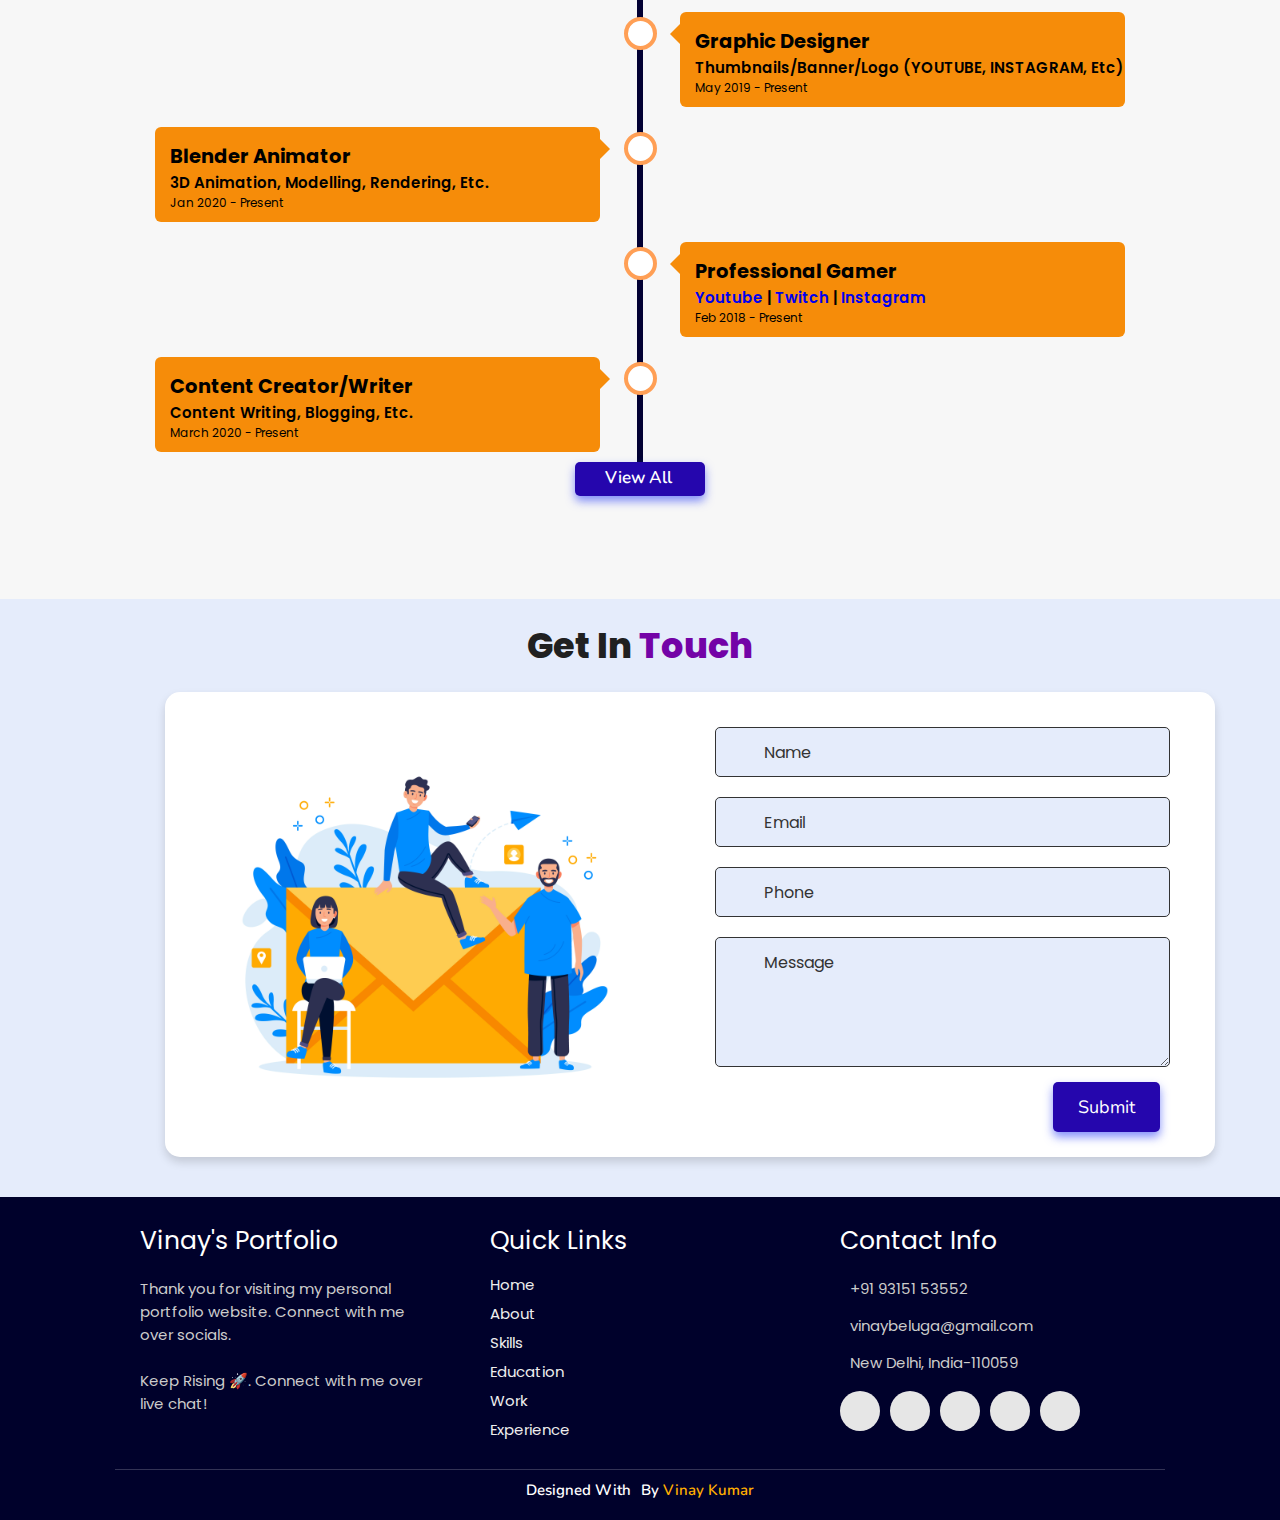
==== commit 7e7df1da: "Update index.html" ====
--- a/index.html
+++ b/index.html
@@ -719,7 +719,7 @@
           <a href="https://github.com/Extremez-Surya" class="fab fa-github" aria-label="GitHub" target="_blank"></a>
           <a href="mailto:vinaybeluga@gmail.com" class="fas fa-envelope" aria-label="Mail" target="_blank"></a>
           <a href="https://x.com/TheExtremez2" class="fab fa-twitter" aria-label="Twitter" target="_blank"></a>
-          <a href="https://www.youtube.com/@theextremez2.0?sub_confirmation=1" class="fab fa-telegram-plane"
+          <a href="https://www.youtube.com/@theextremez2.0?sub_confirmation=1" class="fab fa-youtube"
             aria-label="Telegram" target="_blank"></a>
         </div>
       </div>
@@ -768,4 +768,4 @@
 
 </body>
 
-</html>+</html>
